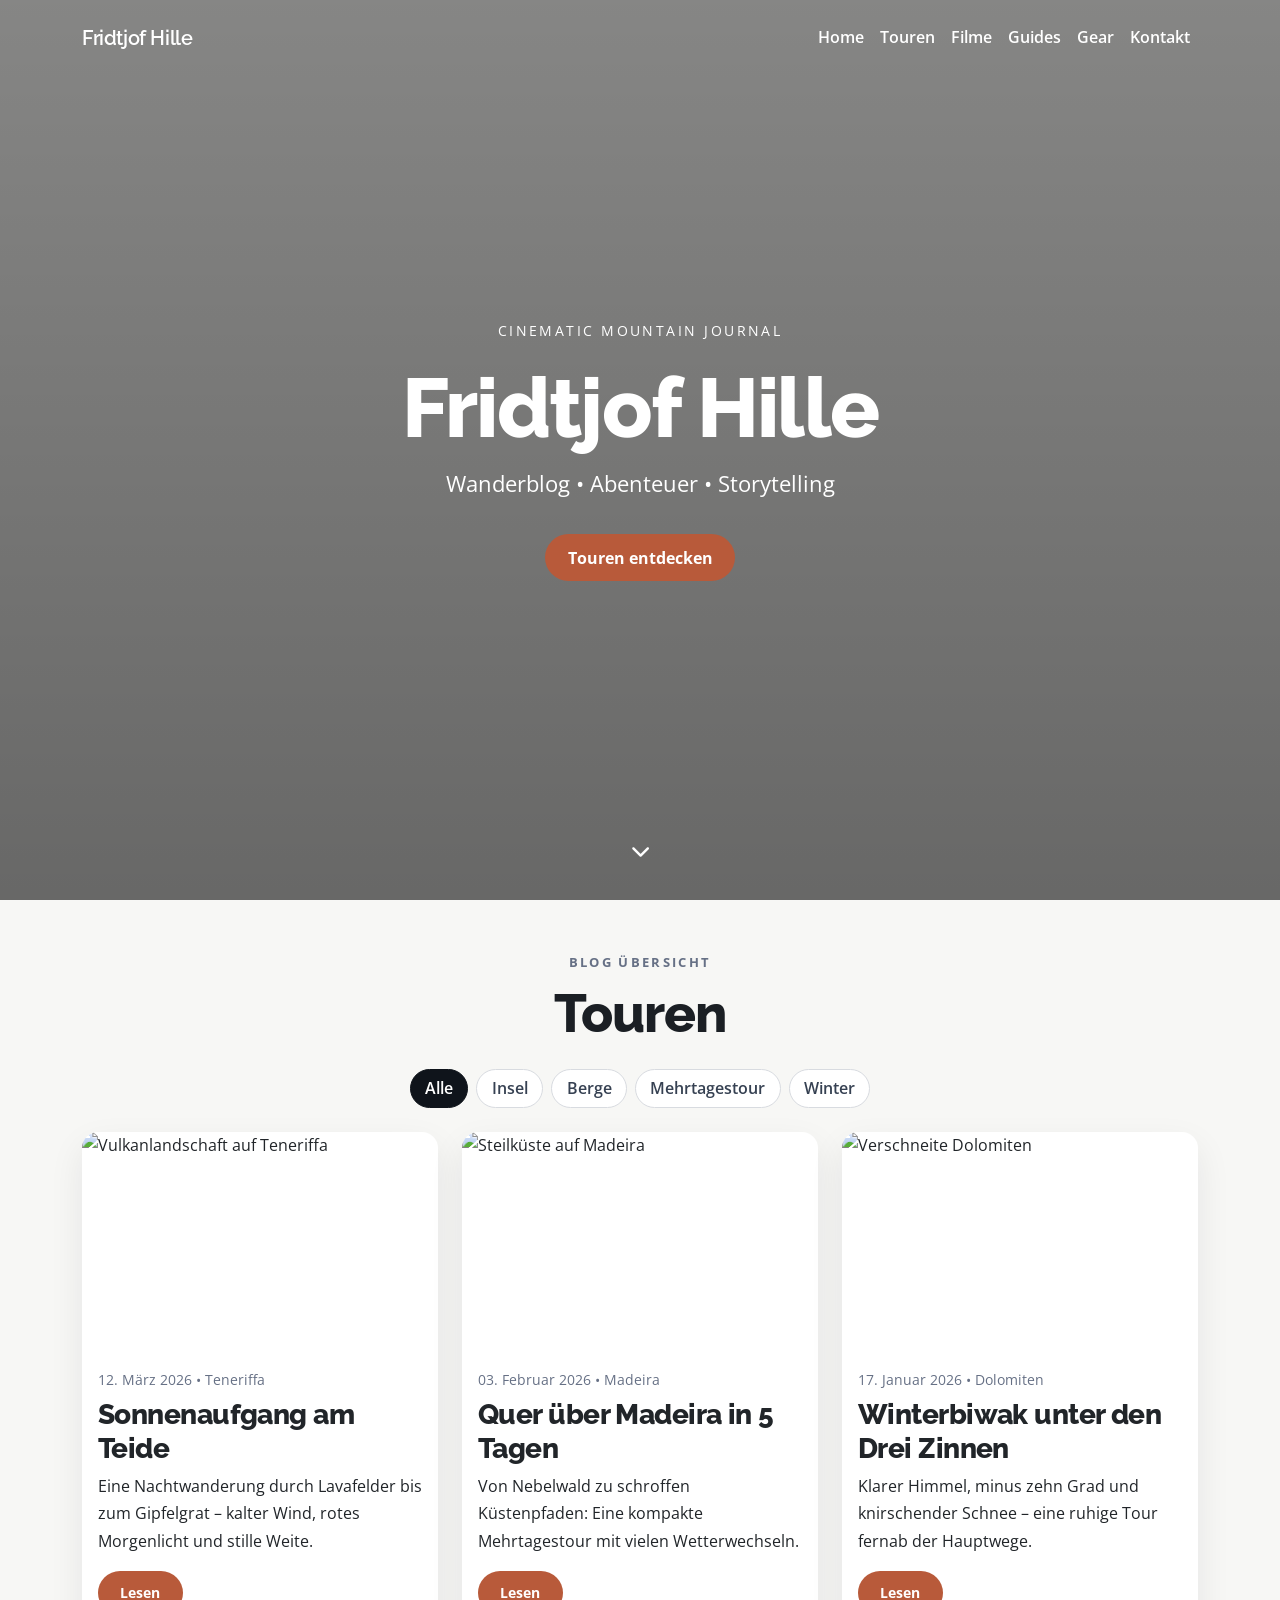
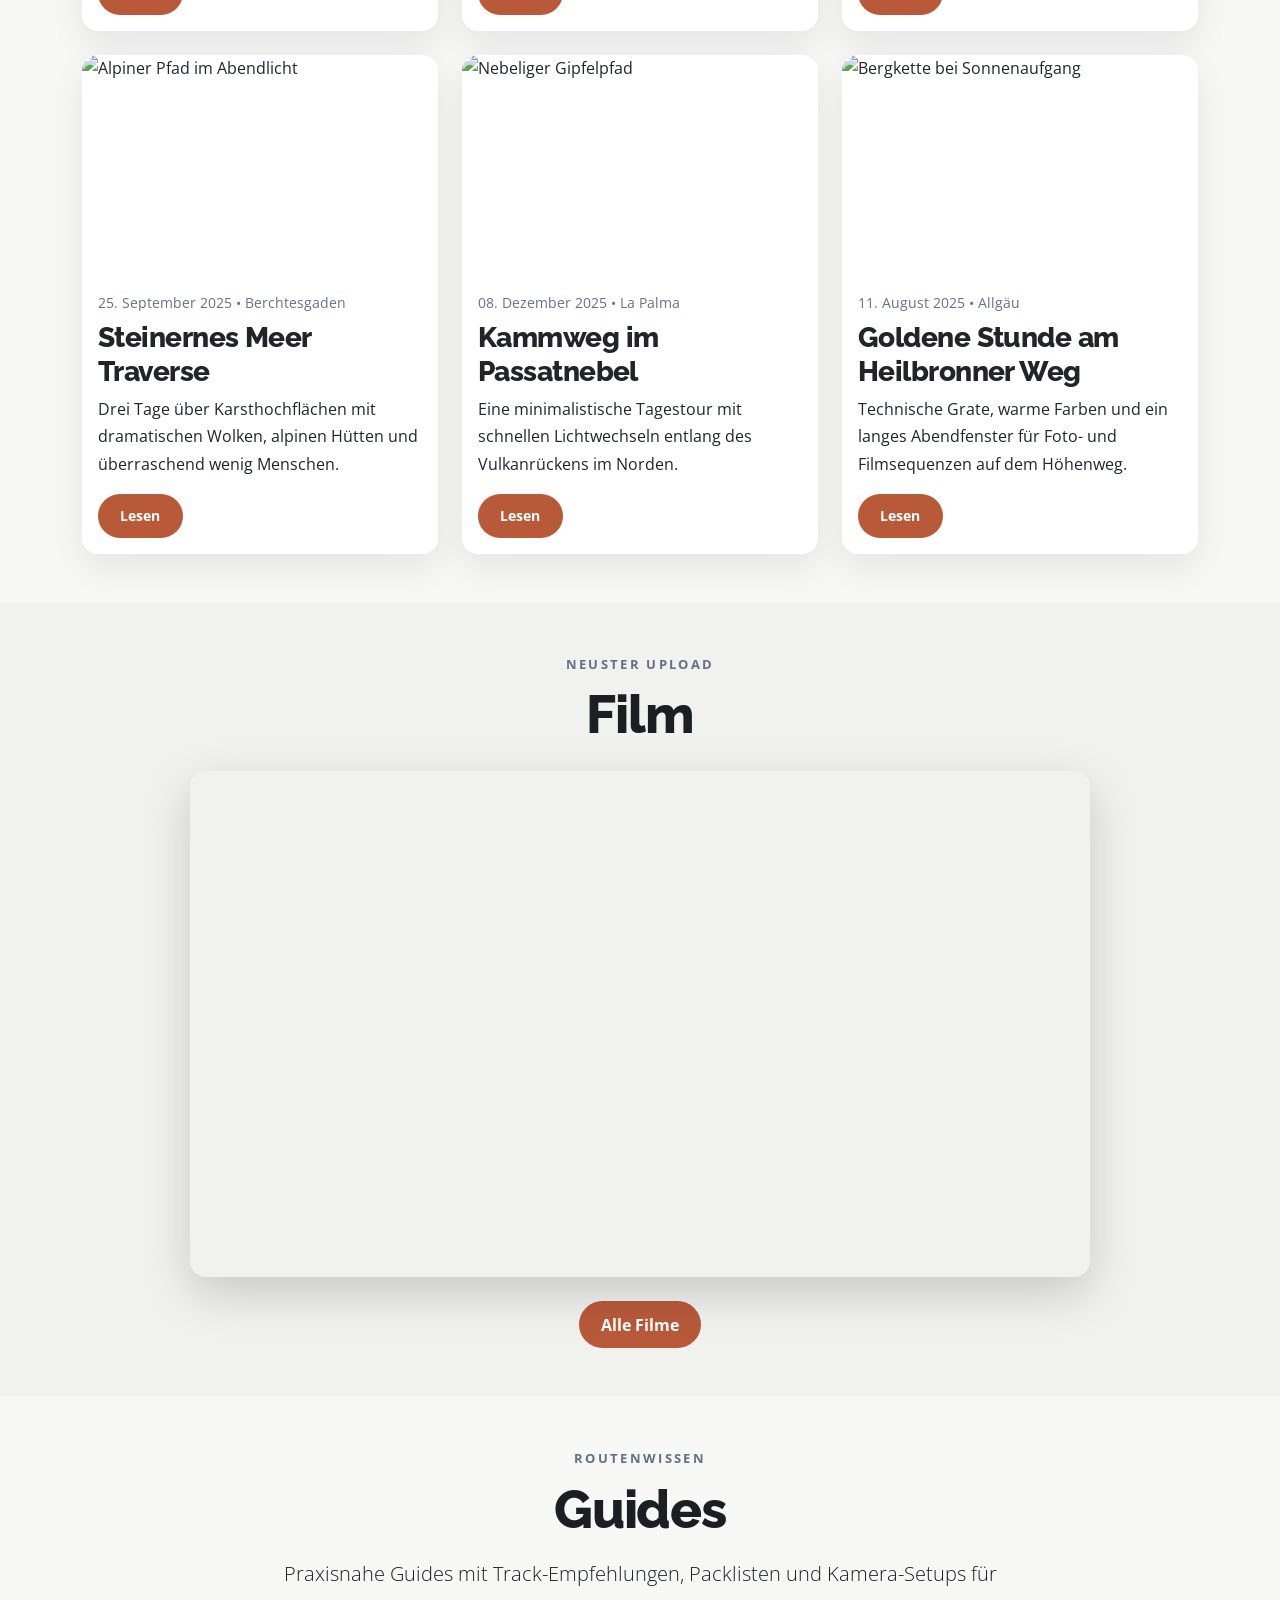
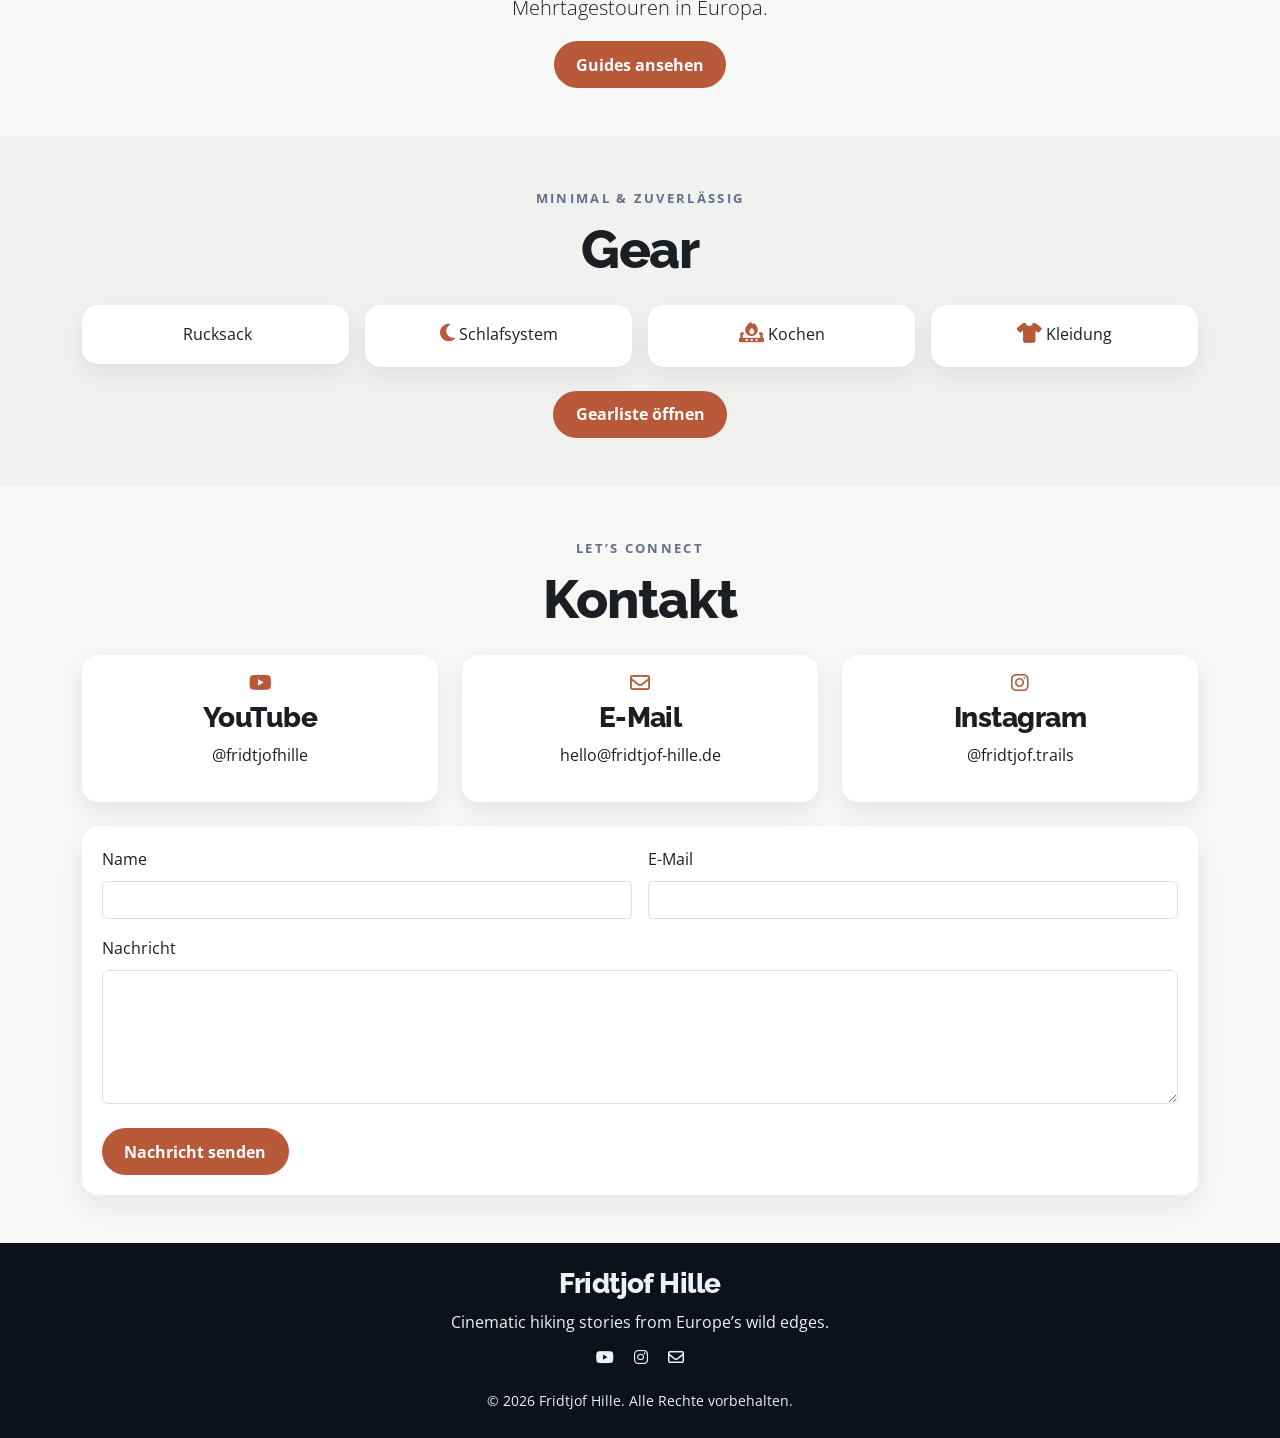
==== index.html @ 5c66b07a "Create responsive cinematic wanderblog landing page" ====
<!doctype html>
<html lang="de">
<head>
  <meta charset="UTF-8" />
  <meta name="viewport" content="width=device-width, initial-scale=1" />
  <meta name="description" content="Cinematic Wanderblog mit Touren, Filmen, Guides und Gear." />
  <title>Fridtjof Hille – Wanderblog</title>

  <link rel="preconnect" href="https://fonts.googleapis.com" />
  <link rel="preconnect" href="https://fonts.gstatic.com" crossorigin />
  <link href="https://fonts.googleapis.com/css2?family=Open+Sans:wght@300;400;600;700&family=Raleway:wght@500;700;800;900&display=swap" rel="stylesheet" />
  <link href="https://cdn.jsdelivr.net/npm/bootstrap@5.3.3/dist/css/bootstrap.min.css" rel="stylesheet" integrity="sha384-QWTKZyjpPEjISv5WaRU9OFeRpok6YctnYmDr5pNlyT2bRjXh0JMhjY6hW+ALEwIH" crossorigin="anonymous" />
  <link rel="stylesheet" href="https://cdnjs.cloudflare.com/ajax/libs/font-awesome/6.5.2/css/all.min.css" integrity="sha512-SnH5WK+bZxgPHs44uWix+LLJAJ9/2PkPKZ5QiAj6Ta86w+fsb2TkR4j8TBT2S4zQ4RjXQ6fQY8NfM9H+Y6QYkg==" crossorigin="anonymous" referrerpolicy="no-referrer" />
  <link rel="stylesheet" href="assets/css/style.css" />
</head>
<body>
  <header>
    <nav id="mainNav" class="navbar navbar-expand-lg fixed-top" aria-label="Hauptnavigation">
      <div class="container">
        <a class="navbar-brand" href="#hero" aria-label="Zur Startsektion">Fridtjof Hille</a>
        <button class="navbar-toggler" type="button" data-bs-toggle="collapse" data-bs-target="#navbarContent" aria-controls="navbarContent" aria-expanded="false" aria-label="Navigation öffnen">
          <span class="navbar-toggler-icon"></span>
        </button>
        <div class="collapse navbar-collapse" id="navbarContent">
          <ul class="navbar-nav ms-auto mb-2 mb-lg-0">
            <li class="nav-item"><a class="nav-link" href="#hero">Home</a></li>
            <li class="nav-item"><a class="nav-link" href="#touren">Touren</a></li>
            <li class="nav-item"><a class="nav-link" href="#film">Filme</a></li>
            <li class="nav-item"><a class="nav-link" href="#guides">Guides</a></li>
            <li class="nav-item"><a class="nav-link" href="#gear">Gear</a></li>
            <li class="nav-item"><a class="nav-link" href="#kontakt">Kontakt</a></li>
          </ul>
        </div>
      </div>
    </nav>
  </header>

  <section id="hero" class="hero-section" aria-label="Hero Bereich">
    <video class="hero-video" autoplay muted loop playsinline disablepictureinpicture aria-label="Hintergrundvideo mit Berglandschaft" poster="https://images.unsplash.com/photo-1464822759023-fed622ff2c3b?auto=format&fit=crop&w=1920&q=80">
      <source src="https://cdn.coverr.co/videos/coverr-hiker-walking-on-a-mountain-1579/1080p.mp4" type="video/mp4" />
    </video>
    <div class="hero-overlay"></div>
    <div class="container hero-content text-center">
      <p class="hero-kicker">Cinematic Mountain Journal</p>
      <h1>Fridtjof Hille</h1>
      <p class="hero-subline">Wanderblog • Abenteuer • Storytelling</p>
      <a href="#touren" class="btn btn-accent" aria-label="Zu den Touren springen">Touren entdecken</a>
    </div>
    <a href="#touren" class="scroll-down" aria-label="Nach unten scrollen">
      <i class="fa-solid fa-chevron-down"></i>
    </a>
  </section>

  <main>
    <section id="touren" class="py-5 reveal">
      <div class="container">
        <div class="section-title text-center mb-4">
          <span>Blog Übersicht</span>
          <h2>Touren</h2>
        </div>

        <div class="tag-filters d-flex flex-wrap gap-2 justify-content-center mb-4" role="group" aria-label="Touren nach Tags filtern">
          <button class="btn chip active" data-filter="all" aria-pressed="true">Alle</button>
          <button class="btn chip" data-filter="insel" aria-pressed="false">Insel</button>
          <button class="btn chip" data-filter="berge" aria-pressed="false">Berge</button>
          <button class="btn chip" data-filter="mehrtagestour" aria-pressed="false">Mehrtagestour</button>
          <button class="btn chip" data-filter="winter" aria-pressed="false">Winter</button>
        </div>

        <div class="row g-4" id="tourGrid">
          <div class="col-md-6 col-lg-4 tour-item reveal" data-tags="insel berge mehrtagestour">
            <article class="card tour-card h-100">
              <img src="https://images.unsplash.com/photo-1504280390368-3971cc8fe5b9?auto=format&fit=crop&w=1200&q=80" class="card-img-top" alt="Vulkanlandschaft auf Teneriffa" loading="lazy" />
              <div class="card-body">
                <p class="meta">12. März 2026 • Teneriffa</p>
                <h3 class="card-title">Sonnenaufgang am Teide</h3>
                <p class="card-text">Eine Nachtwanderung durch Lavafelder bis zum Gipfelgrat – kalter Wind, rotes Morgenlicht und stille Weite.</p>
                <a class="btn btn-accent btn-sm" href="post.html">Lesen</a>
              </div>
            </article>
          </div>

          <div class="col-md-6 col-lg-4 tour-item reveal" data-tags="insel mehrtagestour berge">
            <article class="card tour-card h-100">
              <img src="https://images.unsplash.com/photo-1511497584788-876760111969?auto=format&fit=crop&w=1200&q=80" class="card-img-top" alt="Steilküste auf Madeira" loading="lazy" />
              <div class="card-body">
                <p class="meta">03. Februar 2026 • Madeira</p>
                <h3 class="card-title">Quer über Madeira in 5 Tagen</h3>
                <p class="card-text">Von Nebelwald zu schroffen Küstenpfaden: Eine kompakte Mehrtagestour mit vielen Wetterwechseln.</p>
                <a class="btn btn-accent btn-sm" href="post.html">Lesen</a>
              </div>
            </article>
          </div>

          <div class="col-md-6 col-lg-4 tour-item reveal" data-tags="berge mehrtagestour winter">
            <article class="card tour-card h-100">
              <img src="https://images.unsplash.com/photo-1464822759844-d150baec0134?auto=format&fit=crop&w=1200&q=80" class="card-img-top" alt="Verschneite Dolomiten" loading="lazy" />
              <div class="card-body">
                <p class="meta">17. Januar 2026 • Dolomiten</p>
                <h3 class="card-title">Winterbiwak unter den Drei Zinnen</h3>
                <p class="card-text">Klarer Himmel, minus zehn Grad und knirschender Schnee – eine ruhige Tour fernab der Hauptwege.</p>
                <a class="btn btn-accent btn-sm" href="post.html">Lesen</a>
              </div>
            </article>
          </div>

          <div class="col-md-6 col-lg-4 tour-item reveal" data-tags="berge mehrtagestour">
            <article class="card tour-card h-100">
              <img src="https://images.unsplash.com/photo-1472396961693-142e6e269027?auto=format&fit=crop&w=1200&q=80" class="card-img-top" alt="Alpiner Pfad im Abendlicht" loading="lazy" />
              <div class="card-body">
                <p class="meta">25. September 2025 • Berchtesgaden</p>
                <h3 class="card-title">Steinernes Meer Traverse</h3>
                <p class="card-text">Drei Tage über Karsthochflächen mit dramatischen Wolken, alpinen Hütten und überraschend wenig Menschen.</p>
                <a class="btn btn-accent btn-sm" href="post.html">Lesen</a>
              </div>
            </article>
          </div>

          <div class="col-md-6 col-lg-4 tour-item reveal" data-tags="insel winter">
            <article class="card tour-card h-100">
              <img src="https://images.unsplash.com/photo-1454496522488-7a8e488e8606?auto=format&fit=crop&w=1200&q=80" class="card-img-top" alt="Nebeliger Gipfelpfad" loading="lazy" />
              <div class="card-body">
                <p class="meta">08. Dezember 2025 • La Palma</p>
                <h3 class="card-title">Kammweg im Passatnebel</h3>
                <p class="card-text">Eine minimalistische Tagestour mit schnellen Lichtwechseln entlang des Vulkanrückens im Norden.</p>
                <a class="btn btn-accent btn-sm" href="post.html">Lesen</a>
              </div>
            </article>
          </div>

          <div class="col-md-6 col-lg-4 tour-item reveal" data-tags="berge">
            <article class="card tour-card h-100">
              <img src="https://images.unsplash.com/photo-1464823063530-08f10ed1a2dd?auto=format&fit=crop&w=1200&q=80" class="card-img-top" alt="Bergkette bei Sonnenaufgang" loading="lazy" />
              <div class="card-body">
                <p class="meta">11. August 2025 • Allgäu</p>
                <h3 class="card-title">Goldene Stunde am Heilbronner Weg</h3>
                <p class="card-text">Technische Grate, warme Farben und ein langes Abendfenster für Foto- und Filmsequenzen auf dem Höhenweg.</p>
                <a class="btn btn-accent btn-sm" href="post.html">Lesen</a>
              </div>
            </article>
          </div>
        </div>
      </div>
    </section>

    <section id="film" class="section-muted py-5 reveal">
      <div class="container text-center">
        <div class="section-title mb-4">
          <span>Neuster Upload</span>
          <h2>Film</h2>
        </div>
        <div class="ratio ratio-16x9 film-frame mx-auto shadow-lg">
          <iframe src="https://www.youtube.com/embed/AOVygF99Klk" title="Wanderfilm aus den Bergen" allow="accelerometer; autoplay; clipboard-write; encrypted-media; gyroscope; picture-in-picture; web-share" referrerpolicy="strict-origin-when-cross-origin" allowfullscreen></iframe>
        </div>
        <a href="#" class="btn btn-accent mt-4">Alle Filme</a>
      </div>
    </section>

    <section id="guides" class="py-5 reveal">
      <div class="container text-center">
        <div class="section-title mb-3">
          <span>Routenwissen</span>
          <h2>Guides</h2>
        </div>
        <p class="lead mx-auto guide-copy">Praxisnahe Guides mit Track-Empfehlungen, Packlisten und Kamera-Setups für Mehrtagestouren in Europa.</p>
        <a href="https://example.com" class="btn btn-accent" target="_blank" rel="noopener">Guides ansehen</a>
      </div>
    </section>

    <section id="gear" class="section-muted py-5 reveal">
      <div class="container">
        <div class="section-title text-center mb-4">
          <span>Minimal & zuverlässig</span>
          <h2>Gear</h2>
        </div>
        <div class="row g-3 justify-content-center">
          <div class="col-sm-6 col-lg-3"><div class="gear-item"><i class="fa-solid fa-backpack"></i> Rucksack</div></div>
          <div class="col-sm-6 col-lg-3"><div class="gear-item"><i class="fa-solid fa-moon"></i> Schlafsystem</div></div>
          <div class="col-sm-6 col-lg-3"><div class="gear-item"><i class="fa-solid fa-fire-burner"></i> Kochen</div></div>
          <div class="col-sm-6 col-lg-3"><div class="gear-item"><i class="fa-solid fa-shirt"></i> Kleidung</div></div>
        </div>
        <div class="text-center mt-4">
          <a href="#" class="btn btn-accent">Gearliste öffnen</a>
        </div>
      </div>
    </section>

    <section id="kontakt" class="py-5 reveal">
      <div class="container">
        <div class="section-title text-center mb-4">
          <span>Let’s connect</span>
          <h2>Kontakt</h2>
        </div>
        <div class="row g-4 mb-4">
          <div class="col-md-4"><div class="info-box"><i class="fa-brands fa-youtube"></i><h3>YouTube</h3><p>@fridtjofhille</p></div></div>
          <div class="col-md-4"><div class="info-box"><i class="fa-regular fa-envelope"></i><h3>E-Mail</h3><p>hello@fridtjof-hille.de</p></div></div>
          <div class="col-md-4"><div class="info-box"><i class="fa-brands fa-instagram"></i><h3>Instagram</h3><p>@fridtjof.trails</p></div></div>
        </div>

        <form id="contactForm" class="contact-form" novalidate>
          <div class="row g-3">
            <div class="col-md-6">
              <label for="name" class="form-label">Name</label>
              <input type="text" class="form-control" id="name" name="name" required aria-label="Name" />
              <div class="invalid-feedback">Bitte gib deinen Namen an.</div>
            </div>
            <div class="col-md-6">
              <label for="email" class="form-label">E-Mail</label>
              <input type="email" class="form-control" id="email" name="email" required aria-label="E-Mail" />
              <div class="invalid-feedback">Bitte gib eine gültige E-Mail ein.</div>
            </div>
            <div class="col-12">
              <label for="message" class="form-label">Nachricht</label>
              <textarea class="form-control" id="message" name="message" rows="5" required aria-label="Nachricht"></textarea>
              <div class="invalid-feedback">Bitte gib eine Nachricht ein.</div>
            </div>
          </div>
          <div class="d-flex align-items-center gap-3 mt-4">
            <button type="submit" class="btn btn-accent">Nachricht senden</button>
            <p id="formStatus" class="form-status mb-0" aria-live="polite"></p>
          </div>
        </form>
      </div>
    </section>
  </main>

  <footer class="py-4">
    <div class="container text-center">
      <h3>Fridtjof Hille</h3>
      <p class="mb-2">Cinematic hiking stories from Europe’s wild edges.</p>
      <div class="social-links mb-3">
        <a href="#" aria-label="YouTube"><i class="fa-brands fa-youtube"></i></a>
        <a href="#" aria-label="Instagram"><i class="fa-brands fa-instagram"></i></a>
        <a href="#" aria-label="Mail"><i class="fa-regular fa-envelope"></i></a>
      </div>
      <small>© 2026 Fridtjof Hille. Alle Rechte vorbehalten.</small>
    </div>
  </footer>

  <script src="https://cdn.jsdelivr.net/npm/bootstrap@5.3.3/dist/js/bootstrap.bundle.min.js" integrity="sha384-YvpcrYf0tY3lHB60NNkmXc5s9fDVZLESaAA55NDzOxhy9GkcIdslK1eN7N6jIeHz" crossorigin="anonymous"></script>
  <script src="assets/js/main.js"></script>
</body>
</html>
---- assets/css/style.css ----
:root {
  --bg: #f7f7f5;
  --text: #1b1f24;
  --muted: #667085;
  --accent: #b85a3a;
  --accent-hover: #96452b;
  --surface: #ffffff;
  --dark: #0f141b;
  --radius: 1rem;
}

html {
  scroll-behavior: smooth;
}

body {
  font-family: 'Open Sans', sans-serif;
  color: var(--text);
  background: var(--bg);
  line-height: 1.7;
}

h1, h2, h3, h4, .navbar-brand {
  font-family: 'Raleway', sans-serif;
  font-weight: 800;
  letter-spacing: -0.02em;
}

.navbar {
  padding: 1rem 0;
  transition: background-color .3s ease, padding .3s ease;
}

.navbar.scrolled {
  background: rgba(10, 15, 21, .92);
  backdrop-filter: blur(5px);
  padding: .55rem 0;
}

.navbar-brand,
.nav-link {
  color: #fff;
  font-weight: 600;
}

.nav-link:hover,
.nav-link:focus,
.navbar-brand:hover {
  color: #ffd9c9;
}

.navbar-toggler {
  border-color: rgba(255,255,255,.4);
}

.navbar-toggler-icon {
  filter: invert(1);
}

.hero-section {
  position: relative;
  min-height: 100vh;
  display: grid;
  place-items: center;
  overflow: hidden;
  color: #fff;
}

.hero-video {
  position: absolute;
  inset: 0;
  width: 100%;
  height: 100%;
  object-fit: cover;
}

.hero-overlay {
  position: absolute;
  inset: 0;
  background: linear-gradient(to bottom, rgba(0,0,0,.46), rgba(0,0,0,.58));
}

.hero-content {
  position: relative;
  z-index: 1;
}

.hero-kicker {
  text-transform: uppercase;
  letter-spacing: .18em;
  font-size: .85rem;
  margin-bottom: 1rem;
}

.hero-content h1 {
  font-size: clamp(2.2rem, 7vw, 5.2rem);
  margin-bottom: .5rem;
}

.hero-subline {
  font-size: clamp(1rem, 2.4vw, 1.35rem);
  margin-bottom: 2rem;
}

.scroll-down {
  position: absolute;
  left: 50%;
  bottom: 2rem;
  transform: translateX(-50%);
  color: #fff;
  font-size: 1.2rem;
  z-index: 1;
  animation: bounce 1.6s infinite;
}

@keyframes bounce {
  0%, 100% { transform: translate(-50%, 0); }
  50% { transform: translate(-50%, -8px); }
}

.section-title span {
  text-transform: uppercase;
  letter-spacing: .18em;
  color: var(--muted);
  font-size: .8rem;
  font-weight: 700;
}

.section-title h2 {
  font-size: clamp(2rem, 5vw, 3.3rem);
  margin-top: .4rem;
}

.btn-accent {
  background: var(--accent);
  color: #fff;
  border-radius: 999px;
  padding: .72rem 1.4rem;
  border: none;
  font-weight: 700;
}

.btn-accent:hover,
.btn-accent:focus {
  color: #fff;
  background: var(--accent-hover);
  transform: translateY(-1px);
}

.chip {
  border: 1px solid #d8dbe0;
  border-radius: 999px;
  background: #fff;
  font-weight: 600;
  color: #364152;
  padding: .4rem .9rem;
}

.chip.active {
  background: var(--dark);
  color: #fff;
  border-color: var(--dark);
}

.tour-card {
  border: 0;
  border-radius: var(--radius);
  overflow: hidden;
  box-shadow: 0 14px 35px rgba(17, 24, 39, 0.08);
}

.tour-card .card-img-top {
  height: 220px;
  object-fit: cover;
}

.tour-card .meta {
  color: var(--muted);
  font-size: .85rem;
  margin-bottom: .45rem;
}

.section-muted {
  background: #f1f2ef;
}

.film-frame {
  max-width: 900px;
  border-radius: var(--radius);
  overflow: hidden;
}

.guide-copy {
  max-width: 720px;
}

.gear-item,
.info-box {
  background: var(--surface);
  border-radius: var(--radius);
  padding: 1rem;
  text-align: center;
  box-shadow: 0 10px 24px rgba(17, 24, 39, 0.08);
}

.gear-item i,
.info-box i {
  font-size: 1.25rem;
  margin-bottom: .5rem;
  color: var(--accent);
}

.contact-form {
  background: #fff;
  border-radius: var(--radius);
  padding: 1.25rem;
  box-shadow: 0 12px 28px rgba(17, 24, 39, 0.07);
}

.form-status {
  font-size: .95rem;
  color: #146c43;
}

footer {
  background: #0d1218;
  color: #edf1f5;
}

footer .social-links a {
  color: #edf1f5;
  margin: 0 .5rem;
}

footer .social-links a:hover {
  color: #ffceb8;
}

.reveal {
  opacity: 0;
  transform: translateY(18px);
  transition: opacity .6s ease, transform .6s ease;
}

.reveal.visible {
  opacity: 1;
  transform: none;
}

.post-hero {
  min-height: 60vh;
  color: #fff;
  display: flex;
  align-items: flex-end;
  background-position: center;
  background-size: cover;
  padding: 3rem 0;
}

.post-hero h1 {
  font-size: clamp(2rem, 6vw, 4.2rem);
}

.post-meta {
  text-transform: uppercase;
  letter-spacing: .12em;
  font-size: .78rem;
}

.article-wrap {
  max-width: 900px;
}

.toc {
  background: #fff;
  border-radius: .9rem;
  padding: 1rem;
}

.toc h2 {
  font-size: 1.1rem;
}

.toc ul {
  margin: 0;
  padding-left: 1rem;
}

.post-content h2 {
  margin-top: 1.6rem;
  font-size: 1.8rem;
}

@media (max-width: 991px) {
  .navbar-collapse {
    background: rgba(10, 15, 21, .95);
    border-radius: .75rem;
    padding: .9rem;
    margin-top: .5rem;
  }
}
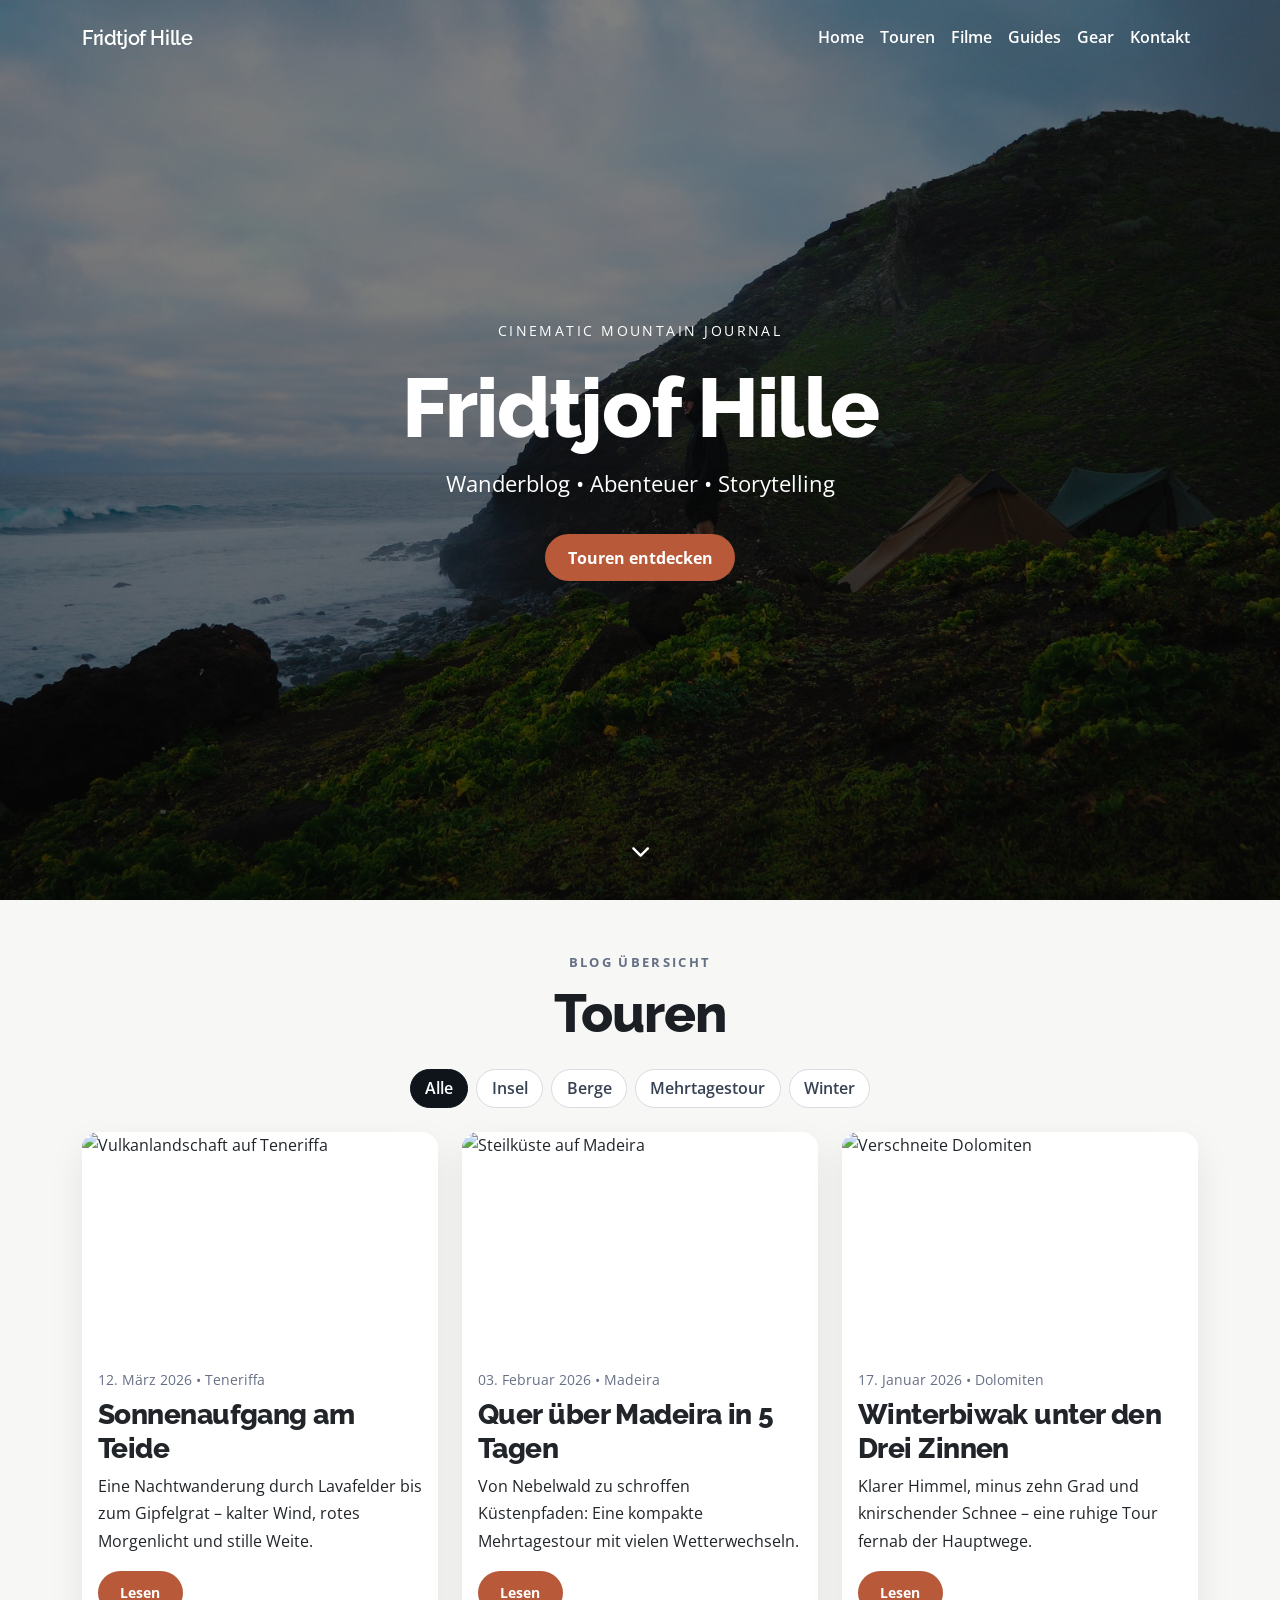
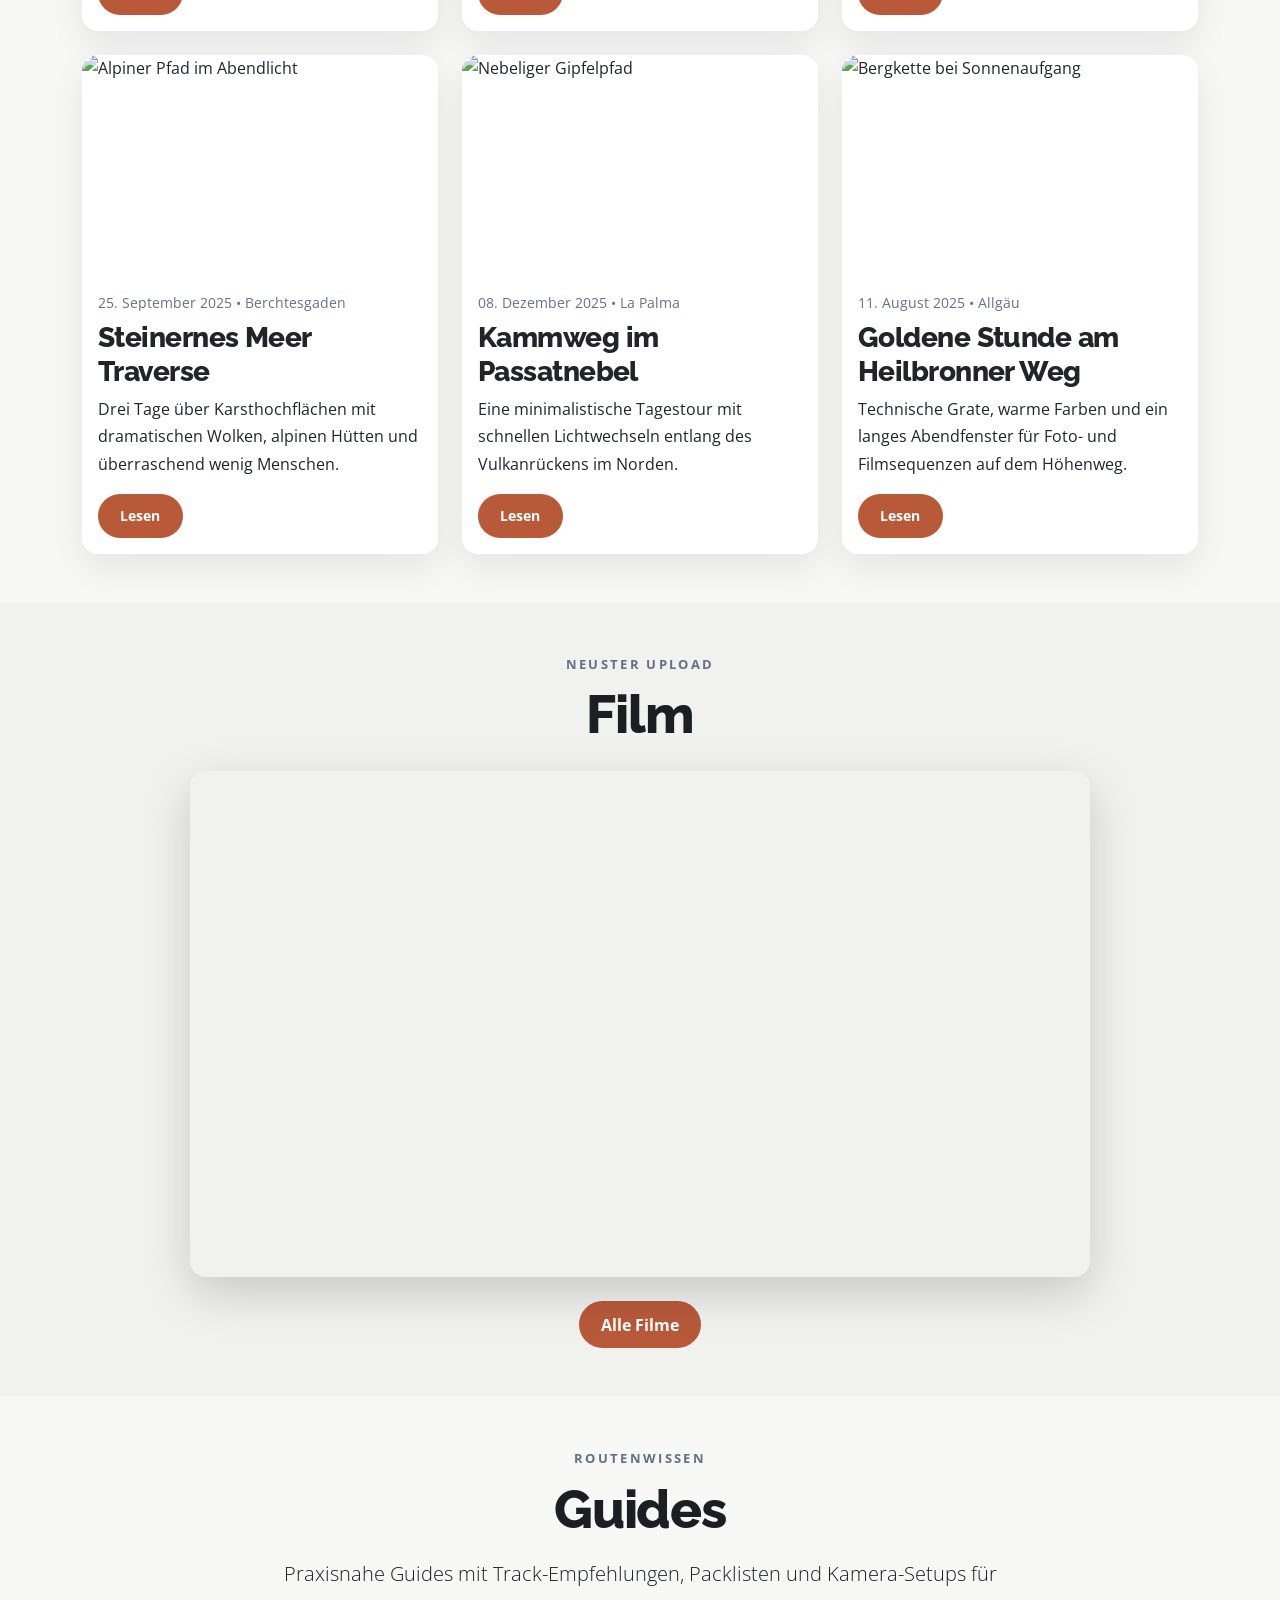
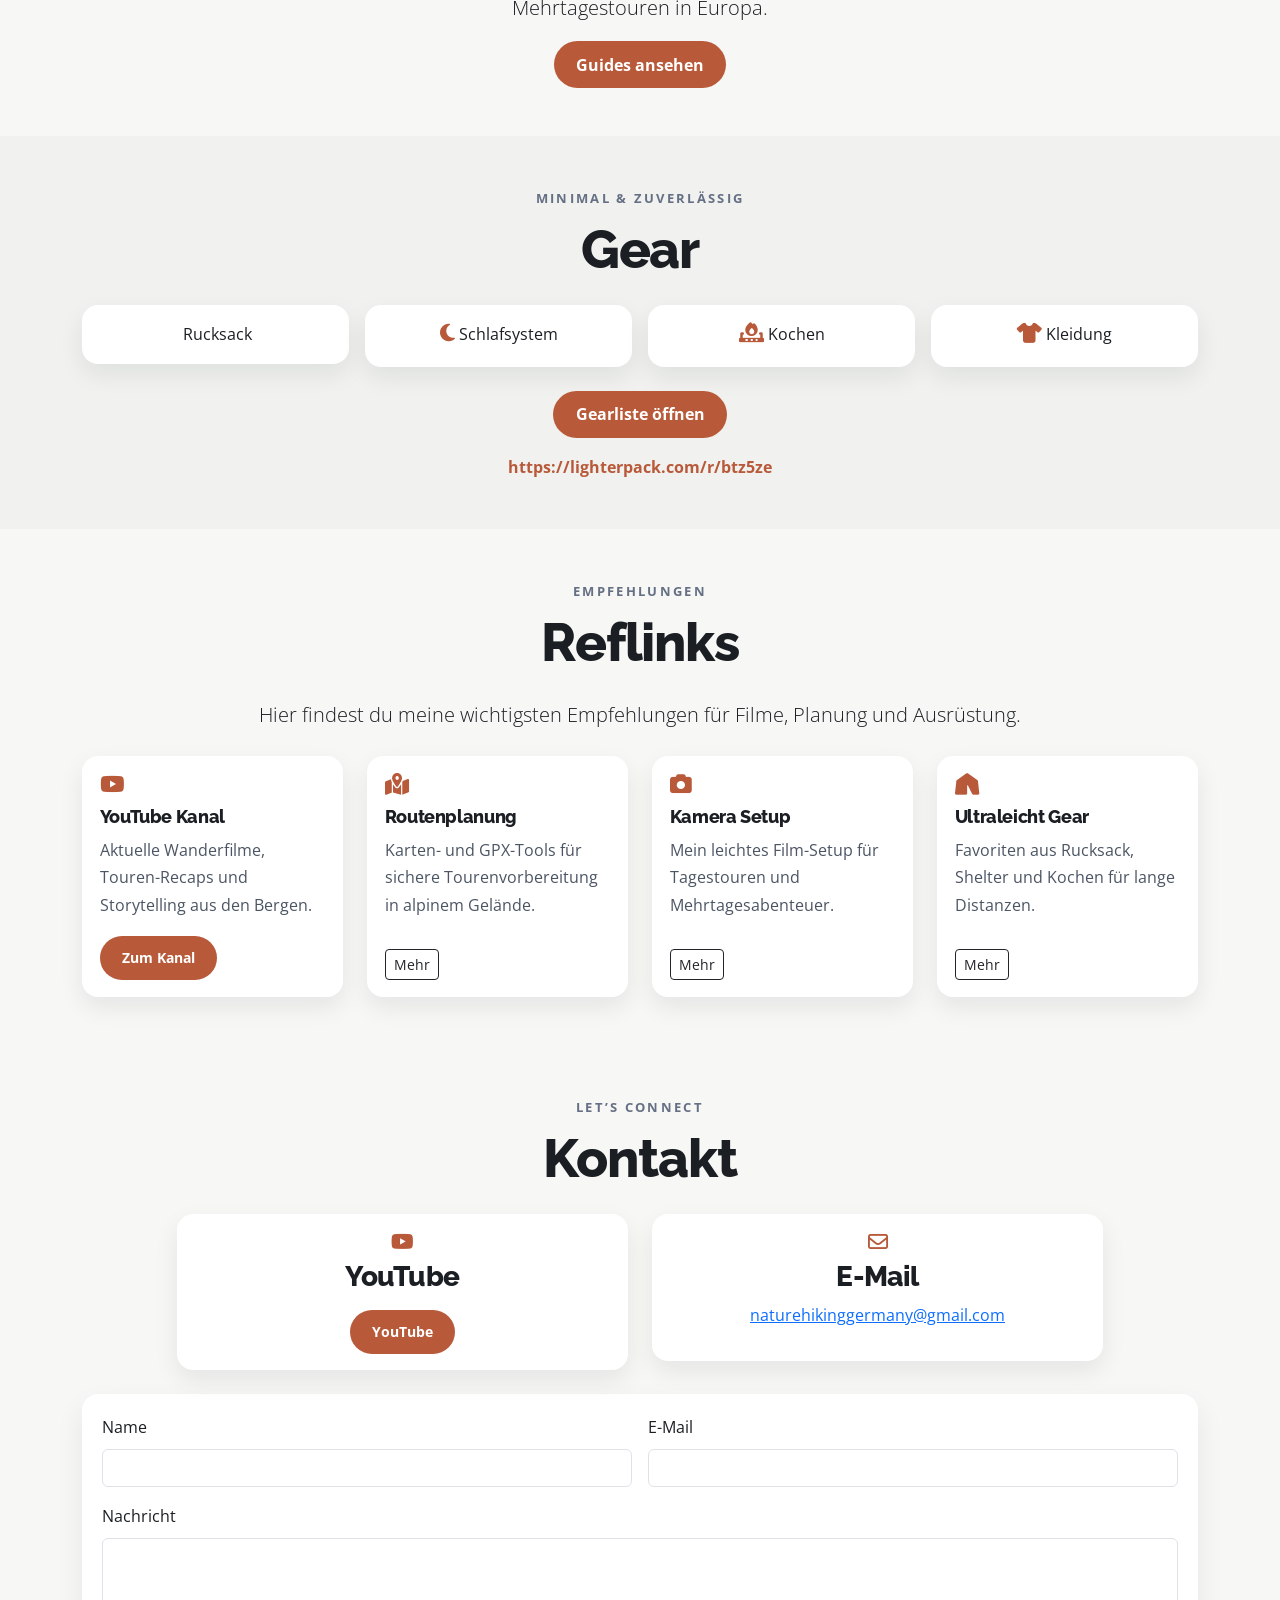
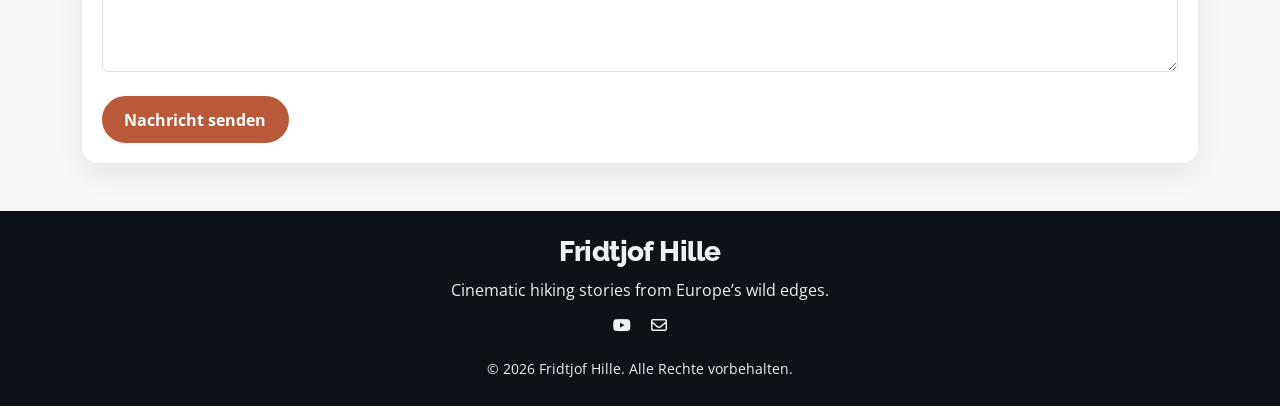
==== commit 57840ab2: "HG-Bild/Reflinks Hintergrundbild Überschrift Lighterpack REF Instagram raus Youtube Button Interakti" ====
--- a/index.html
+++ b/index.html
@@ -36,9 +36,7 @@
   </header>
 
   <section id="hero" class="hero-section" aria-label="Hero Bereich">
-    <video class="hero-video" autoplay muted loop playsinline disablepictureinpicture aria-label="Hintergrundvideo mit Berglandschaft" poster="https://images.unsplash.com/photo-1464822759023-fed622ff2c3b?auto=format&fit=crop&w=1920&q=80">
-      <source src="https://cdn.coverr.co/videos/coverr-hiker-walking-on-a-mountain-1579/1080p.mp4" type="video/mp4" />
-    </video>
+    <div class="hero-image" role="img" aria-label="Küsten-Camp in rauer Berglandschaft"></div>
     <div class="hero-overlay"></div>
     <div class="container hero-content text-center">
       <p class="hero-kicker">Cinematic Mountain Journal</p>
@@ -150,9 +148,9 @@
           <h2>Film</h2>
         </div>
         <div class="ratio ratio-16x9 film-frame mx-auto shadow-lg">
-          <iframe src="https://www.youtube.com/embed/AOVygF99Klk" title="Wanderfilm aus den Bergen" allow="accelerometer; autoplay; clipboard-write; encrypted-media; gyroscope; picture-in-picture; web-share" referrerpolicy="strict-origin-when-cross-origin" allowfullscreen></iframe>
-        </div>
-        <a href="#" class="btn btn-accent mt-4">Alle Filme</a>
+          <iframe src="https://www.youtube.com/embed/Fp0ywPpCUm0" title="Wanderfilm aus den Bergen" allow="accelerometer; autoplay; clipboard-write; encrypted-media; gyroscope; picture-in-picture; web-share" referrerpolicy="strict-origin-when-cross-origin" allowfullscreen></iframe>
+        </div>
+        <a href="https://www.youtube.com/@fridtjofff" class="btn btn-accent mt-4" target="_blank" rel="noopener">Alle Filme</a>
       </div>
     </section>
 
@@ -181,6 +179,53 @@
         </div>
         <div class="text-center mt-4">
           <a href="#" class="btn btn-accent">Gearliste öffnen</a>
+          <div class="mt-3">
+            <a href="https://lighterpack.com/r/btz5ze" target="_blank" rel="noopener" class="gear-sub-link" aria-label="Lighterpack Gearliste öffnen">https://lighterpack.com/r/btz5ze</a>
+          </div>
+        </div>
+      </div>
+    </section>
+
+    <section id="reflinks" class="py-5 reveal">
+      <div class="container">
+        <div class="section-title text-center mb-4">
+          <span>Empfehlungen</span>
+          <h2>Reflinks</h2>
+        </div>
+        <p class="text-center lead mb-4">Hier findest du meine wichtigsten Empfehlungen für Filme, Planung und Ausrüstung.</p>
+        <div class="row g-4">
+          <div class="col-md-6 col-lg-3">
+            <article class="ref-card h-100">
+              <i class="fa-brands fa-youtube"></i>
+              <h3>YouTube Kanal</h3>
+              <p>Aktuelle Wanderfilme, Touren-Recaps und Storytelling aus den Bergen.</p>
+              <a class="btn btn-accent btn-sm" href="https://www.youtube.com/@fridtjofff" target="_blank" rel="noopener">Zum Kanal</a>
+            </article>
+          </div>
+          <div class="col-md-6 col-lg-3">
+            <article class="ref-card h-100">
+              <i class="fa-solid fa-map-location-dot"></i>
+              <h3>Routenplanung</h3>
+              <p>Karten- und GPX-Tools für sichere Tourenvorbereitung in alpinem Gelände.</p>
+              <a class="btn btn-outline-dark btn-sm" href="https://example.com" target="_blank" rel="noopener">Mehr</a>
+            </article>
+          </div>
+          <div class="col-md-6 col-lg-3">
+            <article class="ref-card h-100">
+              <i class="fa-solid fa-camera"></i>
+              <h3>Kamera Setup</h3>
+              <p>Mein leichtes Film-Setup für Tagestouren und Mehrtagesabenteuer.</p>
+              <a class="btn btn-outline-dark btn-sm" href="https://example.com" target="_blank" rel="noopener">Mehr</a>
+            </article>
+          </div>
+          <div class="col-md-6 col-lg-3">
+            <article class="ref-card h-100">
+              <i class="fa-solid fa-tent"></i>
+              <h3>Ultraleicht Gear</h3>
+              <p>Favoriten aus Rucksack, Shelter und Kochen für lange Distanzen.</p>
+              <a class="btn btn-outline-dark btn-sm" href="https://example.com" target="_blank" rel="noopener">Mehr</a>
+            </article>
+          </div>
         </div>
       </div>
     </section>
@@ -191,10 +236,9 @@
           <span>Let’s connect</span>
           <h2>Kontakt</h2>
         </div>
-        <div class="row g-4 mb-4">
-          <div class="col-md-4"><div class="info-box"><i class="fa-brands fa-youtube"></i><h3>YouTube</h3><p>@fridtjofhille</p></div></div>
-          <div class="col-md-4"><div class="info-box"><i class="fa-regular fa-envelope"></i><h3>E-Mail</h3><p>hello@fridtjof-hille.de</p></div></div>
-          <div class="col-md-4"><div class="info-box"><i class="fa-brands fa-instagram"></i><h3>Instagram</h3><p>@fridtjof.trails</p></div></div>
+        <div class="row g-4 mb-4 justify-content-center">
+          <div class="col-md-5"><div class="info-box"><i class="fa-brands fa-youtube"></i><h3>YouTube</h3><a class="btn btn-accent btn-sm mt-2" href="https://www.youtube.com/@fridtjofff" target="_blank" rel="noopener" aria-label="YouTube Kanal öffnen">YouTube</a></div></div>
+          <div class="col-md-5"><div class="info-box"><i class="fa-regular fa-envelope"></i><h3>E-Mail</h3><p><a href="mailto:naturehikinggermany@gmail.com">naturehikinggermany@gmail.com</a></p></div></div>
         </div>
 
         <form id="contactForm" class="contact-form" novalidate>
@@ -229,8 +273,7 @@
       <h3>Fridtjof Hille</h3>
       <p class="mb-2">Cinematic hiking stories from Europe’s wild edges.</p>
       <div class="social-links mb-3">
-        <a href="#" aria-label="YouTube"><i class="fa-brands fa-youtube"></i></a>
-        <a href="#" aria-label="Instagram"><i class="fa-brands fa-instagram"></i></a>
+        <a href="https://www.youtube.com/@fridtjofff" target="_blank" rel="noopener" aria-label="YouTube"><i class="fa-brands fa-youtube"></i></a>
         <a href="#" aria-label="Mail"><i class="fa-regular fa-envelope"></i></a>
       </div>
       <small>© 2026 Fridtjof Hille. Alle Rechte vorbehalten.</small>
@@ -240,4 +283,4 @@
   <script src="https://cdn.jsdelivr.net/npm/bootstrap@5.3.3/dist/js/bootstrap.bundle.min.js" integrity="sha384-YvpcrYf0tY3lHB60NNkmXc5s9fDVZLESaAA55NDzOxhy9GkcIdslK1eN7N6jIeHz" crossorigin="anonymous"></script>
   <script src="assets/js/main.js"></script>
 </body>
-</html>
+</html>
--- a/assets/css/style.css
+++ b/assets/css/style.css
@@ -66,12 +66,13 @@
   color: #fff;
 }
 
-.hero-video {
+.hero-image {
   position: absolute;
   inset: 0;
-  width: 100%;
-  height: 100%;
-  object-fit: cover;
+  background-image: url('../img/title.jpeg'), url('https://images.unsplash.com/photo-1464822759023-fed622ff2c3b?auto=format&fit=crop&w=1920&q=80');
+  background-size: cover;
+  background-position: center;
+  background-repeat: no-repeat;
 }
 
 .hero-overlay {
@@ -299,3 +300,48 @@
     margin-top: .5rem;
   }
 }
+
+
+.ref-card {
+  background: #fff;
+  border-radius: var(--radius);
+  padding: 1.1rem;
+  box-shadow: 0 10px 24px rgba(17, 24, 39, 0.08);
+  display: flex;
+  flex-direction: column;
+  gap: .65rem;
+}
+
+.ref-card i {
+  color: var(--accent);
+  font-size: 1.35rem;
+}
+
+.ref-card h3 {
+  font-size: 1.1rem;
+  margin: 0;
+}
+
+.ref-card p {
+  color: #4b5563;
+  margin-bottom: .4rem;
+}
+
+.ref-card .btn {
+  margin-top: auto;
+  align-self: flex-start;
+}
+
+
+.gear-sub-link {
+  font-weight: 700;
+  color: var(--accent);
+  text-decoration: none;
+  word-break: break-all;
+}
+
+.gear-sub-link:hover,
+.gear-sub-link:focus {
+  color: var(--accent-hover);
+  text-decoration: underline;
+}
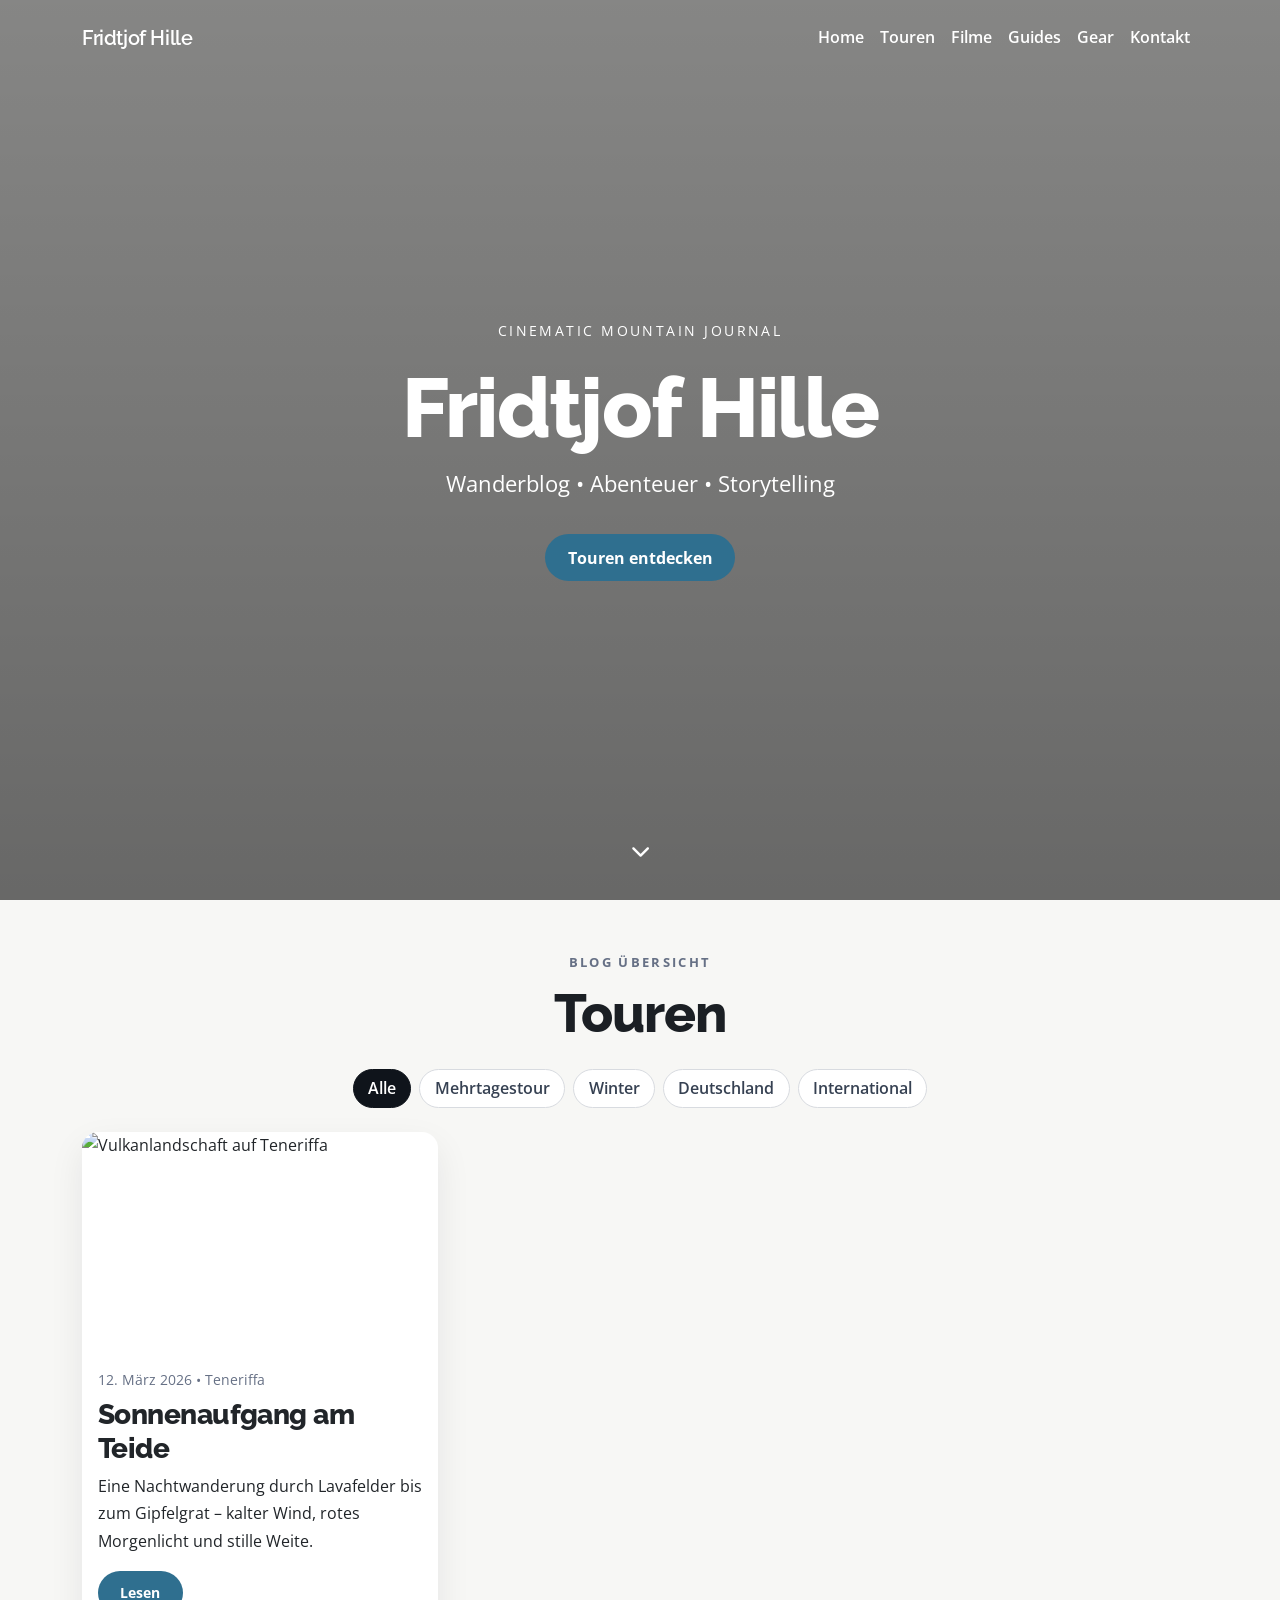
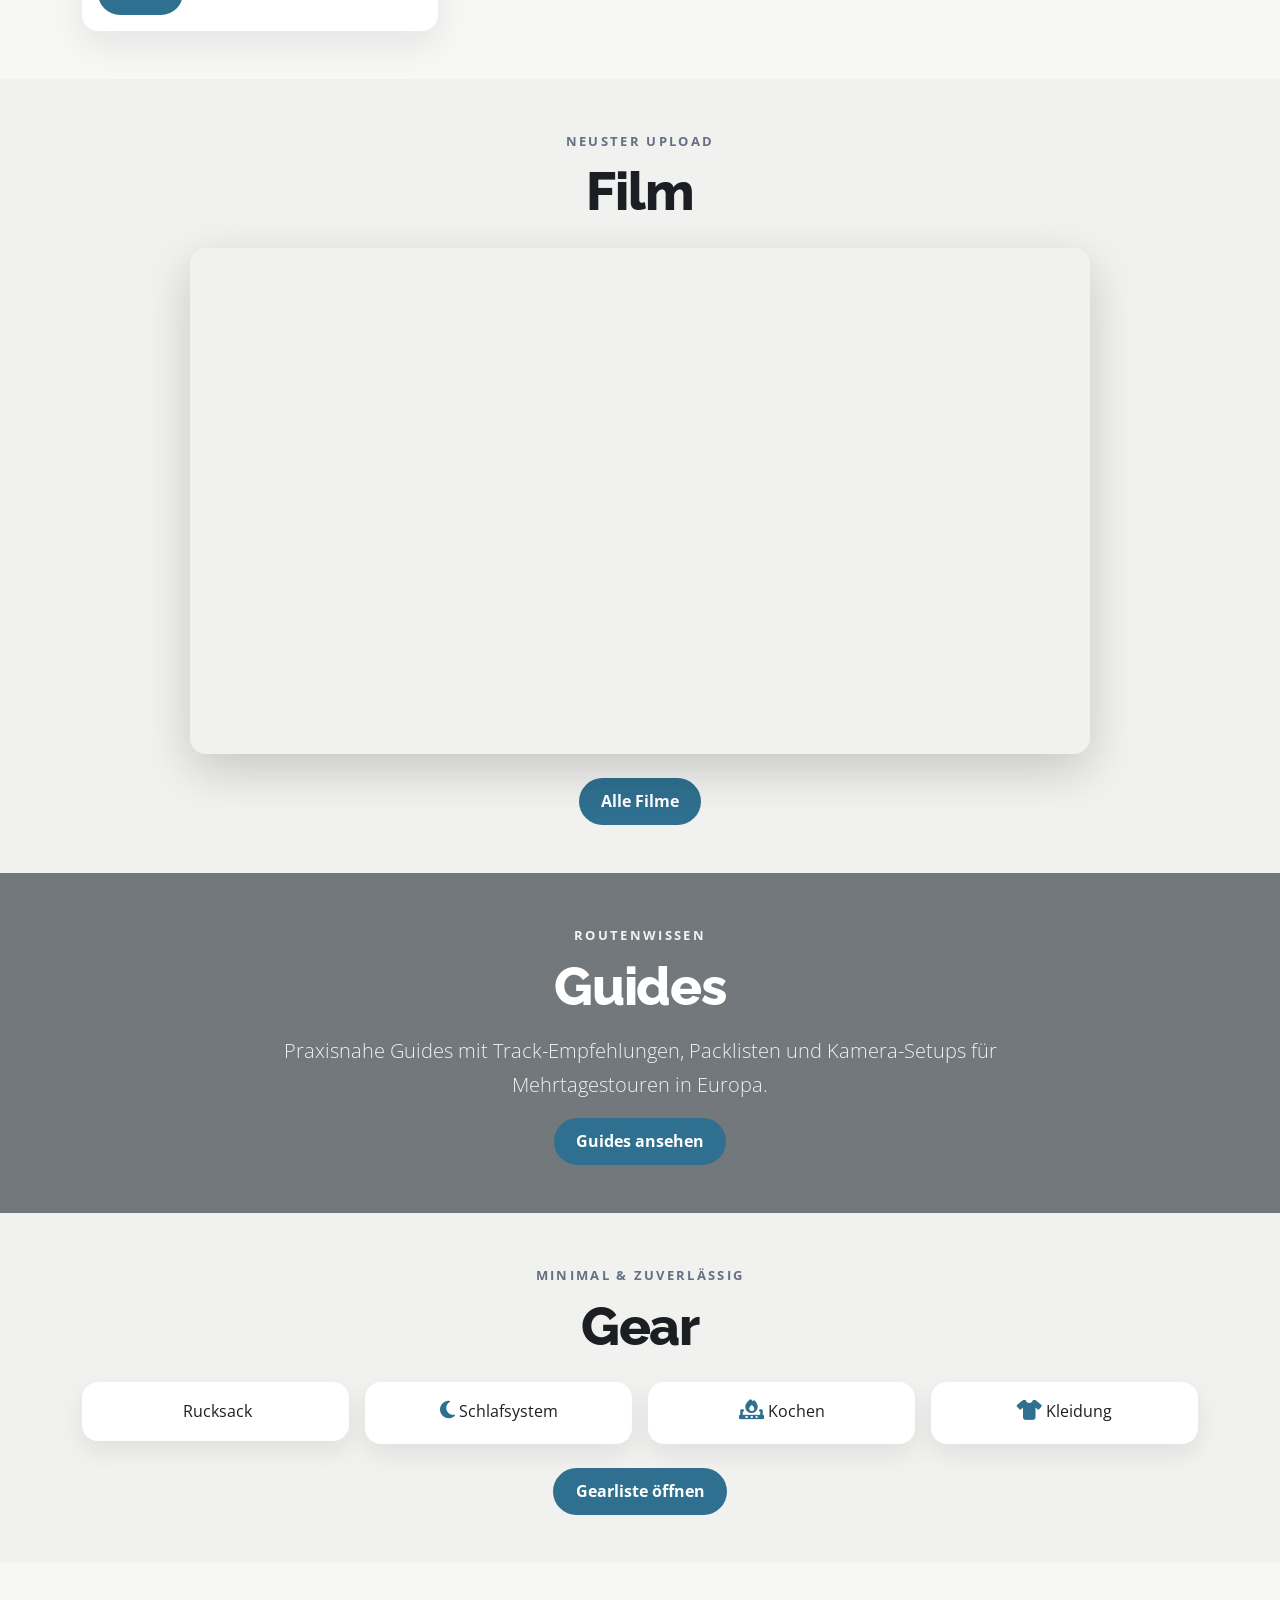
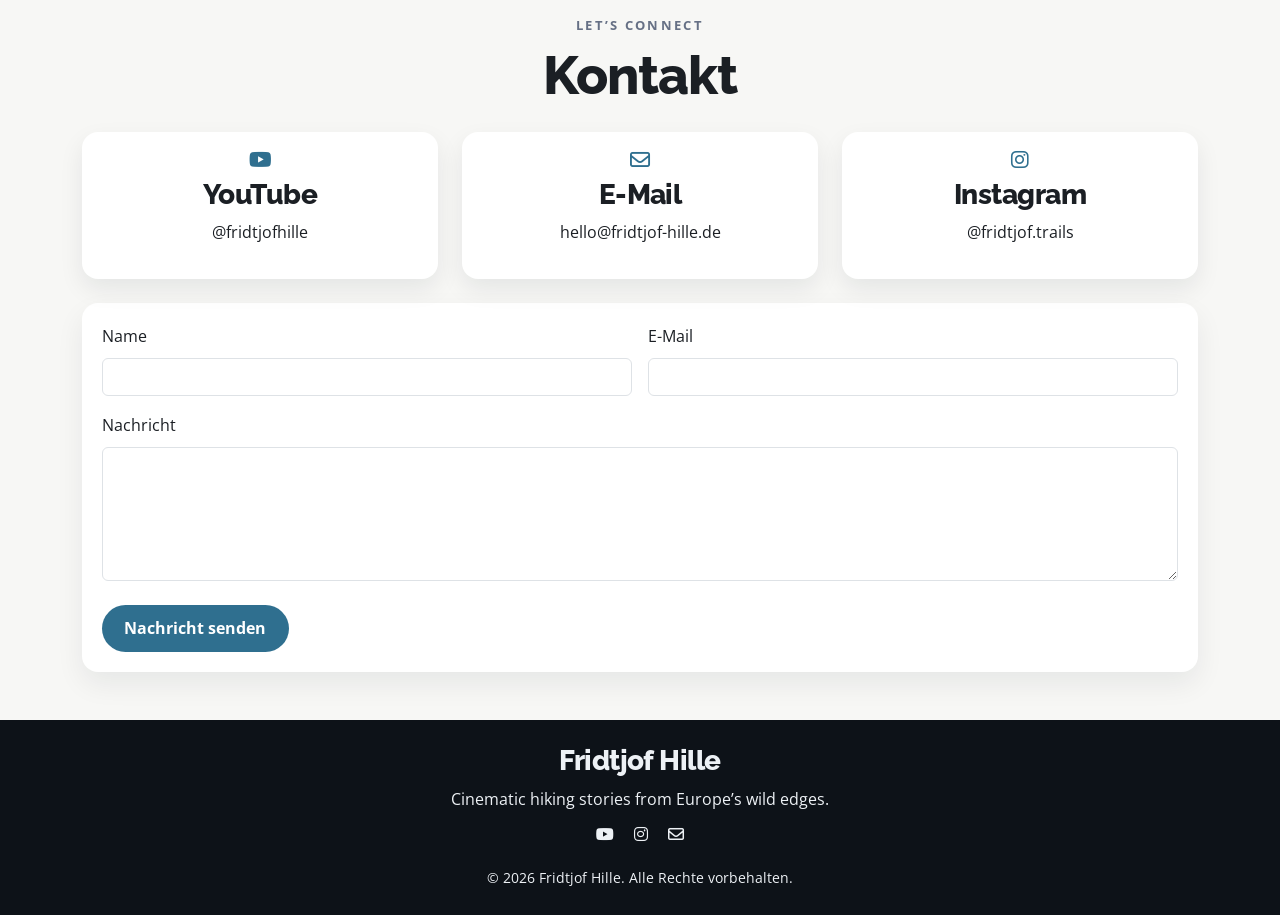
==== commit 41b36b0f: "Adjust tour visibility, filters, and styling updates" ====
--- a/index.html
+++ b/index.html
@@ -36,7 +36,9 @@
   </header>
 
   <section id="hero" class="hero-section" aria-label="Hero Bereich">
-    <div class="hero-image" role="img" aria-label="Küsten-Camp in rauer Berglandschaft"></div>
+    <video class="hero-video" autoplay muted loop playsinline disablepictureinpicture aria-label="Hintergrundvideo mit Berglandschaft" poster="https://images.unsplash.com/photo-1464822759023-fed622ff2c3b?auto=format&fit=crop&w=1920&q=80">
+      <source src="https://cdn.coverr.co/videos/coverr-hiker-walking-on-a-mountain-1579/1080p.mp4" type="video/mp4" />
+    </video>
     <div class="hero-overlay"></div>
     <div class="container hero-content text-center">
       <p class="hero-kicker">Cinematic Mountain Journal</p>
@@ -59,14 +61,14 @@
 
         <div class="tag-filters d-flex flex-wrap gap-2 justify-content-center mb-4" role="group" aria-label="Touren nach Tags filtern">
           <button class="btn chip active" data-filter="all" aria-pressed="true">Alle</button>
-          <button class="btn chip" data-filter="insel" aria-pressed="false">Insel</button>
-          <button class="btn chip" data-filter="berge" aria-pressed="false">Berge</button>
           <button class="btn chip" data-filter="mehrtagestour" aria-pressed="false">Mehrtagestour</button>
           <button class="btn chip" data-filter="winter" aria-pressed="false">Winter</button>
+          <button class="btn chip" data-filter="deutschland" aria-pressed="false">Deutschland</button>
+          <button class="btn chip" data-filter="international" aria-pressed="false">International</button>
         </div>
 
         <div class="row g-4" id="tourGrid">
-          <div class="col-md-6 col-lg-4 tour-item reveal" data-tags="insel berge mehrtagestour">
+          <div class="col-md-6 col-lg-4 tour-item reveal" data-tags="mehrtagestour winter international">
             <article class="card tour-card h-100">
               <img src="https://images.unsplash.com/photo-1504280390368-3971cc8fe5b9?auto=format&fit=crop&w=1200&q=80" class="card-img-top" alt="Vulkanlandschaft auf Teneriffa" loading="lazy" />
               <div class="card-body">
@@ -78,7 +80,7 @@
             </article>
           </div>
 
-          <div class="col-md-6 col-lg-4 tour-item reveal" data-tags="insel mehrtagestour berge">
+          <!-- <div class="col-md-6 col-lg-4 tour-item reveal" data-tags="insel mehrtagestour berge">
             <article class="card tour-card h-100">
               <img src="https://images.unsplash.com/photo-1511497584788-876760111969?auto=format&fit=crop&w=1200&q=80" class="card-img-top" alt="Steilküste auf Madeira" loading="lazy" />
               <div class="card-body">
@@ -88,9 +90,9 @@
                 <a class="btn btn-accent btn-sm" href="post.html">Lesen</a>
               </div>
             </article>
-          </div>
-
-          <div class="col-md-6 col-lg-4 tour-item reveal" data-tags="berge mehrtagestour winter">
+          </div> -->
+
+          <!-- <div class="col-md-6 col-lg-4 tour-item reveal" data-tags="berge mehrtagestour winter">
             <article class="card tour-card h-100">
               <img src="https://images.unsplash.com/photo-1464822759844-d150baec0134?auto=format&fit=crop&w=1200&q=80" class="card-img-top" alt="Verschneite Dolomiten" loading="lazy" />
               <div class="card-body">
@@ -100,9 +102,9 @@
                 <a class="btn btn-accent btn-sm" href="post.html">Lesen</a>
               </div>
             </article>
-          </div>
-
-          <div class="col-md-6 col-lg-4 tour-item reveal" data-tags="berge mehrtagestour">
+          </div> -->
+
+          <!-- <div class="col-md-6 col-lg-4 tour-item reveal" data-tags="berge mehrtagestour">
             <article class="card tour-card h-100">
               <img src="https://images.unsplash.com/photo-1472396961693-142e6e269027?auto=format&fit=crop&w=1200&q=80" class="card-img-top" alt="Alpiner Pfad im Abendlicht" loading="lazy" />
               <div class="card-body">
@@ -112,9 +114,9 @@
                 <a class="btn btn-accent btn-sm" href="post.html">Lesen</a>
               </div>
             </article>
-          </div>
-
-          <div class="col-md-6 col-lg-4 tour-item reveal" data-tags="insel winter">
+          </div> -->
+
+          <!-- <div class="col-md-6 col-lg-4 tour-item reveal" data-tags="insel winter">
             <article class="card tour-card h-100">
               <img src="https://images.unsplash.com/photo-1454496522488-7a8e488e8606?auto=format&fit=crop&w=1200&q=80" class="card-img-top" alt="Nebeliger Gipfelpfad" loading="lazy" />
               <div class="card-body">
@@ -124,9 +126,9 @@
                 <a class="btn btn-accent btn-sm" href="post.html">Lesen</a>
               </div>
             </article>
-          </div>
-
-          <div class="col-md-6 col-lg-4 tour-item reveal" data-tags="berge">
+          </div> -->
+
+          <!-- <div class="col-md-6 col-lg-4 tour-item reveal" data-tags="berge">
             <article class="card tour-card h-100">
               <img src="https://images.unsplash.com/photo-1464823063530-08f10ed1a2dd?auto=format&fit=crop&w=1200&q=80" class="card-img-top" alt="Bergkette bei Sonnenaufgang" loading="lazy" />
               <div class="card-body">
@@ -136,7 +138,7 @@
                 <a class="btn btn-accent btn-sm" href="post.html">Lesen</a>
               </div>
             </article>
-          </div>
+          </div> -->
         </div>
       </div>
     </section>
@@ -148,13 +150,13 @@
           <h2>Film</h2>
         </div>
         <div class="ratio ratio-16x9 film-frame mx-auto shadow-lg">
-          <iframe src="https://www.youtube.com/embed/Fp0ywPpCUm0" title="Wanderfilm aus den Bergen" allow="accelerometer; autoplay; clipboard-write; encrypted-media; gyroscope; picture-in-picture; web-share" referrerpolicy="strict-origin-when-cross-origin" allowfullscreen></iframe>
-        </div>
-        <a href="https://www.youtube.com/@fridtjofff" class="btn btn-accent mt-4" target="_blank" rel="noopener">Alle Filme</a>
-      </div>
-    </section>
-
-    <section id="guides" class="py-5 reveal">
+          <iframe src="https://www.youtube.com/embed/AOVygF99Klk" title="Wanderfilm aus den Bergen" allow="accelerometer; autoplay; clipboard-write; encrypted-media; gyroscope; picture-in-picture; web-share" referrerpolicy="strict-origin-when-cross-origin" allowfullscreen></iframe>
+        </div>
+        <a href="#" class="btn btn-accent mt-4">Alle Filme</a>
+      </div>
+    </section>
+
+    <section id="guides" class="py-5 reveal guides-section">
       <div class="container text-center">
         <div class="section-title mb-3">
           <span>Routenwissen</span>
@@ -178,54 +180,7 @@
           <div class="col-sm-6 col-lg-3"><div class="gear-item"><i class="fa-solid fa-shirt"></i> Kleidung</div></div>
         </div>
         <div class="text-center mt-4">
-          <a href="#" class="btn btn-accent">Gearliste öffnen</a>
-          <div class="mt-3">
-            <a href="https://lighterpack.com/r/btz5ze" target="_blank" rel="noopener" class="gear-sub-link" aria-label="Lighterpack Gearliste öffnen">https://lighterpack.com/r/btz5ze</a>
-          </div>
-        </div>
-      </div>
-    </section>
-
-    <section id="reflinks" class="py-5 reveal">
-      <div class="container">
-        <div class="section-title text-center mb-4">
-          <span>Empfehlungen</span>
-          <h2>Reflinks</h2>
-        </div>
-        <p class="text-center lead mb-4">Hier findest du meine wichtigsten Empfehlungen für Filme, Planung und Ausrüstung.</p>
-        <div class="row g-4">
-          <div class="col-md-6 col-lg-3">
-            <article class="ref-card h-100">
-              <i class="fa-brands fa-youtube"></i>
-              <h3>YouTube Kanal</h3>
-              <p>Aktuelle Wanderfilme, Touren-Recaps und Storytelling aus den Bergen.</p>
-              <a class="btn btn-accent btn-sm" href="https://www.youtube.com/@fridtjofff" target="_blank" rel="noopener">Zum Kanal</a>
-            </article>
-          </div>
-          <div class="col-md-6 col-lg-3">
-            <article class="ref-card h-100">
-              <i class="fa-solid fa-map-location-dot"></i>
-              <h3>Routenplanung</h3>
-              <p>Karten- und GPX-Tools für sichere Tourenvorbereitung in alpinem Gelände.</p>
-              <a class="btn btn-outline-dark btn-sm" href="https://example.com" target="_blank" rel="noopener">Mehr</a>
-            </article>
-          </div>
-          <div class="col-md-6 col-lg-3">
-            <article class="ref-card h-100">
-              <i class="fa-solid fa-camera"></i>
-              <h3>Kamera Setup</h3>
-              <p>Mein leichtes Film-Setup für Tagestouren und Mehrtagesabenteuer.</p>
-              <a class="btn btn-outline-dark btn-sm" href="https://example.com" target="_blank" rel="noopener">Mehr</a>
-            </article>
-          </div>
-          <div class="col-md-6 col-lg-3">
-            <article class="ref-card h-100">
-              <i class="fa-solid fa-tent"></i>
-              <h3>Ultraleicht Gear</h3>
-              <p>Favoriten aus Rucksack, Shelter und Kochen für lange Distanzen.</p>
-              <a class="btn btn-outline-dark btn-sm" href="https://example.com" target="_blank" rel="noopener">Mehr</a>
-            </article>
-          </div>
+          <a href="https://lighterpack.com/r/btz5ze" class="btn btn-accent" target="_blank" rel="noopener noreferrer">Gearliste öffnen</a>
         </div>
       </div>
     </section>
@@ -236,9 +191,10 @@
           <span>Let’s connect</span>
           <h2>Kontakt</h2>
         </div>
-        <div class="row g-4 mb-4 justify-content-center">
-          <div class="col-md-5"><div class="info-box"><i class="fa-brands fa-youtube"></i><h3>YouTube</h3><a class="btn btn-accent btn-sm mt-2" href="https://www.youtube.com/@fridtjofff" target="_blank" rel="noopener" aria-label="YouTube Kanal öffnen">YouTube</a></div></div>
-          <div class="col-md-5"><div class="info-box"><i class="fa-regular fa-envelope"></i><h3>E-Mail</h3><p><a href="mailto:naturehikinggermany@gmail.com">naturehikinggermany@gmail.com</a></p></div></div>
+        <div class="row g-4 mb-4">
+          <div class="col-md-4"><div class="info-box"><i class="fa-brands fa-youtube"></i><h3>YouTube</h3><p>@fridtjofhille</p></div></div>
+          <div class="col-md-4"><div class="info-box"><i class="fa-regular fa-envelope"></i><h3>E-Mail</h3><p>hello@fridtjof-hille.de</p></div></div>
+          <div class="col-md-4"><div class="info-box"><i class="fa-brands fa-instagram"></i><h3>Instagram</h3><p>@fridtjof.trails</p></div></div>
         </div>
 
         <form id="contactForm" class="contact-form" novalidate>
@@ -273,7 +229,8 @@
       <h3>Fridtjof Hille</h3>
       <p class="mb-2">Cinematic hiking stories from Europe’s wild edges.</p>
       <div class="social-links mb-3">
-        <a href="https://www.youtube.com/@fridtjofff" target="_blank" rel="noopener" aria-label="YouTube"><i class="fa-brands fa-youtube"></i></a>
+        <a href="#" aria-label="YouTube"><i class="fa-brands fa-youtube"></i></a>
+        <a href="#" aria-label="Instagram"><i class="fa-brands fa-instagram"></i></a>
         <a href="#" aria-label="Mail"><i class="fa-regular fa-envelope"></i></a>
       </div>
       <small>© 2026 Fridtjof Hille. Alle Rechte vorbehalten.</small>
@@ -283,4 +240,4 @@
   <script src="https://cdn.jsdelivr.net/npm/bootstrap@5.3.3/dist/js/bootstrap.bundle.min.js" integrity="sha384-YvpcrYf0tY3lHB60NNkmXc5s9fDVZLESaAA55NDzOxhy9GkcIdslK1eN7N6jIeHz" crossorigin="anonymous"></script>
   <script src="assets/js/main.js"></script>
 </body>
-</html>+</html>
--- a/assets/css/style.css
+++ b/assets/css/style.css
@@ -2,8 +2,8 @@
   --bg: #f7f7f5;
   --text: #1b1f24;
   --muted: #667085;
-  --accent: #b85a3a;
-  --accent-hover: #96452b;
+  --accent: #2f6f8f;
+  --accent-hover: #245670;
   --surface: #ffffff;
   --dark: #0f141b;
   --radius: 1rem;
@@ -46,7 +46,7 @@
 .nav-link:hover,
 .nav-link:focus,
 .navbar-brand:hover {
-  color: #ffd9c9;
+  color: #b9deef;
 }
 
 .navbar-toggler {
@@ -66,13 +66,12 @@
   color: #fff;
 }
 
-.hero-image {
+.hero-video {
   position: absolute;
   inset: 0;
-  background-image: url('../img/title.jpeg'), url('https://images.unsplash.com/photo-1464822759023-fed622ff2c3b?auto=format&fit=crop&w=1920&q=80');
-  background-size: cover;
-  background-position: center;
-  background-repeat: no-repeat;
+  width: 100%;
+  height: 100%;
+  object-fit: cover;
 }
 
 .hero-overlay {
@@ -195,6 +194,20 @@
   max-width: 720px;
 }
 
+
+.guides-section {
+  position: relative;
+  color: #fff;
+  background: linear-gradient(rgba(10, 20, 28, 0.56), rgba(10, 20, 28, 0.56)),
+    url('https://images.unsplash.com/photo-1464822759844-d150baec0134?auto=format&fit=crop&w=1920&q=80') center/cover no-repeat;
+}
+
+.guides-section .section-title span,
+.guides-section .guide-copy {
+  color: rgba(255, 255, 255, 0.9);
+}
+
+
 .gear-item,
 .info-box {
   background: var(--surface);
@@ -234,7 +247,7 @@
 }
 
 footer .social-links a:hover {
-  color: #ffceb8;
+  color: #b9deef;
 }
 
 .reveal {
@@ -300,48 +313,3 @@
     margin-top: .5rem;
   }
 }
-
-
-.ref-card {
-  background: #fff;
-  border-radius: var(--radius);
-  padding: 1.1rem;
-  box-shadow: 0 10px 24px rgba(17, 24, 39, 0.08);
-  display: flex;
-  flex-direction: column;
-  gap: .65rem;
-}
-
-.ref-card i {
-  color: var(--accent);
-  font-size: 1.35rem;
-}
-
-.ref-card h3 {
-  font-size: 1.1rem;
-  margin: 0;
-}
-
-.ref-card p {
-  color: #4b5563;
-  margin-bottom: .4rem;
-}
-
-.ref-card .btn {
-  margin-top: auto;
-  align-self: flex-start;
-}
-
-
-.gear-sub-link {
-  font-weight: 700;
-  color: var(--accent);
-  text-decoration: none;
-  word-break: break-all;
-}
-
-.gear-sub-link:hover,
-.gear-sub-link:focus {
-  color: var(--accent-hover);
-  text-decoration: underline;
-}
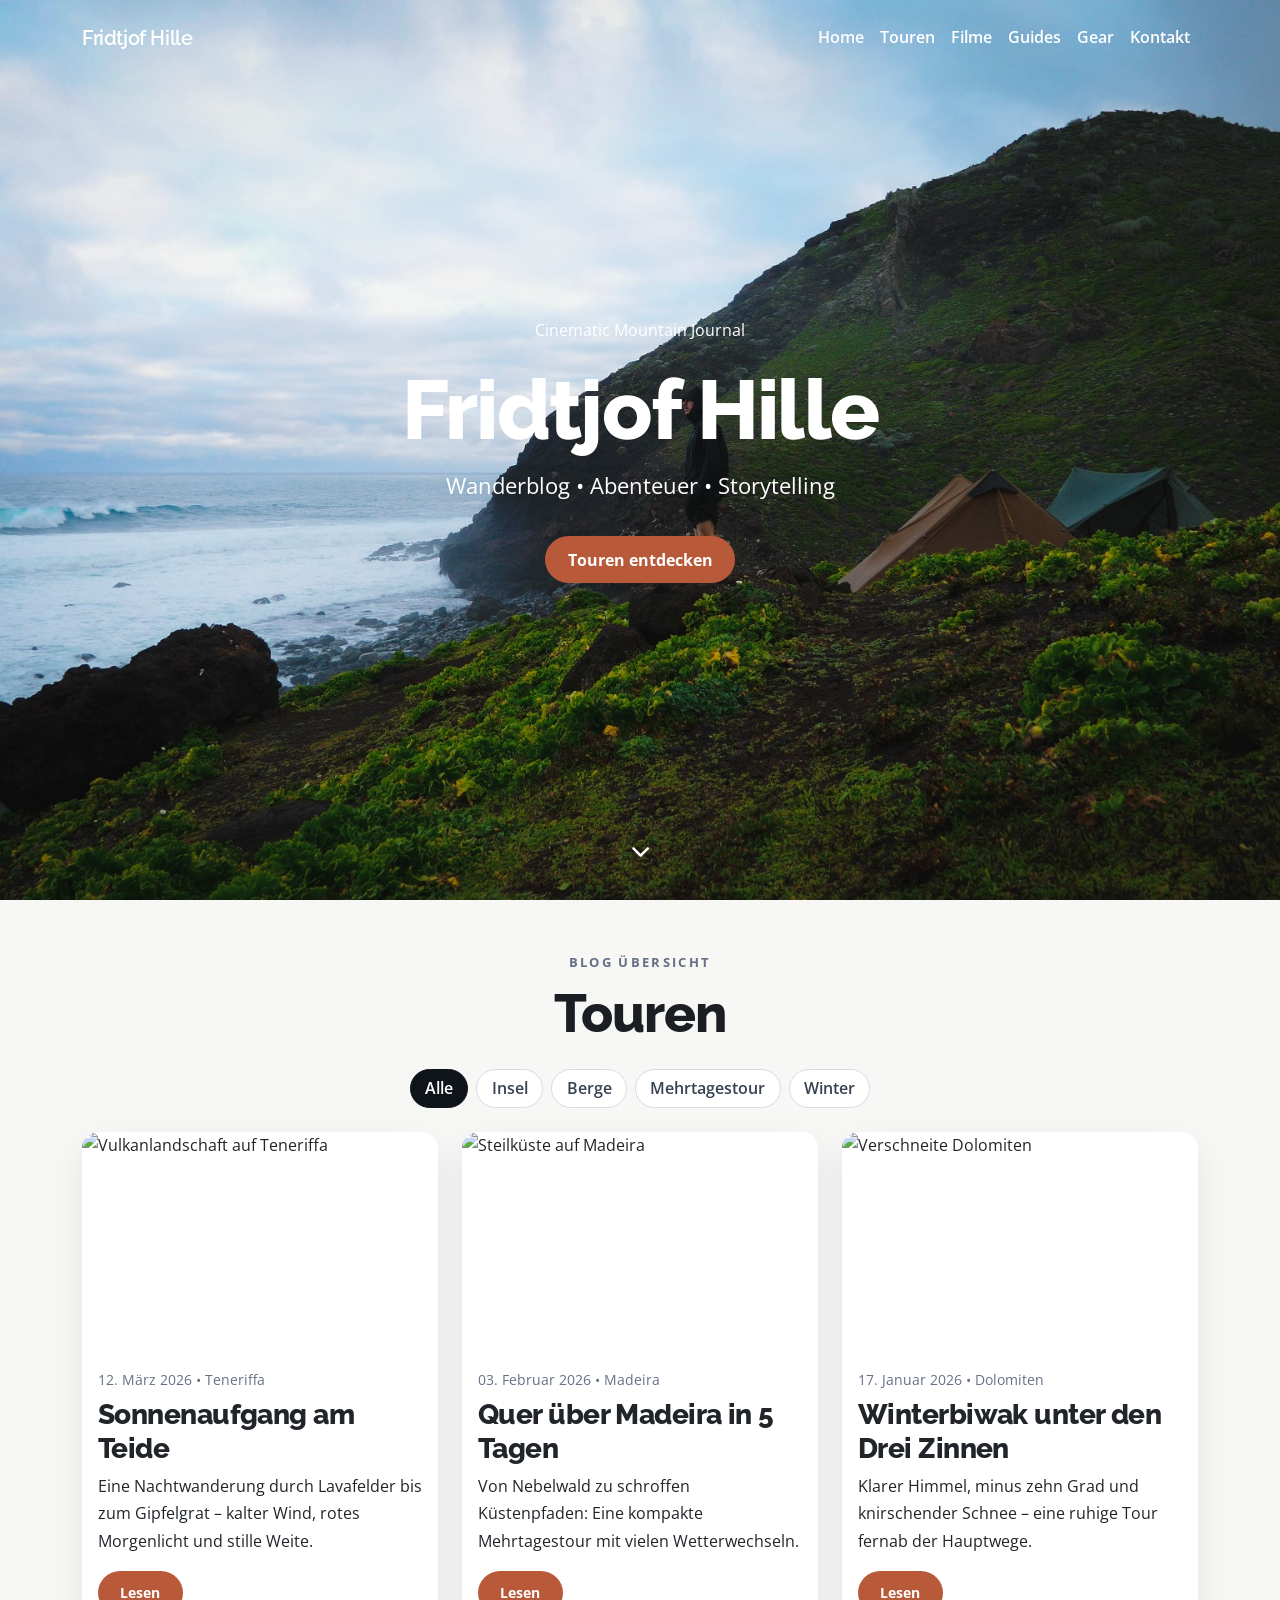
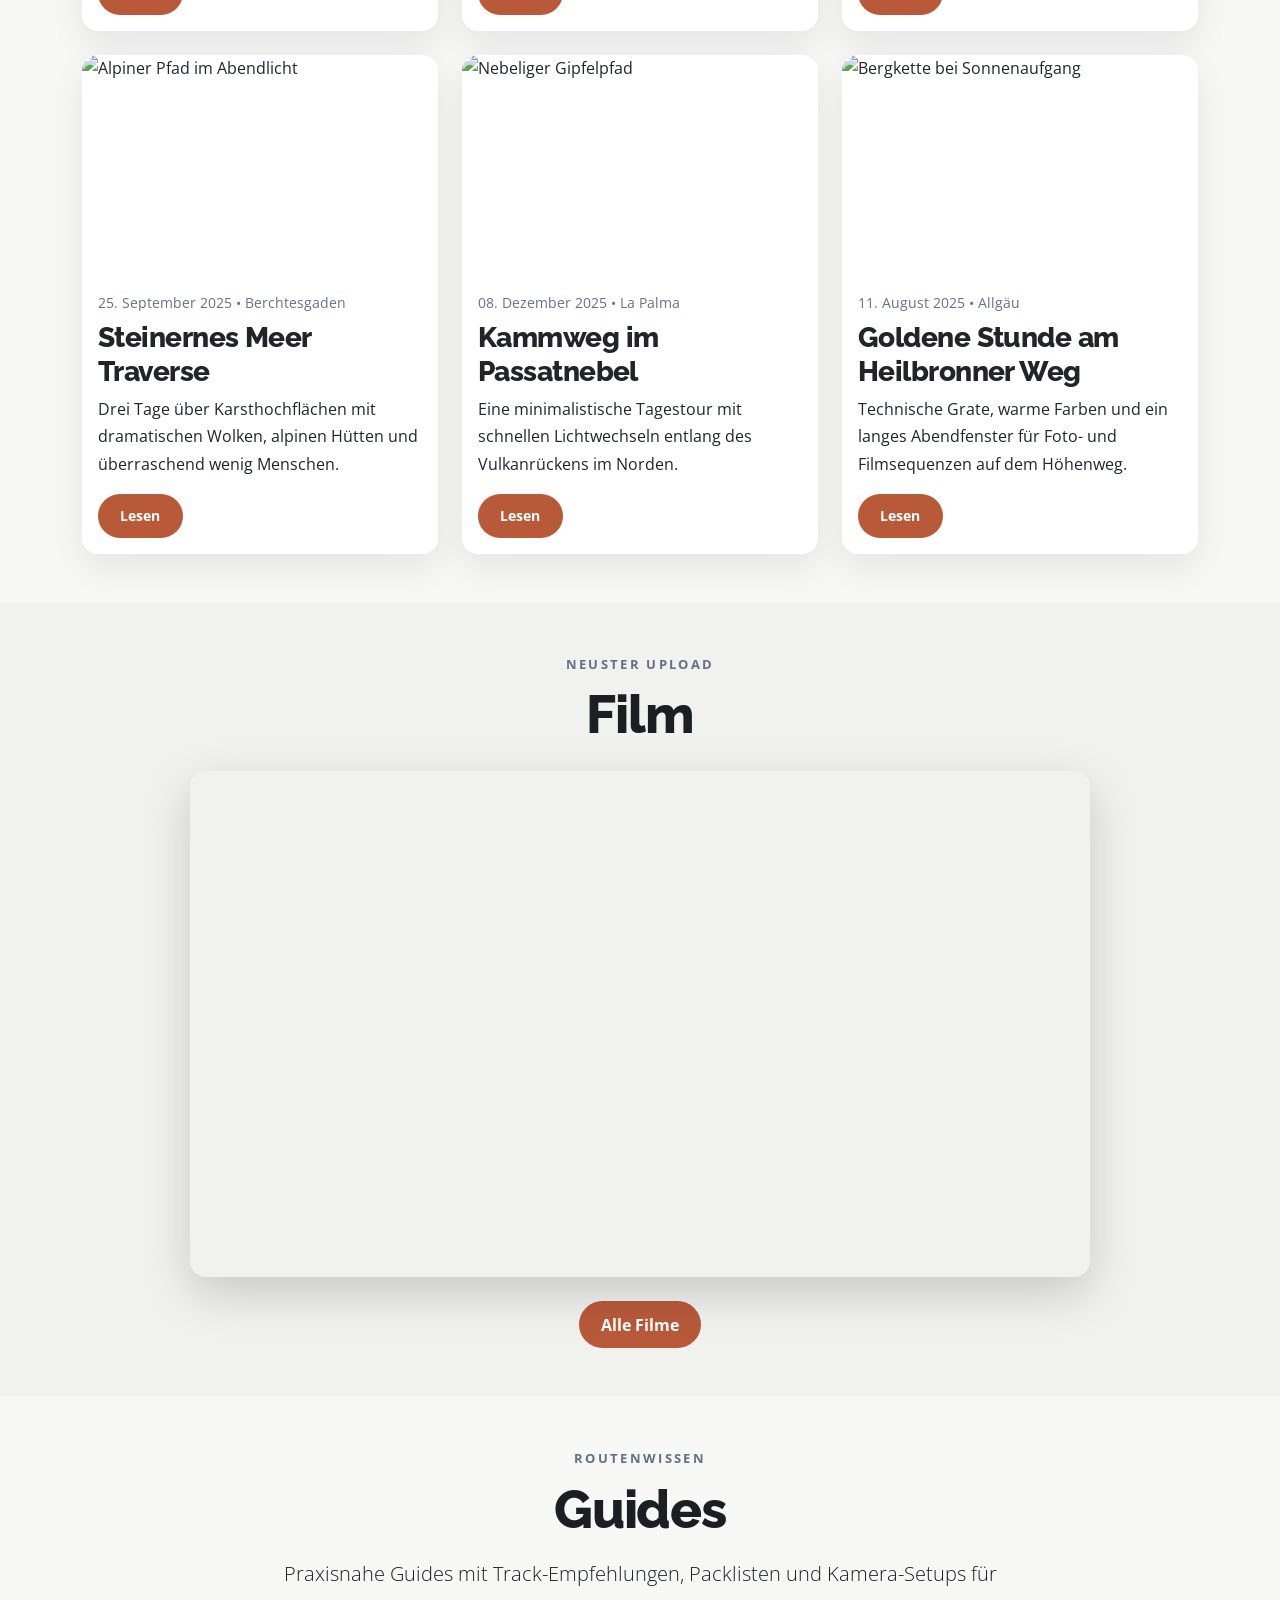
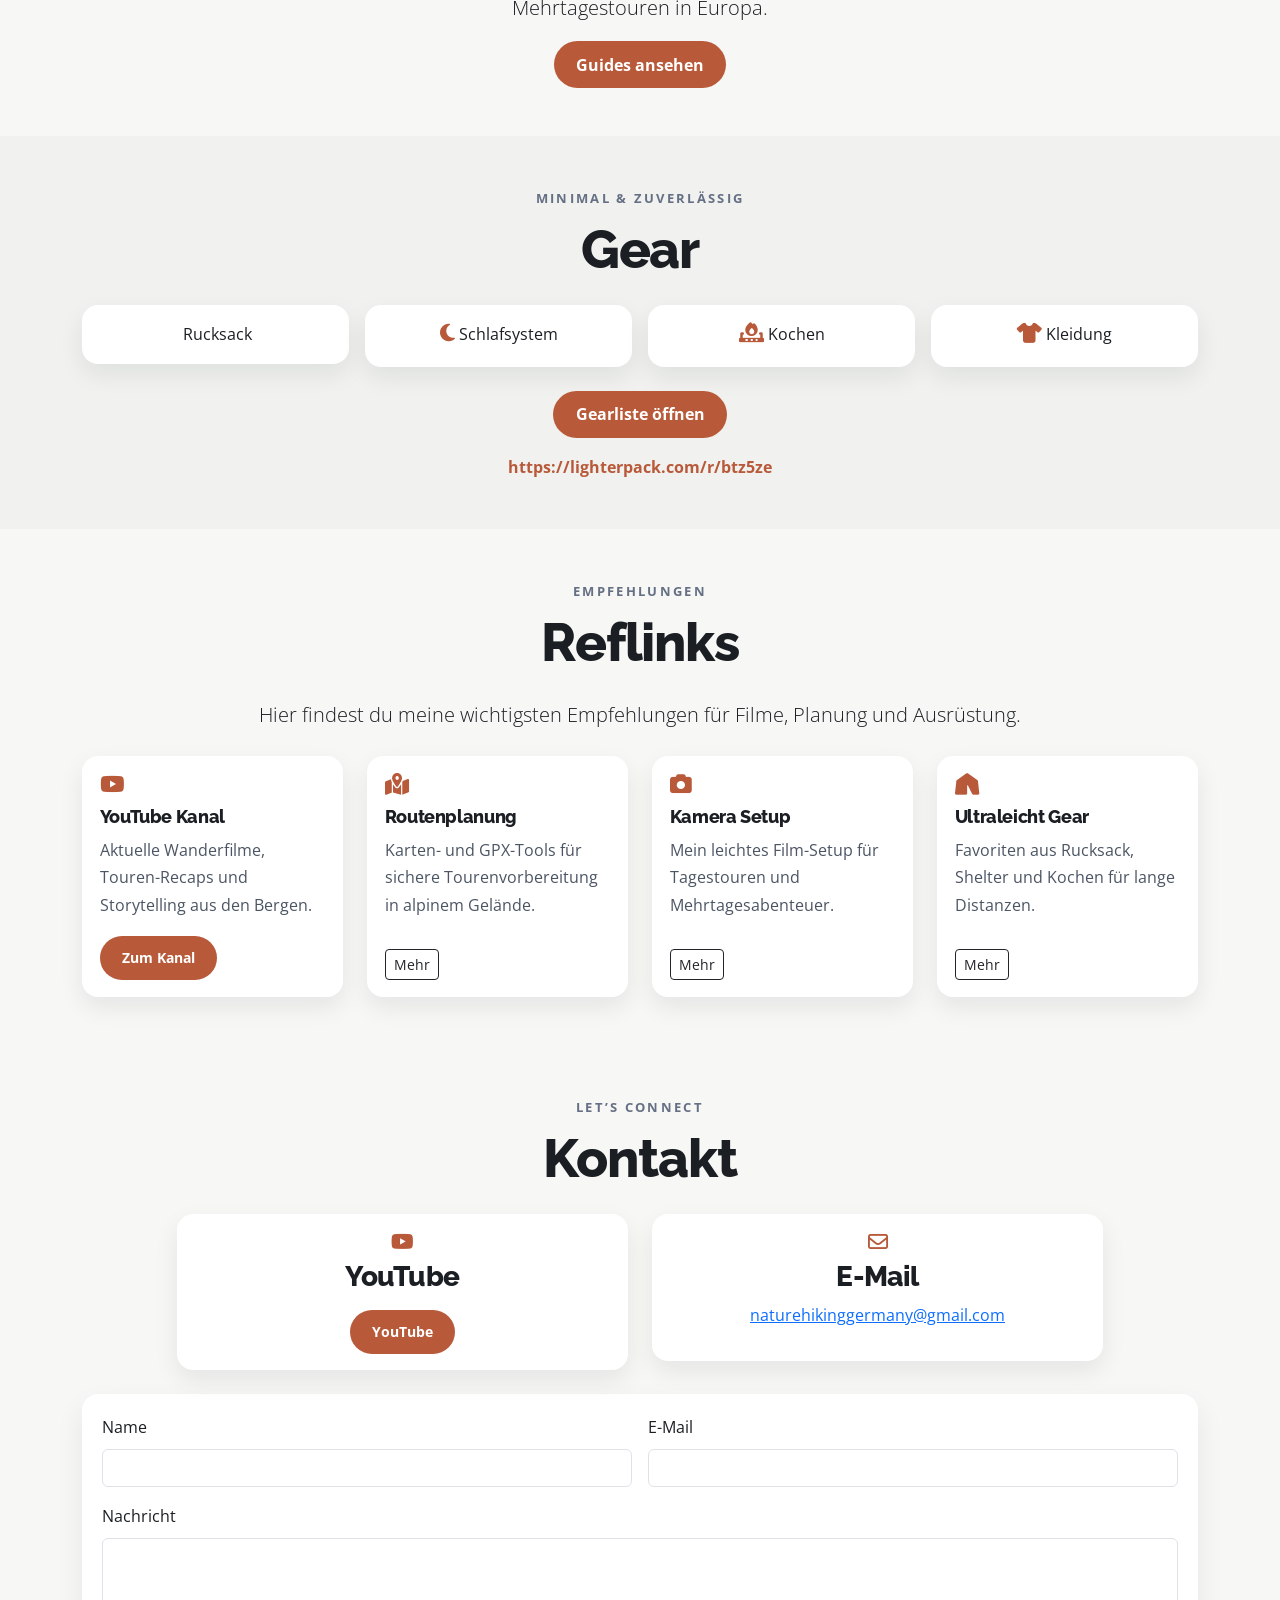
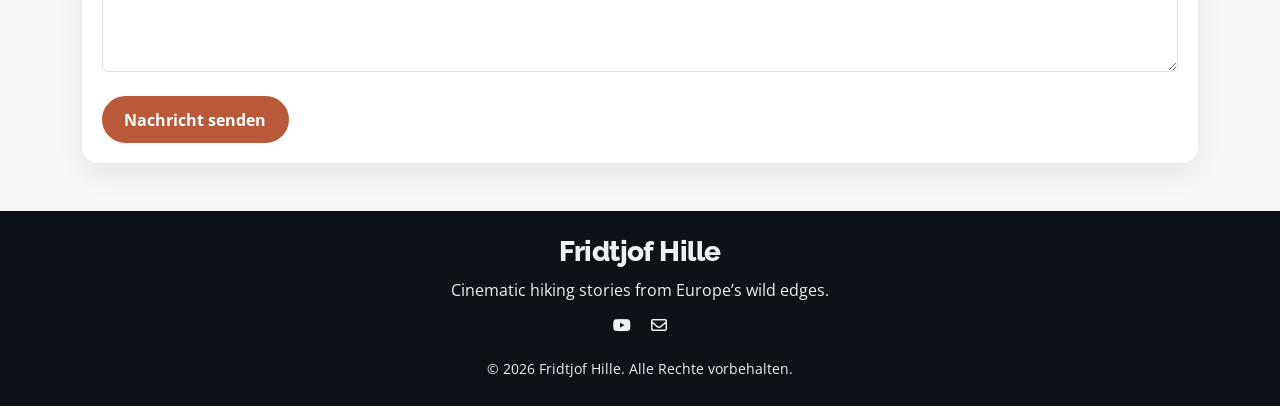
==== commit 13769138: "Merge pull request #3 from FridtjofHille/links-hgbild Links hgbild" ====
--- a/index.html
+++ b/index.html
@@ -36,9 +36,7 @@
   </header>
 
   <section id="hero" class="hero-section" aria-label="Hero Bereich">
-    <video class="hero-video" autoplay muted loop playsinline disablepictureinpicture aria-label="Hintergrundvideo mit Berglandschaft" poster="https://images.unsplash.com/photo-1464822759023-fed622ff2c3b?auto=format&fit=crop&w=1920&q=80">
-      <source src="https://cdn.coverr.co/videos/coverr-hiker-walking-on-a-mountain-1579/1080p.mp4" type="video/mp4" />
-    </video>
+    <div class="hero-image" role="img" aria-label="Küsten-Camp in rauer Berglandschaft"></div>
     <div class="hero-overlay"></div>
     <div class="container hero-content text-center">
       <p class="hero-kicker">Cinematic Mountain Journal</p>
@@ -61,14 +59,14 @@
 
         <div class="tag-filters d-flex flex-wrap gap-2 justify-content-center mb-4" role="group" aria-label="Touren nach Tags filtern">
           <button class="btn chip active" data-filter="all" aria-pressed="true">Alle</button>
+          <button class="btn chip" data-filter="insel" aria-pressed="false">Insel</button>
+          <button class="btn chip" data-filter="berge" aria-pressed="false">Berge</button>
           <button class="btn chip" data-filter="mehrtagestour" aria-pressed="false">Mehrtagestour</button>
           <button class="btn chip" data-filter="winter" aria-pressed="false">Winter</button>
-          <button class="btn chip" data-filter="deutschland" aria-pressed="false">Deutschland</button>
-          <button class="btn chip" data-filter="international" aria-pressed="false">International</button>
         </div>
 
         <div class="row g-4" id="tourGrid">
-          <div class="col-md-6 col-lg-4 tour-item reveal" data-tags="mehrtagestour winter international">
+          <div class="col-md-6 col-lg-4 tour-item reveal" data-tags="insel berge mehrtagestour">
             <article class="card tour-card h-100">
               <img src="https://images.unsplash.com/photo-1504280390368-3971cc8fe5b9?auto=format&fit=crop&w=1200&q=80" class="card-img-top" alt="Vulkanlandschaft auf Teneriffa" loading="lazy" />
               <div class="card-body">
@@ -80,7 +78,7 @@
             </article>
           </div>
 
-          <!-- <div class="col-md-6 col-lg-4 tour-item reveal" data-tags="insel mehrtagestour berge">
+          <div class="col-md-6 col-lg-4 tour-item reveal" data-tags="insel mehrtagestour berge">
             <article class="card tour-card h-100">
               <img src="https://images.unsplash.com/photo-1511497584788-876760111969?auto=format&fit=crop&w=1200&q=80" class="card-img-top" alt="Steilküste auf Madeira" loading="lazy" />
               <div class="card-body">
@@ -90,9 +88,9 @@
                 <a class="btn btn-accent btn-sm" href="post.html">Lesen</a>
               </div>
             </article>
-          </div> -->
-
-          <!-- <div class="col-md-6 col-lg-4 tour-item reveal" data-tags="berge mehrtagestour winter">
+          </div>
+
+          <div class="col-md-6 col-lg-4 tour-item reveal" data-tags="berge mehrtagestour winter">
             <article class="card tour-card h-100">
               <img src="https://images.unsplash.com/photo-1464822759844-d150baec0134?auto=format&fit=crop&w=1200&q=80" class="card-img-top" alt="Verschneite Dolomiten" loading="lazy" />
               <div class="card-body">
@@ -102,9 +100,9 @@
                 <a class="btn btn-accent btn-sm" href="post.html">Lesen</a>
               </div>
             </article>
-          </div> -->
-
-          <!-- <div class="col-md-6 col-lg-4 tour-item reveal" data-tags="berge mehrtagestour">
+          </div>
+
+          <div class="col-md-6 col-lg-4 tour-item reveal" data-tags="berge mehrtagestour">
             <article class="card tour-card h-100">
               <img src="https://images.unsplash.com/photo-1472396961693-142e6e269027?auto=format&fit=crop&w=1200&q=80" class="card-img-top" alt="Alpiner Pfad im Abendlicht" loading="lazy" />
               <div class="card-body">
@@ -114,9 +112,9 @@
                 <a class="btn btn-accent btn-sm" href="post.html">Lesen</a>
               </div>
             </article>
-          </div> -->
-
-          <!-- <div class="col-md-6 col-lg-4 tour-item reveal" data-tags="insel winter">
+          </div>
+
+          <div class="col-md-6 col-lg-4 tour-item reveal" data-tags="insel winter">
             <article class="card tour-card h-100">
               <img src="https://images.unsplash.com/photo-1454496522488-7a8e488e8606?auto=format&fit=crop&w=1200&q=80" class="card-img-top" alt="Nebeliger Gipfelpfad" loading="lazy" />
               <div class="card-body">
@@ -126,9 +124,9 @@
                 <a class="btn btn-accent btn-sm" href="post.html">Lesen</a>
               </div>
             </article>
-          </div> -->
-
-          <!-- <div class="col-md-6 col-lg-4 tour-item reveal" data-tags="berge">
+          </div>
+
+          <div class="col-md-6 col-lg-4 tour-item reveal" data-tags="berge">
             <article class="card tour-card h-100">
               <img src="https://images.unsplash.com/photo-1464823063530-08f10ed1a2dd?auto=format&fit=crop&w=1200&q=80" class="card-img-top" alt="Bergkette bei Sonnenaufgang" loading="lazy" />
               <div class="card-body">
@@ -138,7 +136,7 @@
                 <a class="btn btn-accent btn-sm" href="post.html">Lesen</a>
               </div>
             </article>
-          </div> -->
+          </div>
         </div>
       </div>
     </section>
@@ -150,13 +148,13 @@
           <h2>Film</h2>
         </div>
         <div class="ratio ratio-16x9 film-frame mx-auto shadow-lg">
-          <iframe src="https://www.youtube.com/embed/AOVygF99Klk" title="Wanderfilm aus den Bergen" allow="accelerometer; autoplay; clipboard-write; encrypted-media; gyroscope; picture-in-picture; web-share" referrerpolicy="strict-origin-when-cross-origin" allowfullscreen></iframe>
-        </div>
-        <a href="#" class="btn btn-accent mt-4">Alle Filme</a>
-      </div>
-    </section>
-
-    <section id="guides" class="py-5 reveal guides-section">
+          <iframe src="https://www.youtube.com/embed/Fp0ywPpCUm0" title="Wanderfilm aus den Bergen" allow="accelerometer; autoplay; clipboard-write; encrypted-media; gyroscope; picture-in-picture; web-share" referrerpolicy="strict-origin-when-cross-origin" allowfullscreen></iframe>
+        </div>
+        <a href="https://www.youtube.com/@fridtjofff" class="btn btn-accent mt-4" target="_blank" rel="noopener">Alle Filme</a>
+      </div>
+    </section>
+
+    <section id="guides" class="py-5 reveal">
       <div class="container text-center">
         <div class="section-title mb-3">
           <span>Routenwissen</span>
@@ -180,7 +178,54 @@
           <div class="col-sm-6 col-lg-3"><div class="gear-item"><i class="fa-solid fa-shirt"></i> Kleidung</div></div>
         </div>
         <div class="text-center mt-4">
-          <a href="https://lighterpack.com/r/btz5ze" class="btn btn-accent" target="_blank" rel="noopener noreferrer">Gearliste öffnen</a>
+          <a href="#" class="btn btn-accent">Gearliste öffnen</a>
+          <div class="mt-3">
+            <a href="https://lighterpack.com/r/btz5ze" target="_blank" rel="noopener" class="gear-sub-link" aria-label="Lighterpack Gearliste öffnen">https://lighterpack.com/r/btz5ze</a>
+          </div>
+        </div>
+      </div>
+    </section>
+
+    <section id="reflinks" class="py-5 reveal">
+      <div class="container">
+        <div class="section-title text-center mb-4">
+          <span>Empfehlungen</span>
+          <h2>Reflinks</h2>
+        </div>
+        <p class="text-center lead mb-4">Hier findest du meine wichtigsten Empfehlungen für Filme, Planung und Ausrüstung.</p>
+        <div class="row g-4">
+          <div class="col-md-6 col-lg-3">
+            <article class="ref-card h-100">
+              <i class="fa-brands fa-youtube"></i>
+              <h3>YouTube Kanal</h3>
+              <p>Aktuelle Wanderfilme, Touren-Recaps und Storytelling aus den Bergen.</p>
+              <a class="btn btn-accent btn-sm" href="https://www.youtube.com/@fridtjofff" target="_blank" rel="noopener">Zum Kanal</a>
+            </article>
+          </div>
+          <div class="col-md-6 col-lg-3">
+            <article class="ref-card h-100">
+              <i class="fa-solid fa-map-location-dot"></i>
+              <h3>Routenplanung</h3>
+              <p>Karten- und GPX-Tools für sichere Tourenvorbereitung in alpinem Gelände.</p>
+              <a class="btn btn-outline-dark btn-sm" href="https://example.com" target="_blank" rel="noopener">Mehr</a>
+            </article>
+          </div>
+          <div class="col-md-6 col-lg-3">
+            <article class="ref-card h-100">
+              <i class="fa-solid fa-camera"></i>
+              <h3>Kamera Setup</h3>
+              <p>Mein leichtes Film-Setup für Tagestouren und Mehrtagesabenteuer.</p>
+              <a class="btn btn-outline-dark btn-sm" href="https://example.com" target="_blank" rel="noopener">Mehr</a>
+            </article>
+          </div>
+          <div class="col-md-6 col-lg-3">
+            <article class="ref-card h-100">
+              <i class="fa-solid fa-tent"></i>
+              <h3>Ultraleicht Gear</h3>
+              <p>Favoriten aus Rucksack, Shelter und Kochen für lange Distanzen.</p>
+              <a class="btn btn-outline-dark btn-sm" href="https://example.com" target="_blank" rel="noopener">Mehr</a>
+            </article>
+          </div>
         </div>
       </div>
     </section>
@@ -191,10 +236,9 @@
           <span>Let’s connect</span>
           <h2>Kontakt</h2>
         </div>
-        <div class="row g-4 mb-4">
-          <div class="col-md-4"><div class="info-box"><i class="fa-brands fa-youtube"></i><h3>YouTube</h3><p>@fridtjofhille</p></div></div>
-          <div class="col-md-4"><div class="info-box"><i class="fa-regular fa-envelope"></i><h3>E-Mail</h3><p>hello@fridtjof-hille.de</p></div></div>
-          <div class="col-md-4"><div class="info-box"><i class="fa-brands fa-instagram"></i><h3>Instagram</h3><p>@fridtjof.trails</p></div></div>
+        <div class="row g-4 mb-4 justify-content-center">
+          <div class="col-md-5"><div class="info-box"><i class="fa-brands fa-youtube"></i><h3>YouTube</h3><a class="btn btn-accent btn-sm mt-2" href="https://www.youtube.com/@fridtjofff" target="_blank" rel="noopener" aria-label="YouTube Kanal öffnen">YouTube</a></div></div>
+          <div class="col-md-5"><div class="info-box"><i class="fa-regular fa-envelope"></i><h3>E-Mail</h3><p><a href="mailto:naturehikinggermany@gmail.com">naturehikinggermany@gmail.com</a></p></div></div>
         </div>
 
         <form id="contactForm" class="contact-form" novalidate>
@@ -229,8 +273,7 @@
       <h3>Fridtjof Hille</h3>
       <p class="mb-2">Cinematic hiking stories from Europe’s wild edges.</p>
       <div class="social-links mb-3">
-        <a href="#" aria-label="YouTube"><i class="fa-brands fa-youtube"></i></a>
-        <a href="#" aria-label="Instagram"><i class="fa-brands fa-instagram"></i></a>
+        <a href="https://www.youtube.com/@fridtjofff" target="_blank" rel="noopener" aria-label="YouTube"><i class="fa-brands fa-youtube"></i></a>
         <a href="#" aria-label="Mail"><i class="fa-regular fa-envelope"></i></a>
       </div>
       <small>© 2026 Fridtjof Hille. Alle Rechte vorbehalten.</small>
@@ -240,4 +283,4 @@
   <script src="https://cdn.jsdelivr.net/npm/bootstrap@5.3.3/dist/js/bootstrap.bundle.min.js" integrity="sha384-YvpcrYf0tY3lHB60NNkmXc5s9fDVZLESaAA55NDzOxhy9GkcIdslK1eN7N6jIeHz" crossorigin="anonymous"></script>
   <script src="assets/js/main.js"></script>
 </body>
-</html>
+</html>
--- a/assets/css/style.css
+++ b/assets/css/style.css
@@ -2,8 +2,8 @@
   --bg: #f7f7f5;
   --text: #1b1f24;
   --muted: #667085;
-  --accent: #2f6f8f;
-  --accent-hover: #245670;
+  --accent: #b85a3a;
+  --accent-hover: #96452b;
   --surface: #ffffff;
   --dark: #0f141b;
   --radius: 1rem;
@@ -46,7 +46,7 @@
 .nav-link:hover,
 .nav-link:focus,
 .navbar-brand:hover {
-  color: #b9deef;
+  color: #ffd9c9;
 }
 
 .navbar-toggler {
@@ -56,6 +56,13 @@
 .navbar-toggler-icon {
   filter: invert(1);
 }
+
+/* =========================
+   HERO
+   - title.jpeg is the ONLY background
+   - NO overlay layer
+   - NO box behind h1
+   ========================= */
 
 .hero-section {
   position: relative;
@@ -66,18 +73,20 @@
   color: #fff;
 }
 
-.hero-video {
+/* Use only the local image as hero background */
+.hero-image {
   position: absolute;
   inset: 0;
-  width: 100%;
-  height: 100%;
-  object-fit: cover;
-}
-
+  background-image: url('../img/title.jpeg');
+  background-size: cover;
+  background-position: center;
+  background-repeat: no-repeat;
+  z-index: 0;
+}
+
+/* Disable any dark overlay completely */
 .hero-overlay {
-  position: absolute;
-  inset: 0;
-  background: linear-gradient(to bottom, rgba(0,0,0,.46), rgba(0,0,0,.58));
+  display: none;
 }
 
 .hero-content {
@@ -85,16 +94,15 @@
   z-index: 1;
 }
 
-.hero-kicker {
-  text-transform: uppercase;
-  letter-spacing: .18em;
-  font-size: .85rem;
-  margin-bottom: 1rem;
-}
-
 .hero-content h1 {
   font-size: clamp(2.2rem, 7vw, 5.2rem);
   margin-bottom: .5rem;
+
+  /* no frame / no box / no overlay */
+  background: none;
+  padding: 0;
+  border-radius: 0;
+  box-shadow: none;
 }
 
 .hero-subline {
@@ -194,20 +202,6 @@
   max-width: 720px;
 }
 
-
-.guides-section {
-  position: relative;
-  color: #fff;
-  background: linear-gradient(rgba(10, 20, 28, 0.56), rgba(10, 20, 28, 0.56)),
-    url('https://images.unsplash.com/photo-1464822759844-d150baec0134?auto=format&fit=crop&w=1920&q=80') center/cover no-repeat;
-}
-
-.guides-section .section-title span,
-.guides-section .guide-copy {
-  color: rgba(255, 255, 255, 0.9);
-}
-
-
 .gear-item,
 .info-box {
   background: var(--surface);
@@ -247,7 +241,7 @@
 }
 
 footer .social-links a:hover {
-  color: #b9deef;
+  color: #ffceb8;
 }
 
 .reveal {
@@ -313,3 +307,46 @@
     margin-top: .5rem;
   }
 }
+
+.ref-card {
+  background: #fff;
+  border-radius: var(--radius);
+  padding: 1.1rem;
+  box-shadow: 0 10px 24px rgba(17, 24, 39, 0.08);
+  display: flex;
+  flex-direction: column;
+  gap: .65rem;
+}
+
+.ref-card i {
+  color: var(--accent);
+  font-size: 1.35rem;
+}
+
+.ref-card h3 {
+  font-size: 1.1rem;
+  margin: 0;
+}
+
+.ref-card p {
+  color: #4b5563;
+  margin-bottom: .4rem;
+}
+
+.ref-card .btn {
+  margin-top: auto;
+  align-self: flex-start;
+}
+
+.gear-sub-link {
+  font-weight: 700;
+  color: var(--accent);
+  text-decoration: none;
+  word-break: break-all;
+}
+
+.gear-sub-link:hover,
+.gear-sub-link:focus {
+  color: var(--accent-hover);
+  text-decoration: underline;
+}
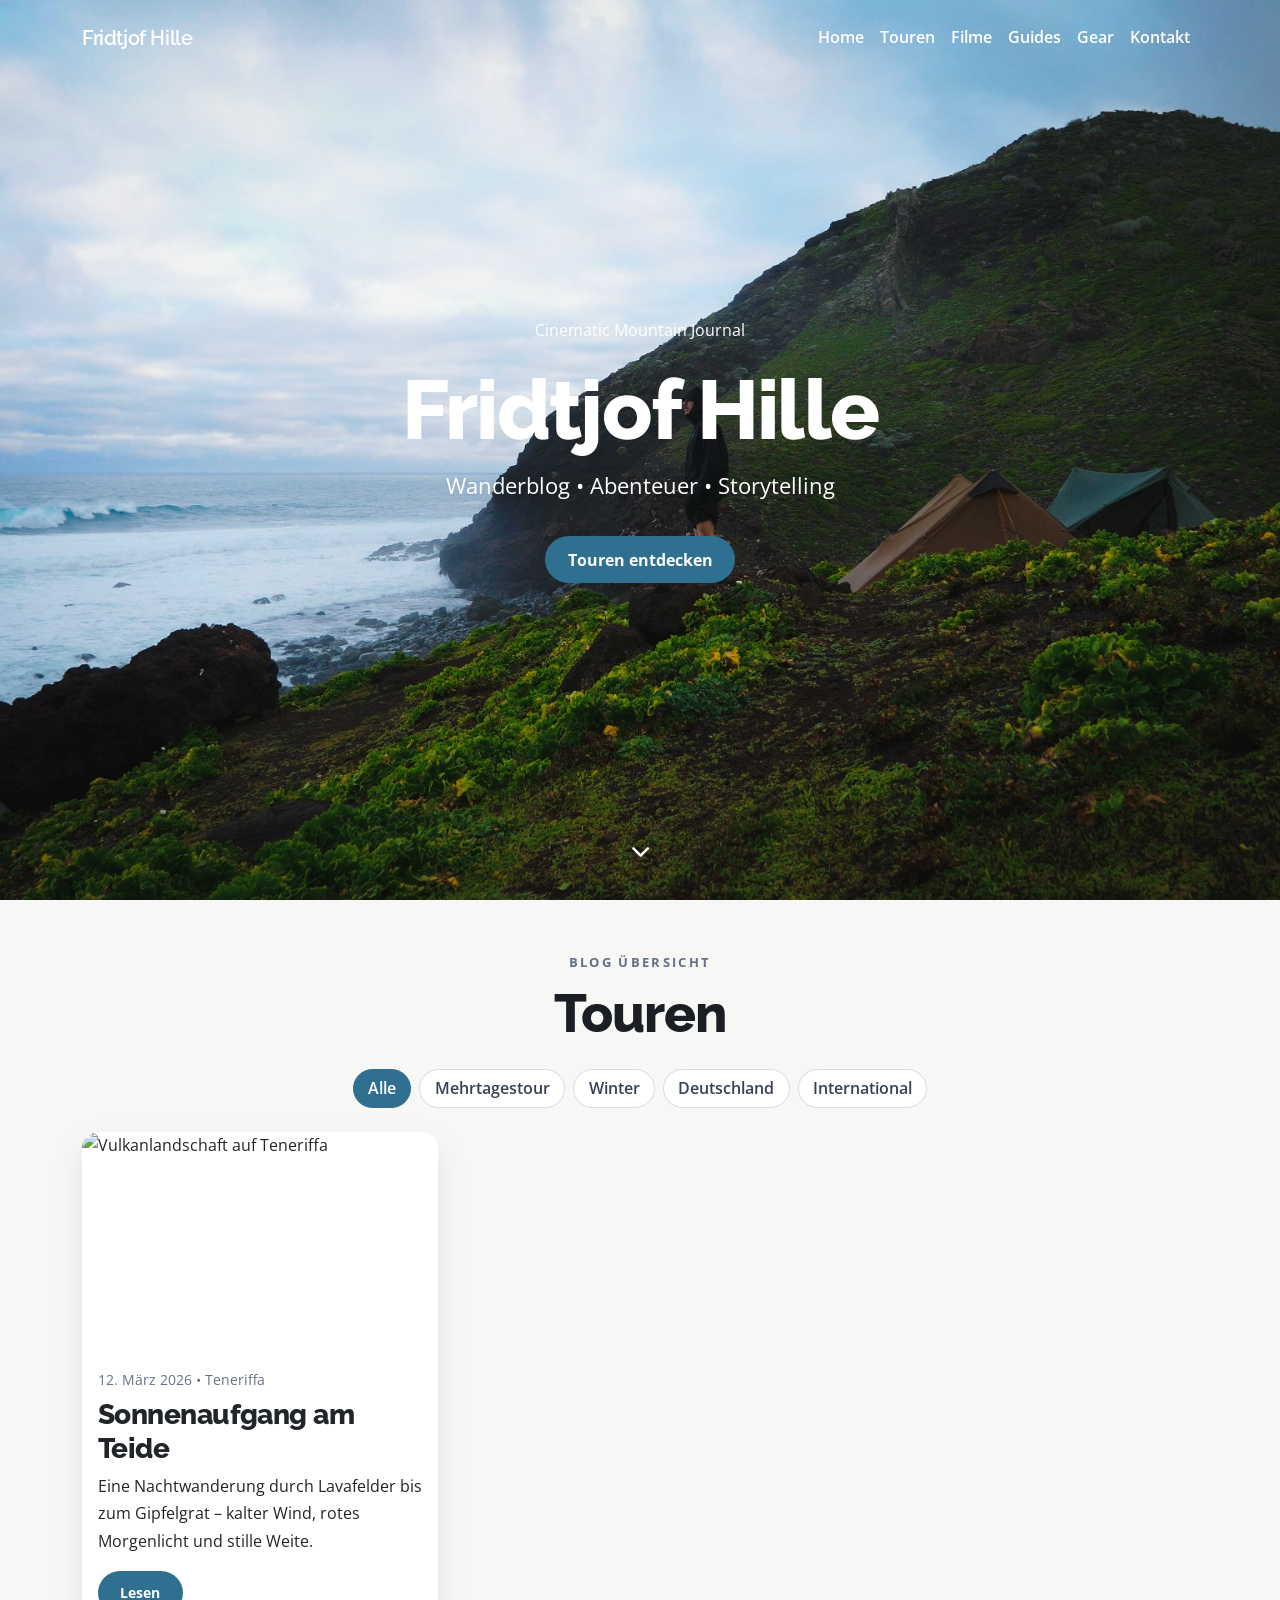
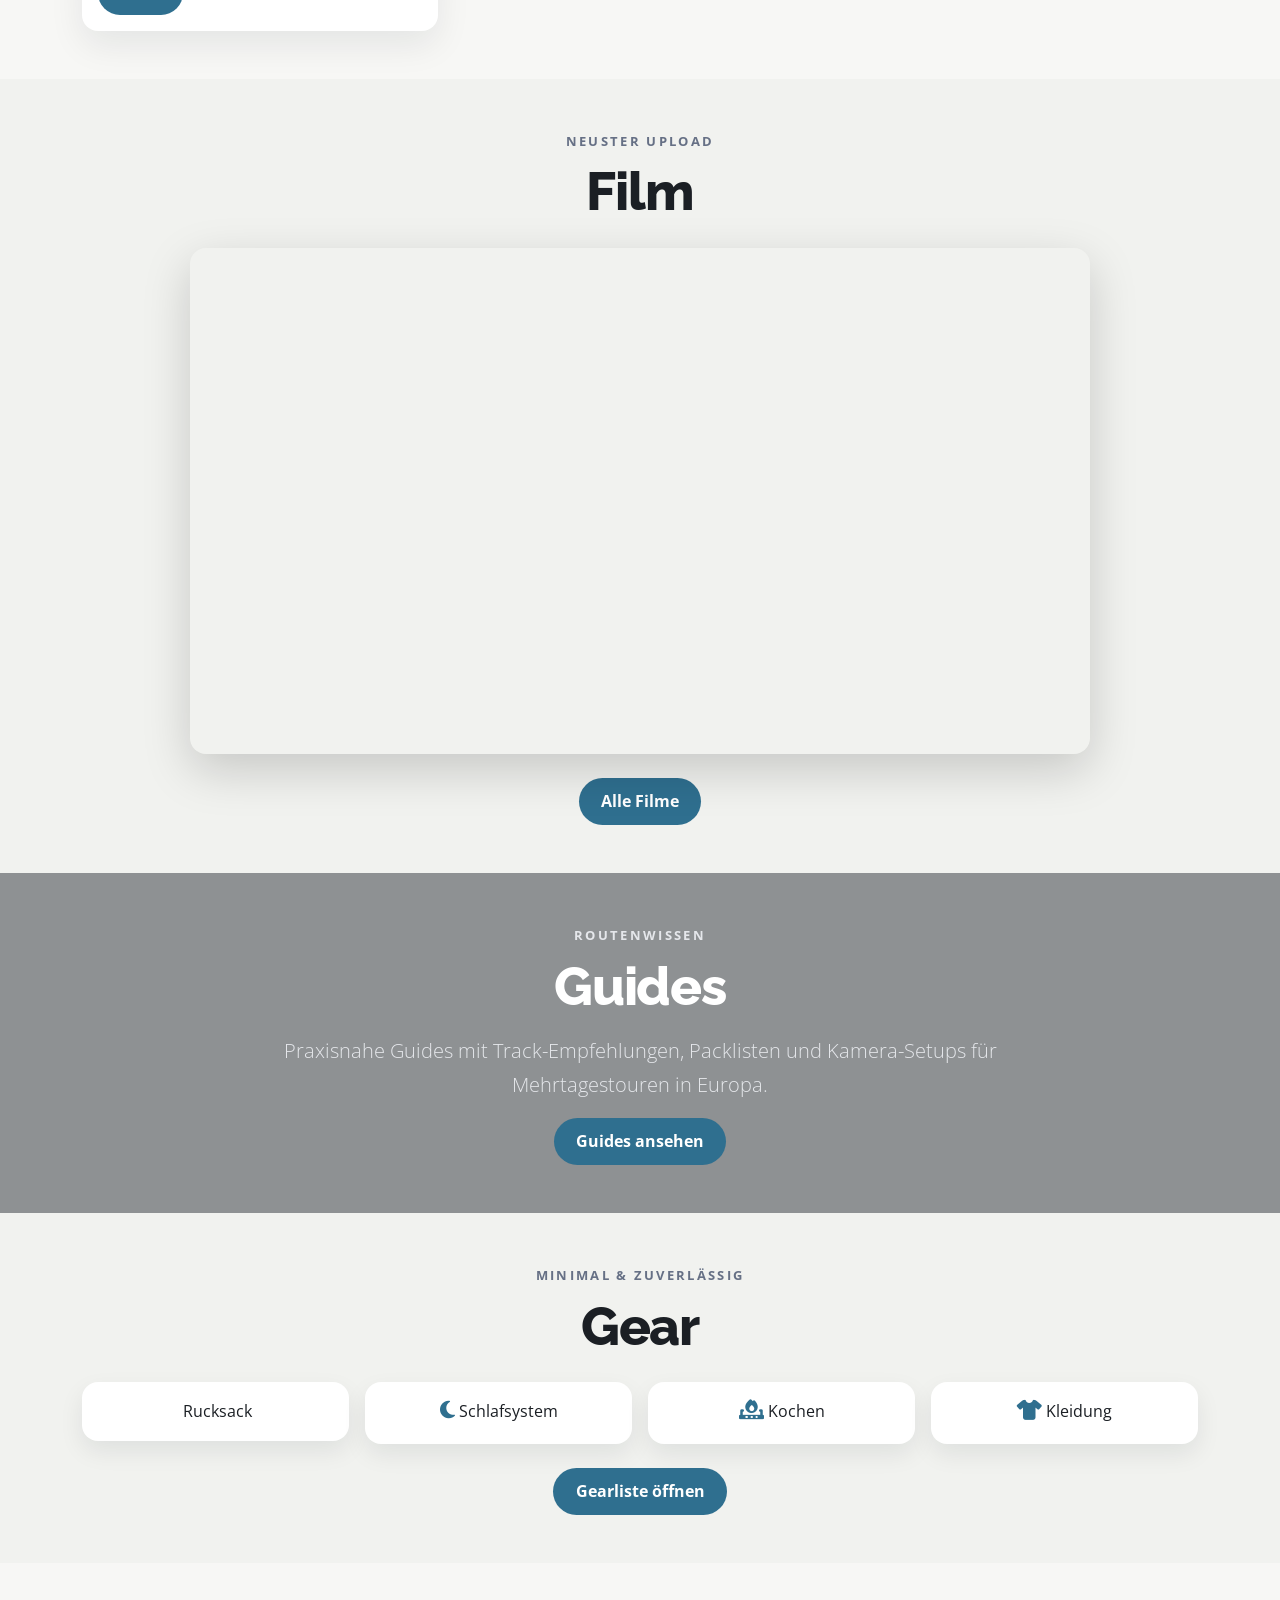
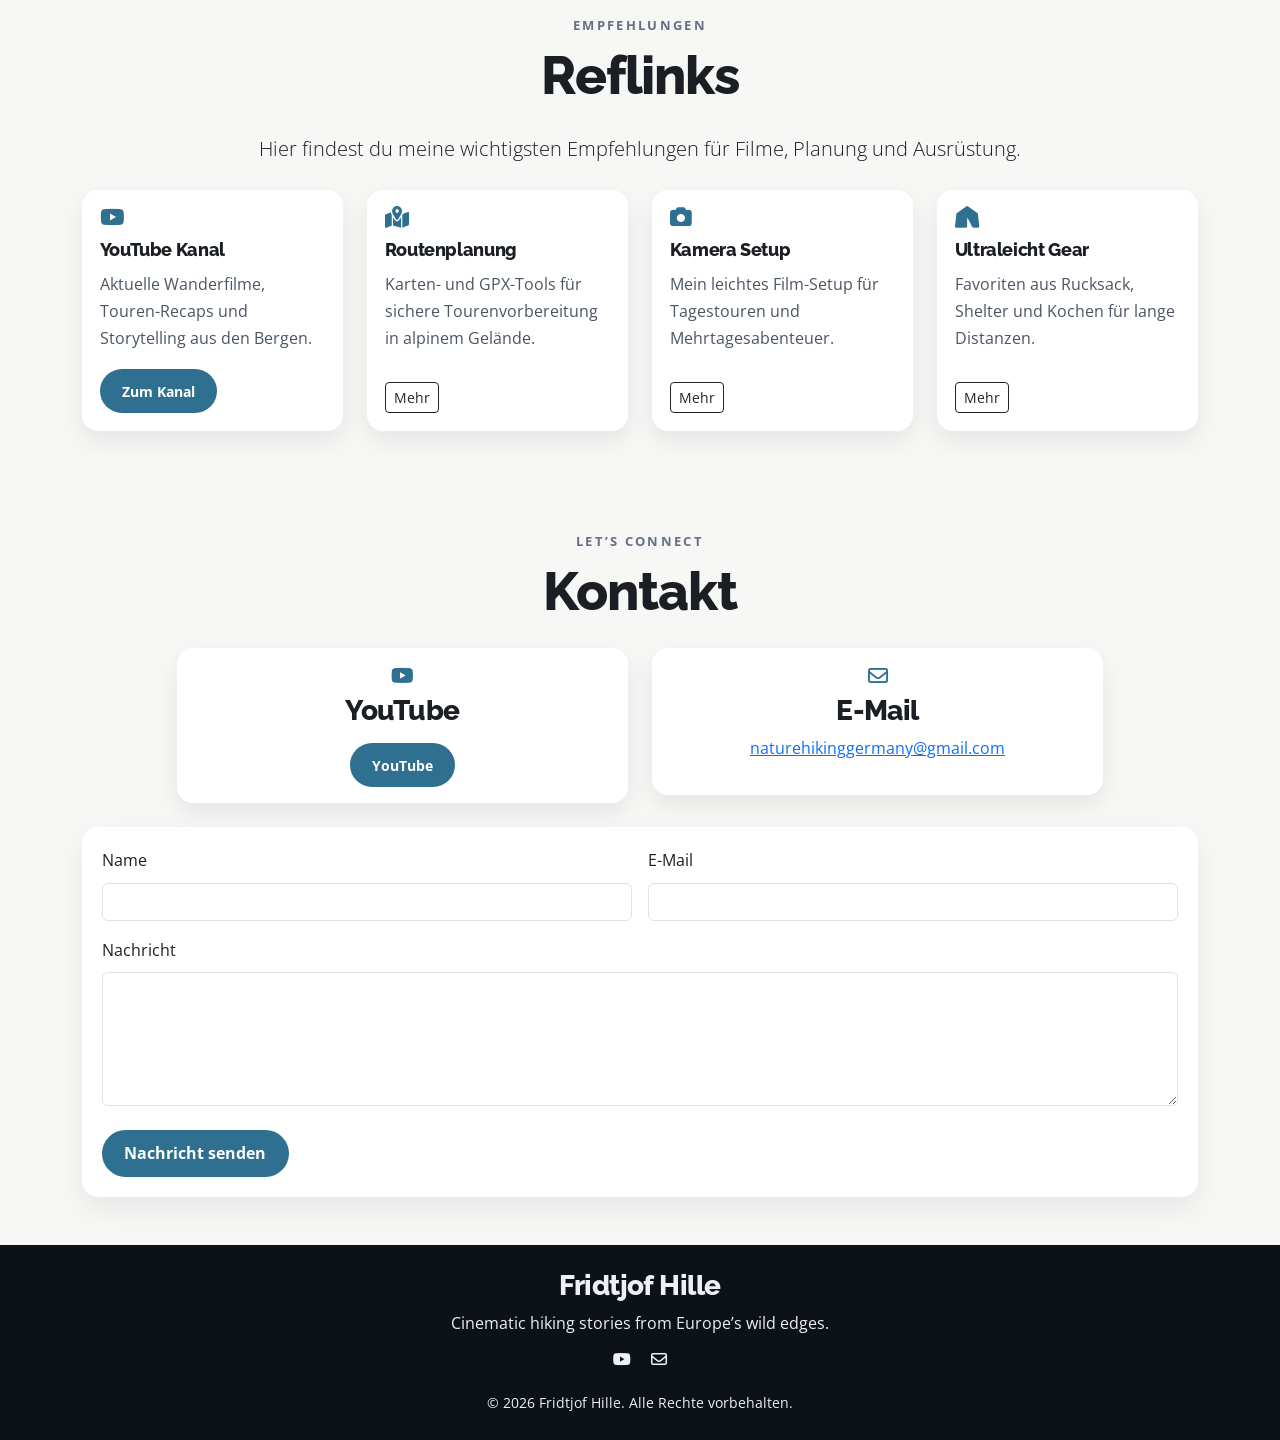
==== commit 9892e6b2: "Update tour filters, links, and guides hero styling" ====
--- a/index.html
+++ b/index.html
@@ -59,14 +59,14 @@
 
         <div class="tag-filters d-flex flex-wrap gap-2 justify-content-center mb-4" role="group" aria-label="Touren nach Tags filtern">
           <button class="btn chip active" data-filter="all" aria-pressed="true">Alle</button>
-          <button class="btn chip" data-filter="insel" aria-pressed="false">Insel</button>
-          <button class="btn chip" data-filter="berge" aria-pressed="false">Berge</button>
           <button class="btn chip" data-filter="mehrtagestour" aria-pressed="false">Mehrtagestour</button>
           <button class="btn chip" data-filter="winter" aria-pressed="false">Winter</button>
+          <button class="btn chip" data-filter="deutschland" aria-pressed="false">Deutschland</button>
+          <button class="btn chip" data-filter="international" aria-pressed="false">International</button>
         </div>
 
         <div class="row g-4" id="tourGrid">
-          <div class="col-md-6 col-lg-4 tour-item reveal" data-tags="insel berge mehrtagestour">
+          <div class="col-md-6 col-lg-4 tour-item reveal" data-tags="international mehrtagestour">
             <article class="card tour-card h-100">
               <img src="https://images.unsplash.com/photo-1504280390368-3971cc8fe5b9?auto=format&fit=crop&w=1200&q=80" class="card-img-top" alt="Vulkanlandschaft auf Teneriffa" loading="lazy" />
               <div class="card-body">
@@ -78,7 +78,7 @@
             </article>
           </div>
 
-          <div class="col-md-6 col-lg-4 tour-item reveal" data-tags="insel mehrtagestour berge">
+          <!-- <div class="col-md-6 col-lg-4 tour-item reveal" data-tags="insel mehrtagestour berge">
             <article class="card tour-card h-100">
               <img src="https://images.unsplash.com/photo-1511497584788-876760111969?auto=format&fit=crop&w=1200&q=80" class="card-img-top" alt="Steilküste auf Madeira" loading="lazy" />
               <div class="card-body">
@@ -88,9 +88,9 @@
                 <a class="btn btn-accent btn-sm" href="post.html">Lesen</a>
               </div>
             </article>
-          </div>
-
-          <div class="col-md-6 col-lg-4 tour-item reveal" data-tags="berge mehrtagestour winter">
+          </div> -->
+
+          <!-- <div class="col-md-6 col-lg-4 tour-item reveal" data-tags="berge mehrtagestour winter">
             <article class="card tour-card h-100">
               <img src="https://images.unsplash.com/photo-1464822759844-d150baec0134?auto=format&fit=crop&w=1200&q=80" class="card-img-top" alt="Verschneite Dolomiten" loading="lazy" />
               <div class="card-body">
@@ -100,9 +100,9 @@
                 <a class="btn btn-accent btn-sm" href="post.html">Lesen</a>
               </div>
             </article>
-          </div>
-
-          <div class="col-md-6 col-lg-4 tour-item reveal" data-tags="berge mehrtagestour">
+          </div> -->
+
+          <!-- <div class="col-md-6 col-lg-4 tour-item reveal" data-tags="berge mehrtagestour">
             <article class="card tour-card h-100">
               <img src="https://images.unsplash.com/photo-1472396961693-142e6e269027?auto=format&fit=crop&w=1200&q=80" class="card-img-top" alt="Alpiner Pfad im Abendlicht" loading="lazy" />
               <div class="card-body">
@@ -112,9 +112,9 @@
                 <a class="btn btn-accent btn-sm" href="post.html">Lesen</a>
               </div>
             </article>
-          </div>
-
-          <div class="col-md-6 col-lg-4 tour-item reveal" data-tags="insel winter">
+          </div> -->
+
+          <!-- <div class="col-md-6 col-lg-4 tour-item reveal" data-tags="insel winter">
             <article class="card tour-card h-100">
               <img src="https://images.unsplash.com/photo-1454496522488-7a8e488e8606?auto=format&fit=crop&w=1200&q=80" class="card-img-top" alt="Nebeliger Gipfelpfad" loading="lazy" />
               <div class="card-body">
@@ -124,9 +124,9 @@
                 <a class="btn btn-accent btn-sm" href="post.html">Lesen</a>
               </div>
             </article>
-          </div>
-
-          <div class="col-md-6 col-lg-4 tour-item reveal" data-tags="berge">
+          </div> -->
+
+          <!-- <div class="col-md-6 col-lg-4 tour-item reveal" data-tags="berge">
             <article class="card tour-card h-100">
               <img src="https://images.unsplash.com/photo-1464823063530-08f10ed1a2dd?auto=format&fit=crop&w=1200&q=80" class="card-img-top" alt="Bergkette bei Sonnenaufgang" loading="lazy" />
               <div class="card-body">
@@ -136,7 +136,7 @@
                 <a class="btn btn-accent btn-sm" href="post.html">Lesen</a>
               </div>
             </article>
-          </div>
+          </div> -->
         </div>
       </div>
     </section>
@@ -155,7 +155,8 @@
     </section>
 
     <section id="guides" class="py-5 reveal">
-      <div class="container text-center">
+      <div class="guides-overlay"></div>
+      <div class="container text-center guides-content">
         <div class="section-title mb-3">
           <span>Routenwissen</span>
           <h2>Guides</h2>
@@ -178,10 +179,7 @@
           <div class="col-sm-6 col-lg-3"><div class="gear-item"><i class="fa-solid fa-shirt"></i> Kleidung</div></div>
         </div>
         <div class="text-center mt-4">
-          <a href="#" class="btn btn-accent">Gearliste öffnen</a>
-          <div class="mt-3">
-            <a href="https://lighterpack.com/r/btz5ze" target="_blank" rel="noopener" class="gear-sub-link" aria-label="Lighterpack Gearliste öffnen">https://lighterpack.com/r/btz5ze</a>
-          </div>
+          <a href="https://lighterpack.com/r/btz5ze" class="btn btn-accent" target="_blank" rel="noopener">Gearliste öffnen</a>
         </div>
       </div>
     </section>
@@ -283,4 +281,4 @@
   <script src="https://cdn.jsdelivr.net/npm/bootstrap@5.3.3/dist/js/bootstrap.bundle.min.js" integrity="sha384-YvpcrYf0tY3lHB60NNkmXc5s9fDVZLESaAA55NDzOxhy9GkcIdslK1eN7N6jIeHz" crossorigin="anonymous"></script>
   <script src="assets/js/main.js"></script>
 </body>
-</html>+</html>
--- a/assets/css/style.css
+++ b/assets/css/style.css
@@ -2,8 +2,8 @@
   --bg: #f7f7f5;
   --text: #1b1f24;
   --muted: #667085;
-  --accent: #b85a3a;
-  --accent-hover: #96452b;
+  --accent: #2f6f8f;
+  --accent-hover: #24566f;
   --surface: #ffffff;
   --dark: #0f141b;
   --radius: 1rem;
@@ -46,7 +46,7 @@
 .nav-link:hover,
 .nav-link:focus,
 .navbar-brand:hover {
-  color: #ffd9c9;
+  color: #cbe3f0;
 }
 
 .navbar-toggler {
@@ -165,9 +165,9 @@
 }
 
 .chip.active {
-  background: var(--dark);
-  color: #fff;
-  border-color: var(--dark);
+  background: var(--accent);
+  color: #fff;
+  border-color: var(--accent);
 }
 
 .tour-card {
@@ -201,6 +201,33 @@
 .guide-copy {
   max-width: 720px;
 }
+
+
+#guides {
+  position: relative;
+  overflow: hidden;
+  color: #fff;
+  background-image: url('https://images.unsplash.com/photo-1473448912268-2022ce9509d8?auto=format&fit=crop&w=1600&q=80');
+  background-size: cover;
+  background-position: center;
+}
+
+.guides-overlay {
+  position: absolute;
+  inset: 0;
+  background: rgba(15, 20, 27, 0.45);
+}
+
+.guides-content {
+  position: relative;
+  z-index: 1;
+}
+
+#guides .section-title span,
+#guides .guide-copy {
+  color: #e5e7eb;
+}
+
 
 .gear-item,
 .info-box {
@@ -241,7 +268,7 @@
 }
 
 footer .social-links a:hover {
-  color: #ffceb8;
+  color: #cbe3f0;
 }
 
 .reveal {
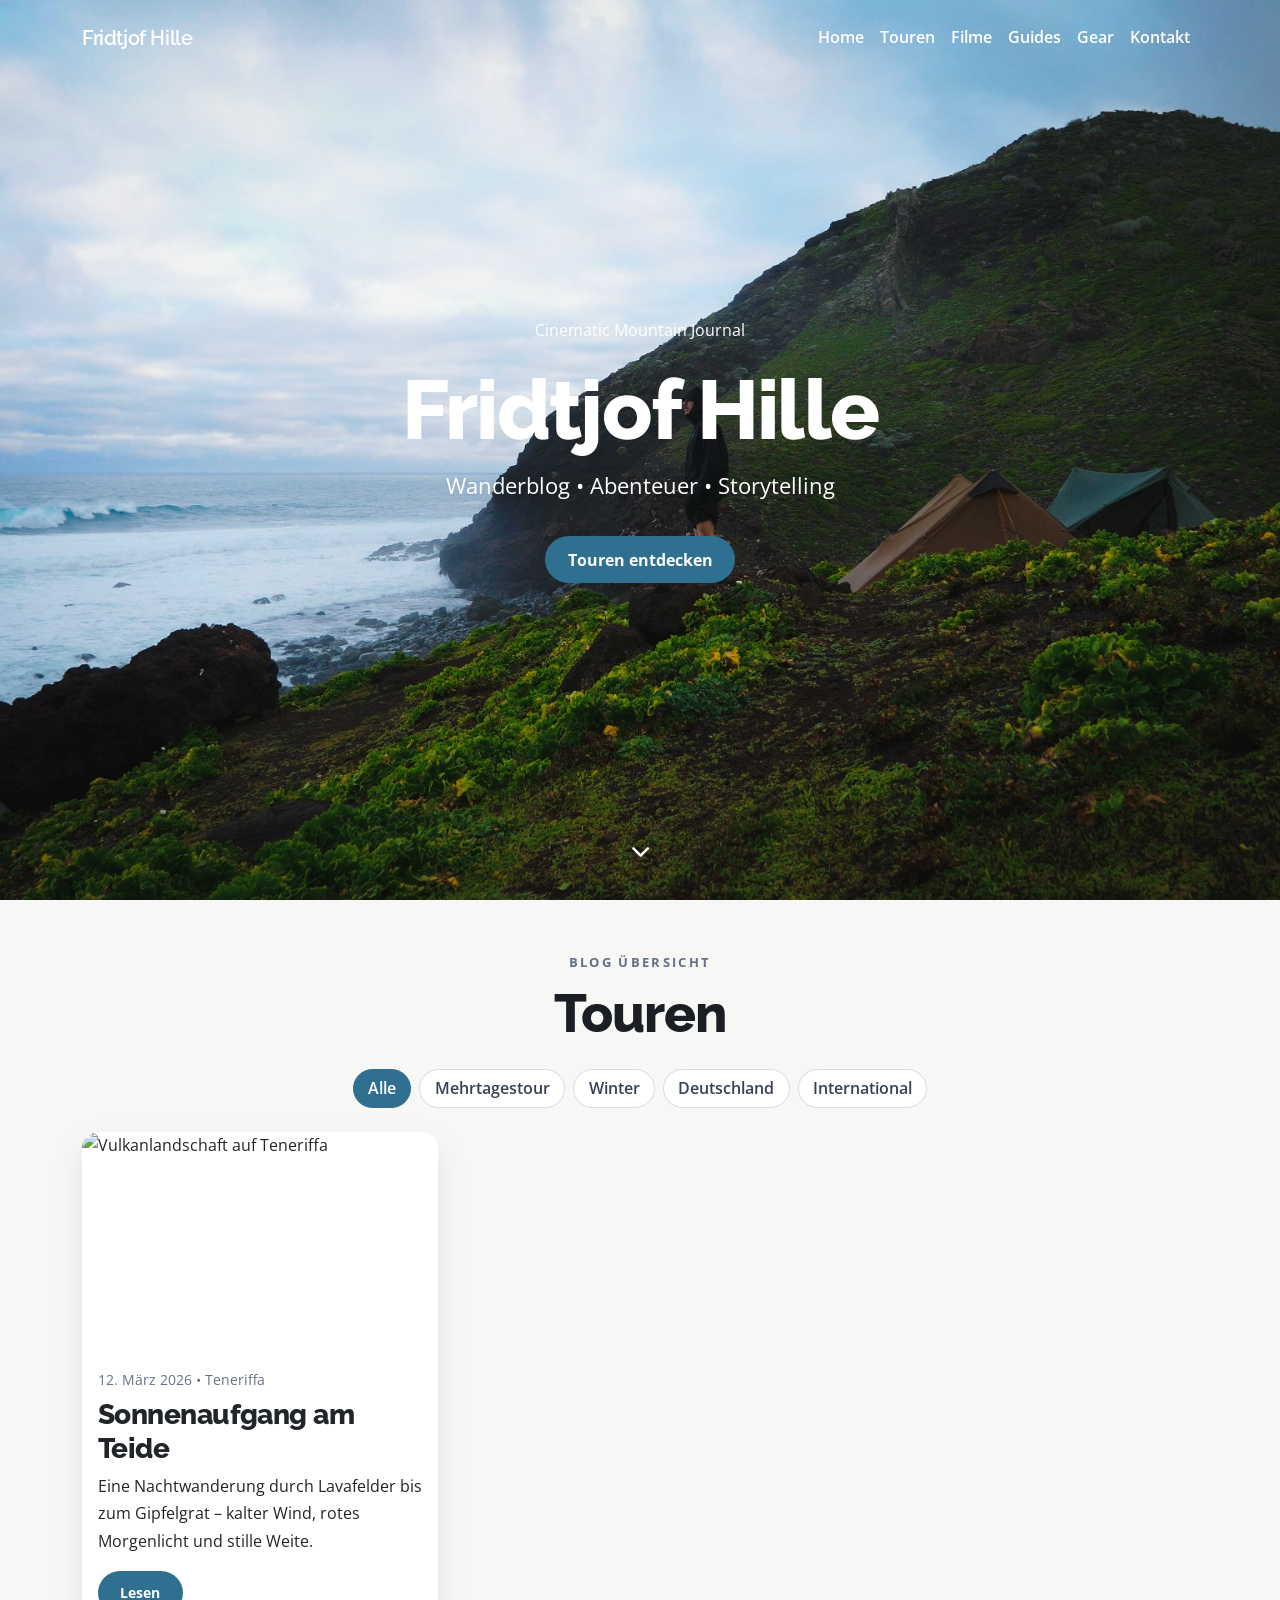
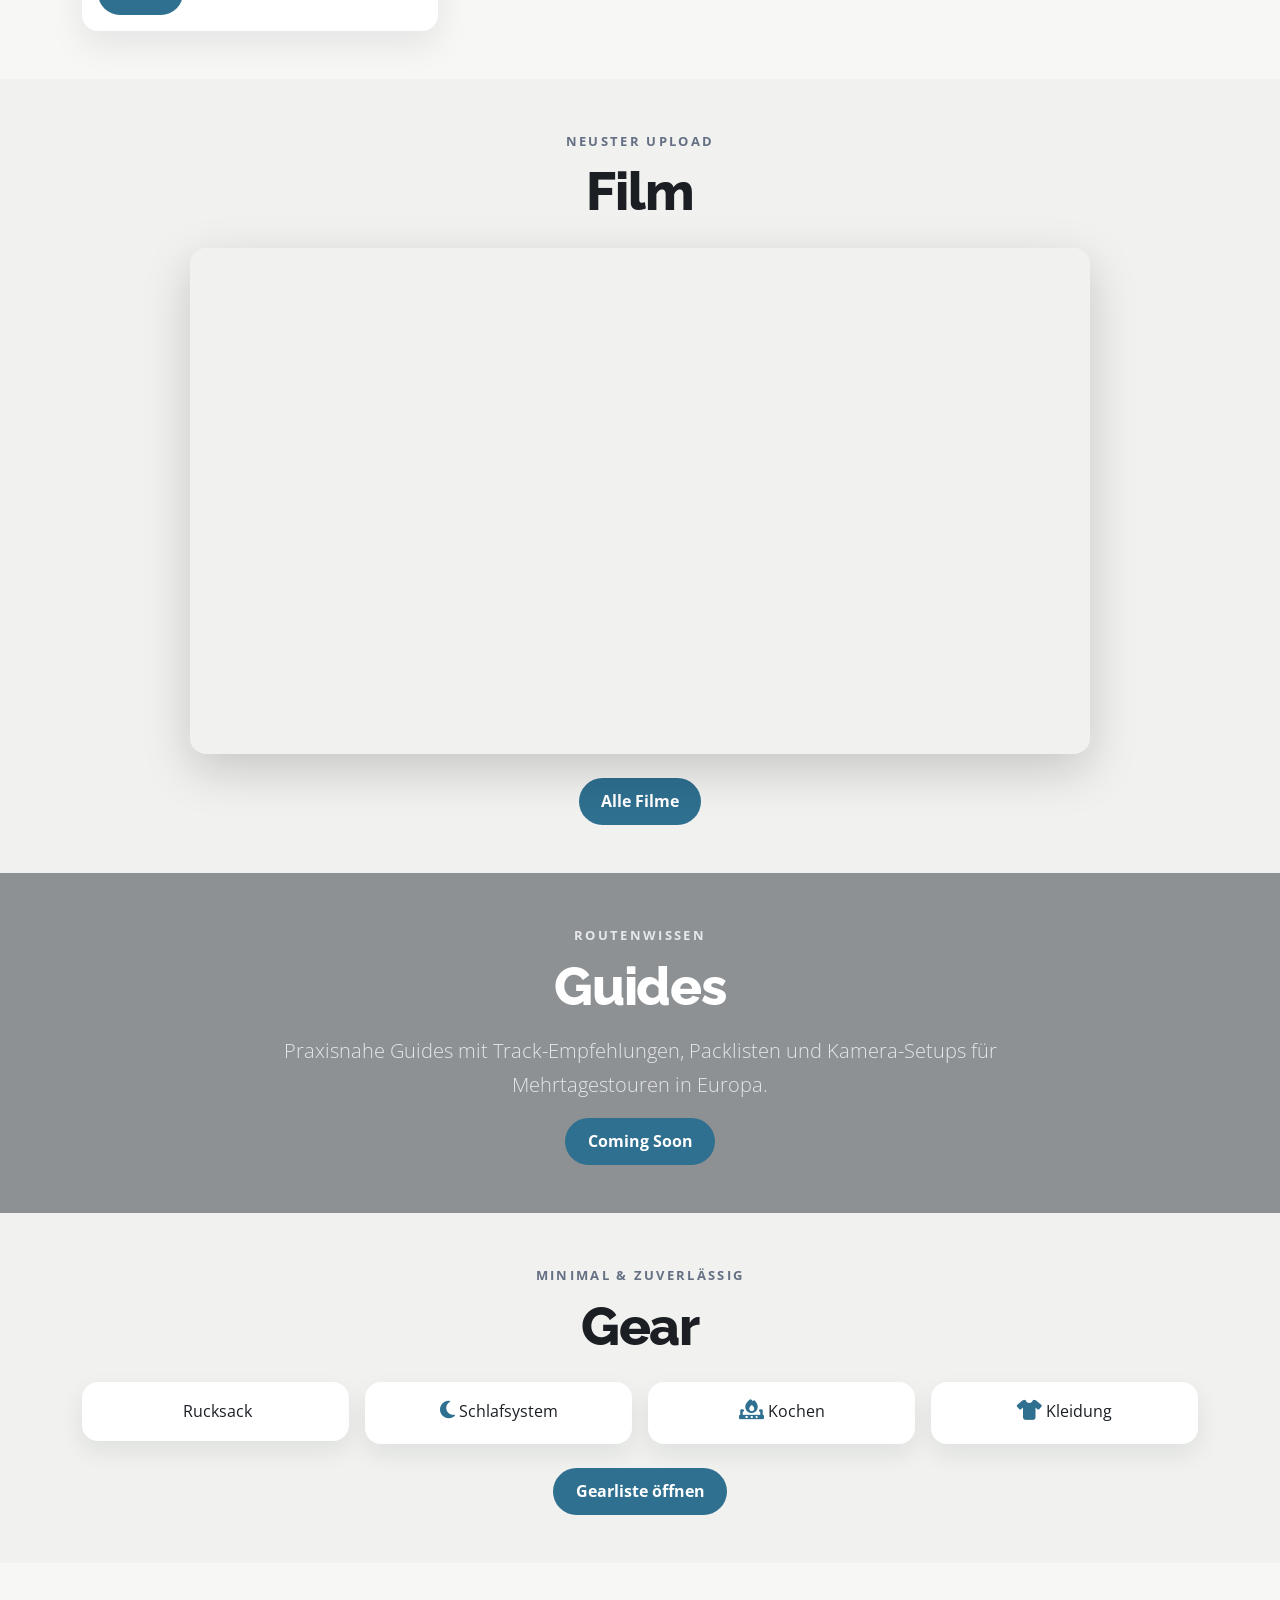
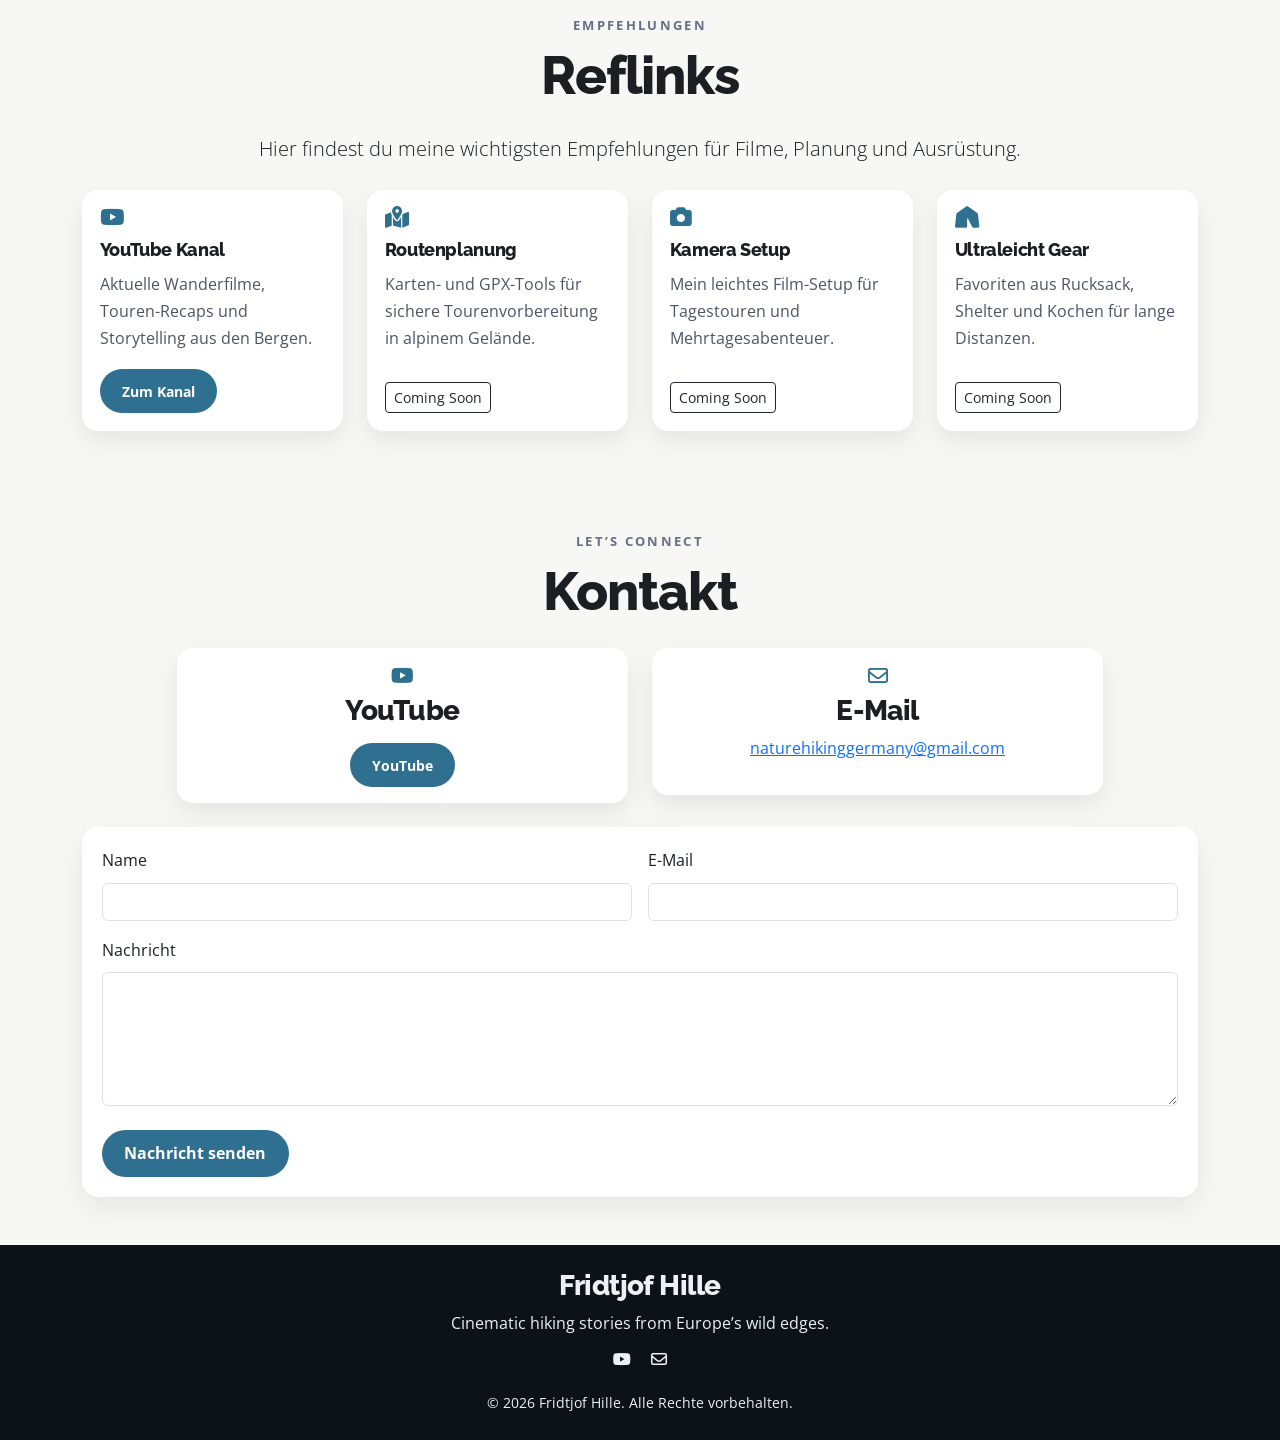
==== commit bfb16230: "Update index.html" ====
--- a/index.html
+++ b/index.html
@@ -162,7 +162,7 @@
           <h2>Guides</h2>
         </div>
         <p class="lead mx-auto guide-copy">Praxisnahe Guides mit Track-Empfehlungen, Packlisten und Kamera-Setups für Mehrtagestouren in Europa.</p>
-        <a href="https://example.com" class="btn btn-accent" target="_blank" rel="noopener">Guides ansehen</a>
+        <a href="https://example.com" class="btn btn-accent" target="_blank" rel="noopener">Coming Soon</a>
       </div>
     </section>
 
@@ -205,7 +205,7 @@
               <i class="fa-solid fa-map-location-dot"></i>
               <h3>Routenplanung</h3>
               <p>Karten- und GPX-Tools für sichere Tourenvorbereitung in alpinem Gelände.</p>
-              <a class="btn btn-outline-dark btn-sm" href="https://example.com" target="_blank" rel="noopener">Mehr</a>
+              <a class="btn btn-outline-dark btn-sm" href="https://example.com" target="_blank" rel="noopener">Coming Soon</a>
             </article>
           </div>
           <div class="col-md-6 col-lg-3">
@@ -213,7 +213,7 @@
               <i class="fa-solid fa-camera"></i>
               <h3>Kamera Setup</h3>
               <p>Mein leichtes Film-Setup für Tagestouren und Mehrtagesabenteuer.</p>
-              <a class="btn btn-outline-dark btn-sm" href="https://example.com" target="_blank" rel="noopener">Mehr</a>
+              <a class="btn btn-outline-dark btn-sm" href="https://example.com" target="_blank" rel="noopener">Coming Soon</a>
             </article>
           </div>
           <div class="col-md-6 col-lg-3">
@@ -221,7 +221,7 @@
               <i class="fa-solid fa-tent"></i>
               <h3>Ultraleicht Gear</h3>
               <p>Favoriten aus Rucksack, Shelter und Kochen für lange Distanzen.</p>
-              <a class="btn btn-outline-dark btn-sm" href="https://example.com" target="_blank" rel="noopener">Mehr</a>
+              <a class="btn btn-outline-dark btn-sm" href="https://example.com" target="_blank" rel="noopener">Coming Soon</a>
             </article>
           </div>
         </div>
--- a/assets/css/style.css
+++ b/assets/css/style.css
@@ -207,7 +207,7 @@
   position: relative;
   overflow: hidden;
   color: #fff;
-  background-image: url('https://images.unsplash.com/photo-1473448912268-2022ce9509d8?auto=format&fit=crop&w=1600&q=80');
+    background-image: url('../img/tenerife-3.jpg');
   background-size: cover;
   background-position: center;
 }
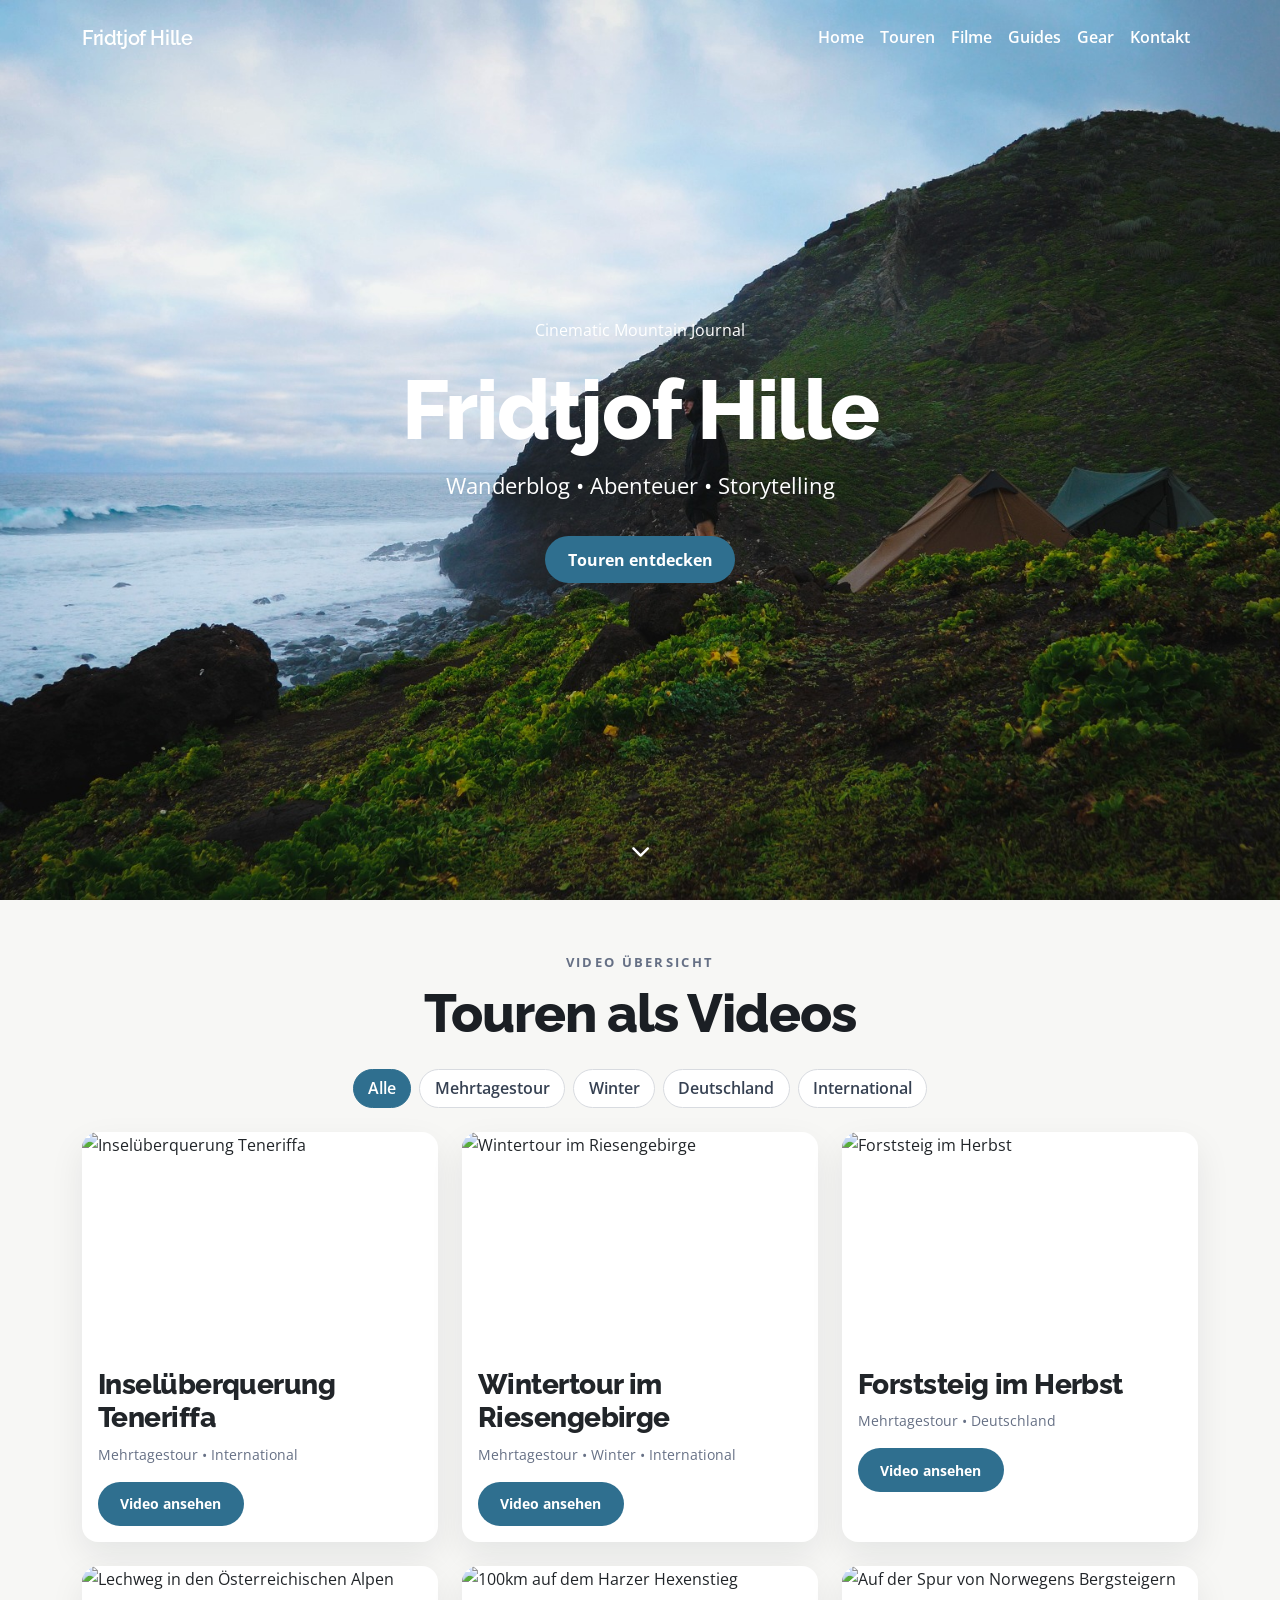
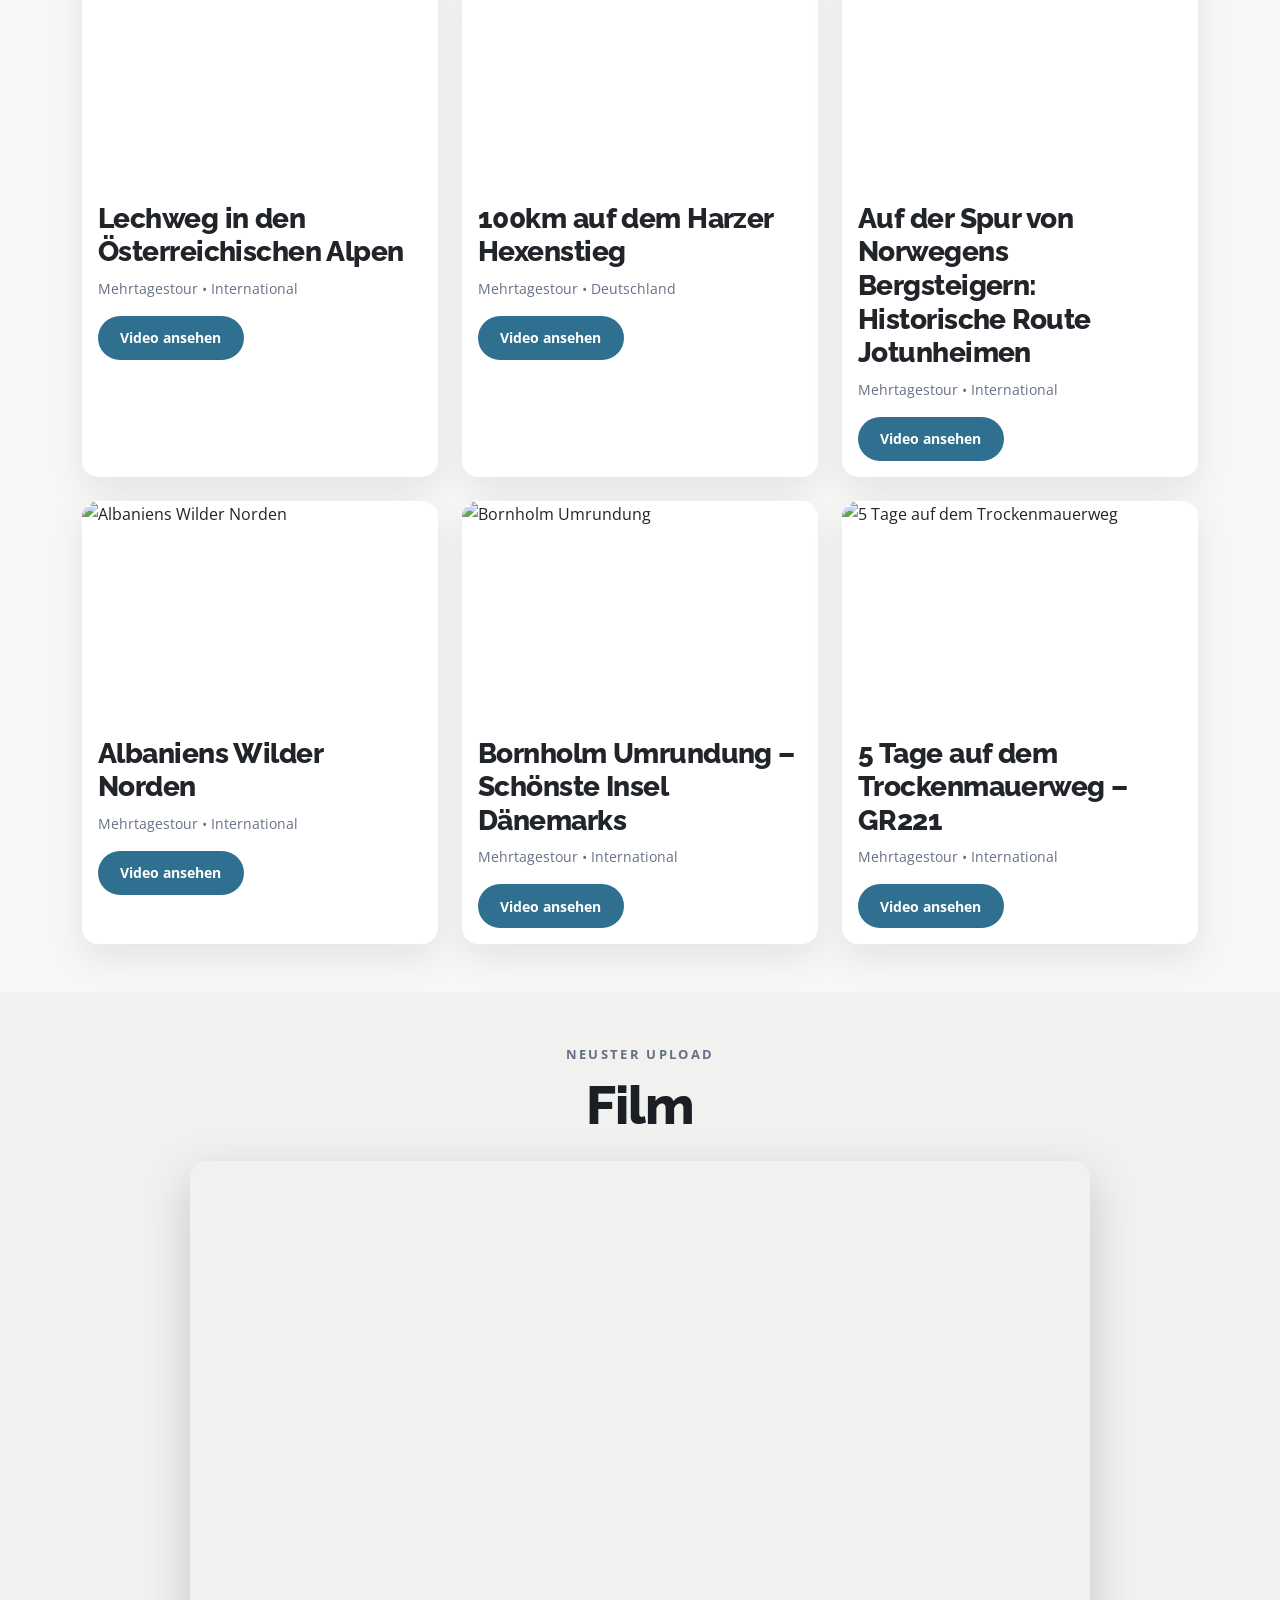
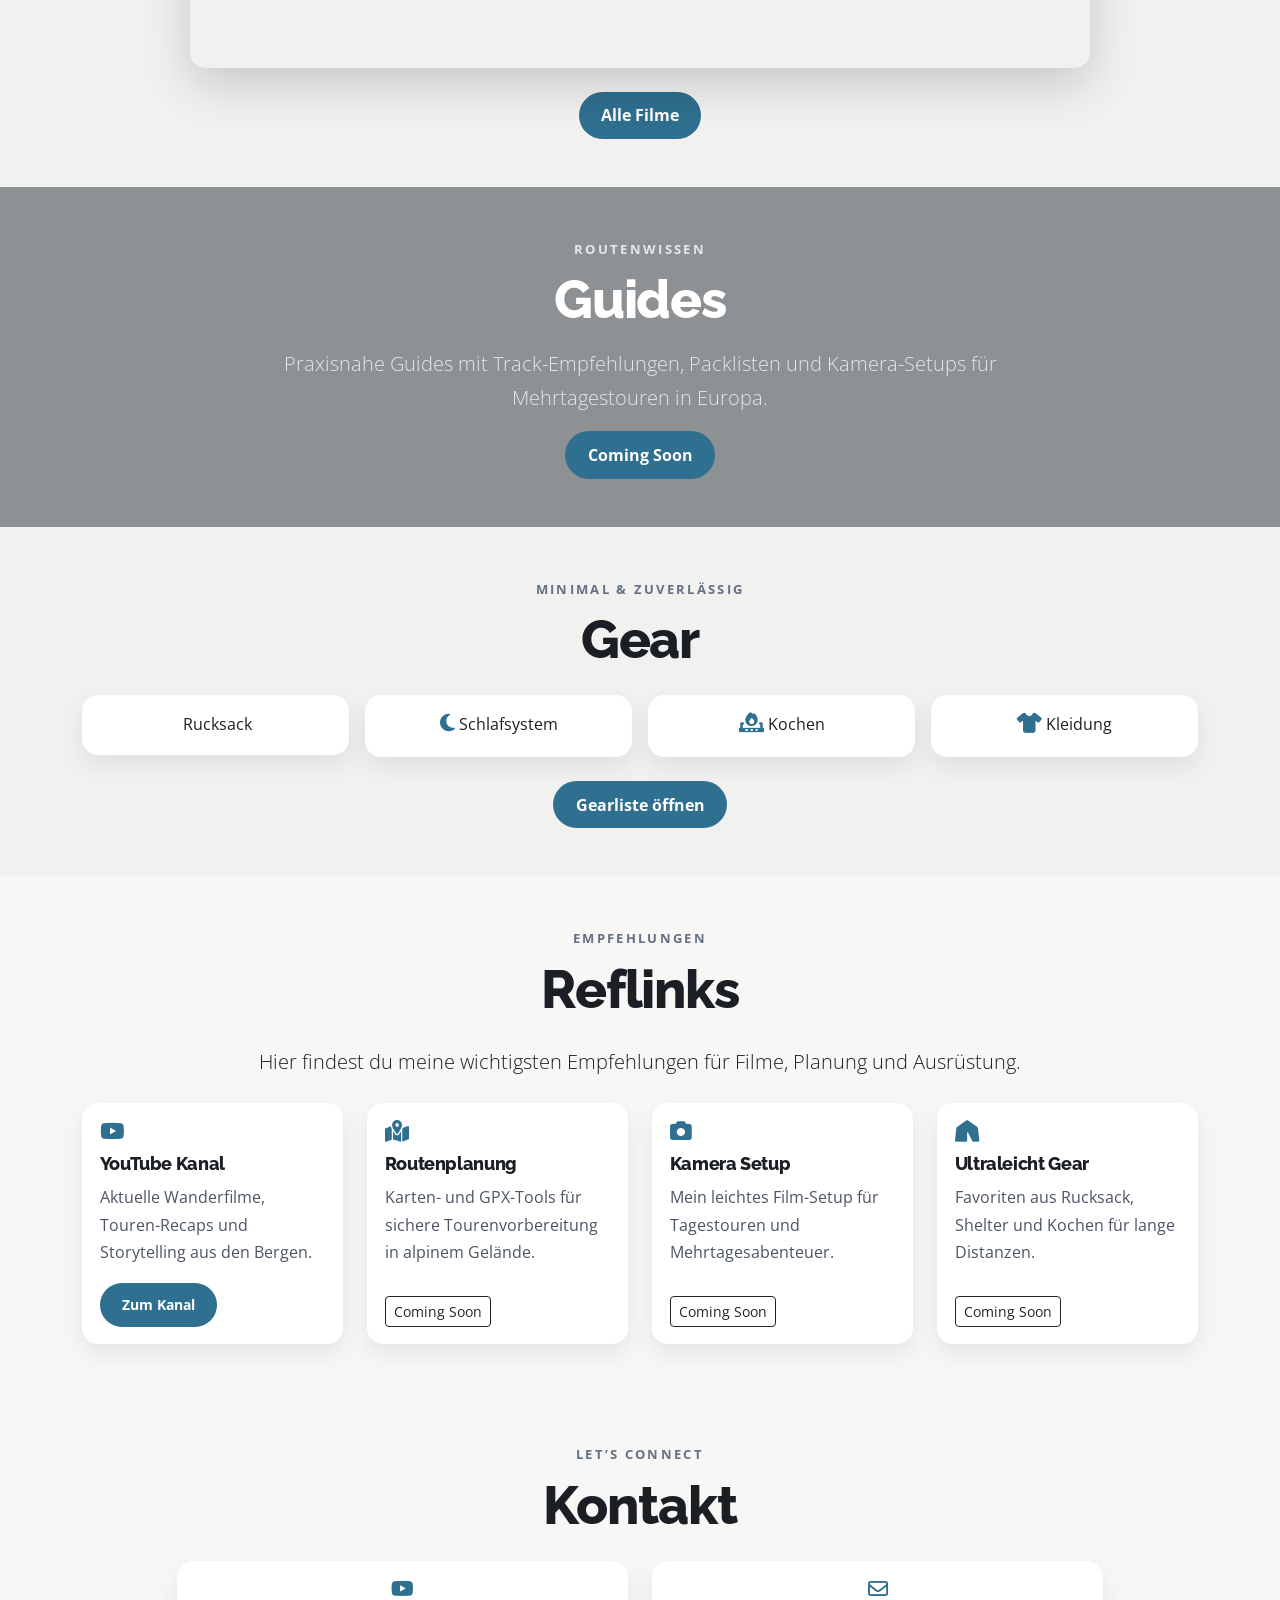
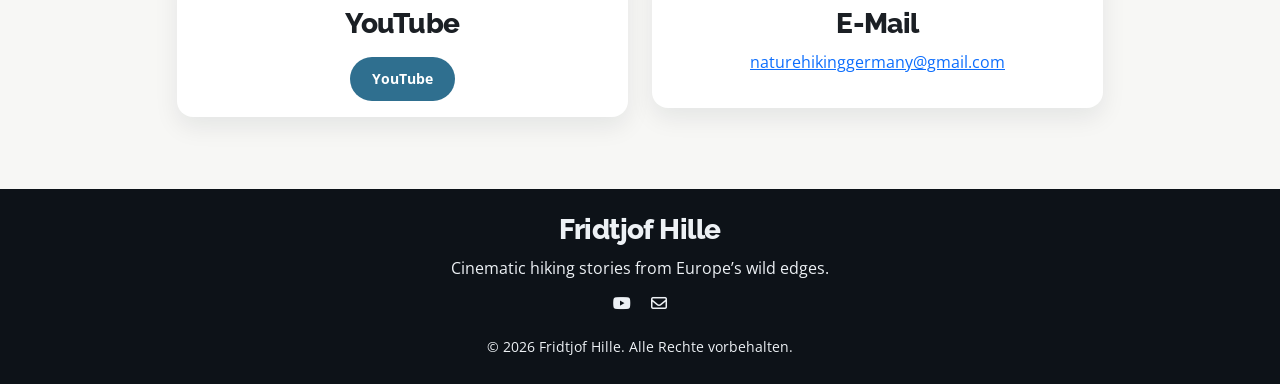
==== commit cda53280: "Ersetze Touren-Blogposts durch filterbare Videoübersicht" ====
--- a/index.html
+++ b/index.html
@@ -53,8 +53,8 @@
     <section id="touren" class="py-5 reveal">
       <div class="container">
         <div class="section-title text-center mb-4">
-          <span>Blog Übersicht</span>
-          <h2>Touren</h2>
+          <span>Video Übersicht</span>
+          <h2>Touren als Videos</h2>
         </div>
 
         <div class="tag-filters d-flex flex-wrap gap-2 justify-content-center mb-4" role="group" aria-label="Touren nach Tags filtern">
@@ -66,77 +66,104 @@
         </div>
 
         <div class="row g-4" id="tourGrid">
-          <div class="col-md-6 col-lg-4 tour-item reveal" data-tags="international mehrtagestour">
-            <article class="card tour-card h-100">
-              <img src="https://images.unsplash.com/photo-1504280390368-3971cc8fe5b9?auto=format&fit=crop&w=1200&q=80" class="card-img-top" alt="Vulkanlandschaft auf Teneriffa" loading="lazy" />
-              <div class="card-body">
-                <p class="meta">12. März 2026 • Teneriffa</p>
-                <h3 class="card-title">Sonnenaufgang am Teide</h3>
-                <p class="card-text">Eine Nachtwanderung durch Lavafelder bis zum Gipfelgrat – kalter Wind, rotes Morgenlicht und stille Weite.</p>
-                <a class="btn btn-accent btn-sm" href="post.html">Lesen</a>
-              </div>
-            </article>
-          </div>
-
-          <!-- <div class="col-md-6 col-lg-4 tour-item reveal" data-tags="insel mehrtagestour berge">
-            <article class="card tour-card h-100">
-              <img src="https://images.unsplash.com/photo-1511497584788-876760111969?auto=format&fit=crop&w=1200&q=80" class="card-img-top" alt="Steilküste auf Madeira" loading="lazy" />
-              <div class="card-body">
-                <p class="meta">03. Februar 2026 • Madeira</p>
-                <h3 class="card-title">Quer über Madeira in 5 Tagen</h3>
-                <p class="card-text">Von Nebelwald zu schroffen Küstenpfaden: Eine kompakte Mehrtagestour mit vielen Wetterwechseln.</p>
-                <a class="btn btn-accent btn-sm" href="post.html">Lesen</a>
-              </div>
-            </article>
-          </div> -->
-
-          <!-- <div class="col-md-6 col-lg-4 tour-item reveal" data-tags="berge mehrtagestour winter">
-            <article class="card tour-card h-100">
-              <img src="https://images.unsplash.com/photo-1464822759844-d150baec0134?auto=format&fit=crop&w=1200&q=80" class="card-img-top" alt="Verschneite Dolomiten" loading="lazy" />
-              <div class="card-body">
-                <p class="meta">17. Januar 2026 • Dolomiten</p>
-                <h3 class="card-title">Winterbiwak unter den Drei Zinnen</h3>
-                <p class="card-text">Klarer Himmel, minus zehn Grad und knirschender Schnee – eine ruhige Tour fernab der Hauptwege.</p>
-                <a class="btn btn-accent btn-sm" href="post.html">Lesen</a>
-              </div>
-            </article>
-          </div> -->
-
-          <!-- <div class="col-md-6 col-lg-4 tour-item reveal" data-tags="berge mehrtagestour">
-            <article class="card tour-card h-100">
-              <img src="https://images.unsplash.com/photo-1472396961693-142e6e269027?auto=format&fit=crop&w=1200&q=80" class="card-img-top" alt="Alpiner Pfad im Abendlicht" loading="lazy" />
-              <div class="card-body">
-                <p class="meta">25. September 2025 • Berchtesgaden</p>
-                <h3 class="card-title">Steinernes Meer Traverse</h3>
-                <p class="card-text">Drei Tage über Karsthochflächen mit dramatischen Wolken, alpinen Hütten und überraschend wenig Menschen.</p>
-                <a class="btn btn-accent btn-sm" href="post.html">Lesen</a>
-              </div>
-            </article>
-          </div> -->
-
-          <!-- <div class="col-md-6 col-lg-4 tour-item reveal" data-tags="insel winter">
-            <article class="card tour-card h-100">
-              <img src="https://images.unsplash.com/photo-1454496522488-7a8e488e8606?auto=format&fit=crop&w=1200&q=80" class="card-img-top" alt="Nebeliger Gipfelpfad" loading="lazy" />
-              <div class="card-body">
-                <p class="meta">08. Dezember 2025 • La Palma</p>
-                <h3 class="card-title">Kammweg im Passatnebel</h3>
-                <p class="card-text">Eine minimalistische Tagestour mit schnellen Lichtwechseln entlang des Vulkanrückens im Norden.</p>
-                <a class="btn btn-accent btn-sm" href="post.html">Lesen</a>
-              </div>
-            </article>
-          </div> -->
-
-          <!-- <div class="col-md-6 col-lg-4 tour-item reveal" data-tags="berge">
-            <article class="card tour-card h-100">
-              <img src="https://images.unsplash.com/photo-1464823063530-08f10ed1a2dd?auto=format&fit=crop&w=1200&q=80" class="card-img-top" alt="Bergkette bei Sonnenaufgang" loading="lazy" />
-              <div class="card-body">
-                <p class="meta">11. August 2025 • Allgäu</p>
-                <h3 class="card-title">Goldene Stunde am Heilbronner Weg</h3>
-                <p class="card-text">Technische Grate, warme Farben und ein langes Abendfenster für Foto- und Filmsequenzen auf dem Höhenweg.</p>
-                <a class="btn btn-accent btn-sm" href="post.html">Lesen</a>
-              </div>
-            </article>
-          </div> -->
+          <div class="col-md-6 col-lg-4 tour-item reveal" data-tags="mehrtagestour international">
+            <article class="card tour-card h-100">
+              <img src="https://img.youtube.com/vi/Fp0ywPpCUm0/hqdefault.jpg" class="card-img-top" alt="Inselüberquerung Teneriffa" loading="lazy" />
+              <div class="card-body">
+                <h3 class="card-title">Inselüberquerung Teneriffa</h3>
+                <p class="video-tags">Mehrtagestour • International</p>
+                <a class="btn btn-accent btn-sm" href="https://youtu.be/Fp0ywPpCUm0?si=uRSGY_Gv0EZV66DZ" target="_blank" rel="noopener">Video ansehen</a>
+              </div>
+            </article>
+          </div>
+
+          <div class="col-md-6 col-lg-4 tour-item reveal" data-tags="mehrtagestour winter international">
+            <article class="card tour-card h-100">
+              <img src="https://img.youtube.com/vi/mfSTArDS_q4/hqdefault.jpg" class="card-img-top" alt="Wintertour im Riesengebirge" loading="lazy" />
+              <div class="card-body">
+                <h3 class="card-title">Wintertour im Riesengebirge</h3>
+                <p class="video-tags">Mehrtagestour • Winter • International</p>
+                <a class="btn btn-accent btn-sm" href="https://youtu.be/mfSTArDS_q4?si=4FDWFGEV0j2yRnab" target="_blank" rel="noopener">Video ansehen</a>
+              </div>
+            </article>
+          </div>
+
+          <div class="col-md-6 col-lg-4 tour-item reveal" data-tags="mehrtagestour deutschland">
+            <article class="card tour-card h-100">
+              <img src="https://img.youtube.com/vi/LvEzq8lLfDk/hqdefault.jpg" class="card-img-top" alt="Forststeig im Herbst" loading="lazy" />
+              <div class="card-body">
+                <h3 class="card-title">Forststeig im Herbst</h3>
+                <p class="video-tags">Mehrtagestour • Deutschland</p>
+                <a class="btn btn-accent btn-sm" href="https://youtu.be/LvEzq8lLfDk?si=JKtDlbq2ITvmCSBA" target="_blank" rel="noopener">Video ansehen</a>
+              </div>
+            </article>
+          </div>
+
+          <div class="col-md-6 col-lg-4 tour-item reveal" data-tags="mehrtagestour international">
+            <article class="card tour-card h-100">
+              <img src="https://img.youtube.com/vi/4FGM0fPUIKo/hqdefault.jpg" class="card-img-top" alt="Lechweg in den Österreichischen Alpen" loading="lazy" />
+              <div class="card-body">
+                <h3 class="card-title">Lechweg in den Österreichischen Alpen</h3>
+                <p class="video-tags">Mehrtagestour • International</p>
+                <a class="btn btn-accent btn-sm" href="https://youtu.be/4FGM0fPUIKo?si=aC2hzuNT-nmEyyvc" target="_blank" rel="noopener">Video ansehen</a>
+              </div>
+            </article>
+          </div>
+
+          <div class="col-md-6 col-lg-4 tour-item reveal" data-tags="mehrtagestour deutschland">
+            <article class="card tour-card h-100">
+              <img src="https://img.youtube.com/vi/7OfQmLYYBmg/hqdefault.jpg" class="card-img-top" alt="100km auf dem Harzer Hexenstieg" loading="lazy" />
+              <div class="card-body">
+                <h3 class="card-title">100km auf dem Harzer Hexenstieg</h3>
+                <p class="video-tags">Mehrtagestour • Deutschland</p>
+                <a class="btn btn-accent btn-sm" href="https://youtu.be/7OfQmLYYBmg?si=WPUtMnMHpqYlDBDo" target="_blank" rel="noopener">Video ansehen</a>
+              </div>
+            </article>
+          </div>
+
+          <div class="col-md-6 col-lg-4 tour-item reveal" data-tags="mehrtagestour international">
+            <article class="card tour-card h-100">
+              <img src="https://img.youtube.com/vi/QSaCC_c4Tho/hqdefault.jpg" class="card-img-top" alt="Auf der Spur von Norwegens Bergsteigern" loading="lazy" />
+              <div class="card-body">
+                <h3 class="card-title">Auf der Spur von Norwegens Bergsteigern: Historische Route Jotunheimen</h3>
+                <p class="video-tags">Mehrtagestour • International</p>
+                <a class="btn btn-accent btn-sm" href="https://youtu.be/QSaCC_c4Tho?si=jMzMfrFLiQP4Dkad" target="_blank" rel="noopener">Video ansehen</a>
+              </div>
+            </article>
+          </div>
+
+          <div class="col-md-6 col-lg-4 tour-item reveal" data-tags="mehrtagestour international">
+            <article class="card tour-card h-100">
+              <img src="https://img.youtube.com/vi/obZBoaH0Nsc/hqdefault.jpg" class="card-img-top" alt="Albaniens Wilder Norden" loading="lazy" />
+              <div class="card-body">
+                <h3 class="card-title">Albaniens Wilder Norden</h3>
+                <p class="video-tags">Mehrtagestour • International</p>
+                <a class="btn btn-accent btn-sm" href="https://youtu.be/obZBoaH0Nsc?si=w7ZzJ_Hss4oEs0J8" target="_blank" rel="noopener">Video ansehen</a>
+              </div>
+            </article>
+          </div>
+
+          <div class="col-md-6 col-lg-4 tour-item reveal" data-tags="mehrtagestour international">
+            <article class="card tour-card h-100">
+              <img src="https://img.youtube.com/vi/F5usxmrmIXM/hqdefault.jpg" class="card-img-top" alt="Bornholm Umrundung" loading="lazy" />
+              <div class="card-body">
+                <h3 class="card-title">Bornholm Umrundung – Schönste Insel Dänemarks</h3>
+                <p class="video-tags">Mehrtagestour • International</p>
+                <a class="btn btn-accent btn-sm" href="https://youtu.be/F5usxmrmIXM?si=bi49M9wPrrgN8qNz" target="_blank" rel="noopener">Video ansehen</a>
+              </div>
+            </article>
+          </div>
+
+          <div class="col-md-6 col-lg-4 tour-item reveal" data-tags="mehrtagestour international">
+            <article class="card tour-card h-100">
+              <img src="https://img.youtube.com/vi/eH3tTgXjhQE/hqdefault.jpg" class="card-img-top" alt="5 Tage auf dem Trockenmauerweg" loading="lazy" />
+              <div class="card-body">
+                <h3 class="card-title">5 Tage auf dem Trockenmauerweg – GR221</h3>
+                <p class="video-tags">Mehrtagestour • International</p>
+                <a class="btn btn-accent btn-sm" href="https://youtu.be/eH3tTgXjhQE?si=ABhAjATPR9l-gnw2" target="_blank" rel="noopener">Video ansehen</a>
+              </div>
+            </article>
+          </div>
         </div>
       </div>
     </section>
@@ -238,30 +265,6 @@
           <div class="col-md-5"><div class="info-box"><i class="fa-brands fa-youtube"></i><h3>YouTube</h3><a class="btn btn-accent btn-sm mt-2" href="https://www.youtube.com/@fridtjofff" target="_blank" rel="noopener" aria-label="YouTube Kanal öffnen">YouTube</a></div></div>
           <div class="col-md-5"><div class="info-box"><i class="fa-regular fa-envelope"></i><h3>E-Mail</h3><p><a href="mailto:naturehikinggermany@gmail.com">naturehikinggermany@gmail.com</a></p></div></div>
         </div>
-
-        <form id="contactForm" class="contact-form" novalidate>
-          <div class="row g-3">
-            <div class="col-md-6">
-              <label for="name" class="form-label">Name</label>
-              <input type="text" class="form-control" id="name" name="name" required aria-label="Name" />
-              <div class="invalid-feedback">Bitte gib deinen Namen an.</div>
-            </div>
-            <div class="col-md-6">
-              <label for="email" class="form-label">E-Mail</label>
-              <input type="email" class="form-control" id="email" name="email" required aria-label="E-Mail" />
-              <div class="invalid-feedback">Bitte gib eine gültige E-Mail ein.</div>
-            </div>
-            <div class="col-12">
-              <label for="message" class="form-label">Nachricht</label>
-              <textarea class="form-control" id="message" name="message" rows="5" required aria-label="Nachricht"></textarea>
-              <div class="invalid-feedback">Bitte gib eine Nachricht ein.</div>
-            </div>
-          </div>
-          <div class="d-flex align-items-center gap-3 mt-4">
-            <button type="submit" class="btn btn-accent">Nachricht senden</button>
-            <p id="formStatus" class="form-status mb-0" aria-live="polite"></p>
-          </div>
-        </form>
       </div>
     </section>
   </main>
--- a/assets/css/style.css
+++ b/assets/css/style.css
@@ -188,6 +188,12 @@
   margin-bottom: .45rem;
 }
 
+.tour-card .video-tags {
+  color: var(--muted);
+  font-size: .9rem;
+  margin: 0 0 .9rem;
+}
+
 .section-muted {
   background: #f1f2ef;
 }
@@ -243,18 +249,6 @@
   font-size: 1.25rem;
   margin-bottom: .5rem;
   color: var(--accent);
-}
-
-.contact-form {
-  background: #fff;
-  border-radius: var(--radius);
-  padding: 1.25rem;
-  box-shadow: 0 12px 28px rgba(17, 24, 39, 0.07);
-}
-
-.form-status {
-  font-size: .95rem;
-  color: #146c43;
 }
 
 footer {
@@ -376,4 +370,4 @@
 .gear-sub-link:focus {
   color: var(--accent-hover);
   text-decoration: underline;
-}+}
